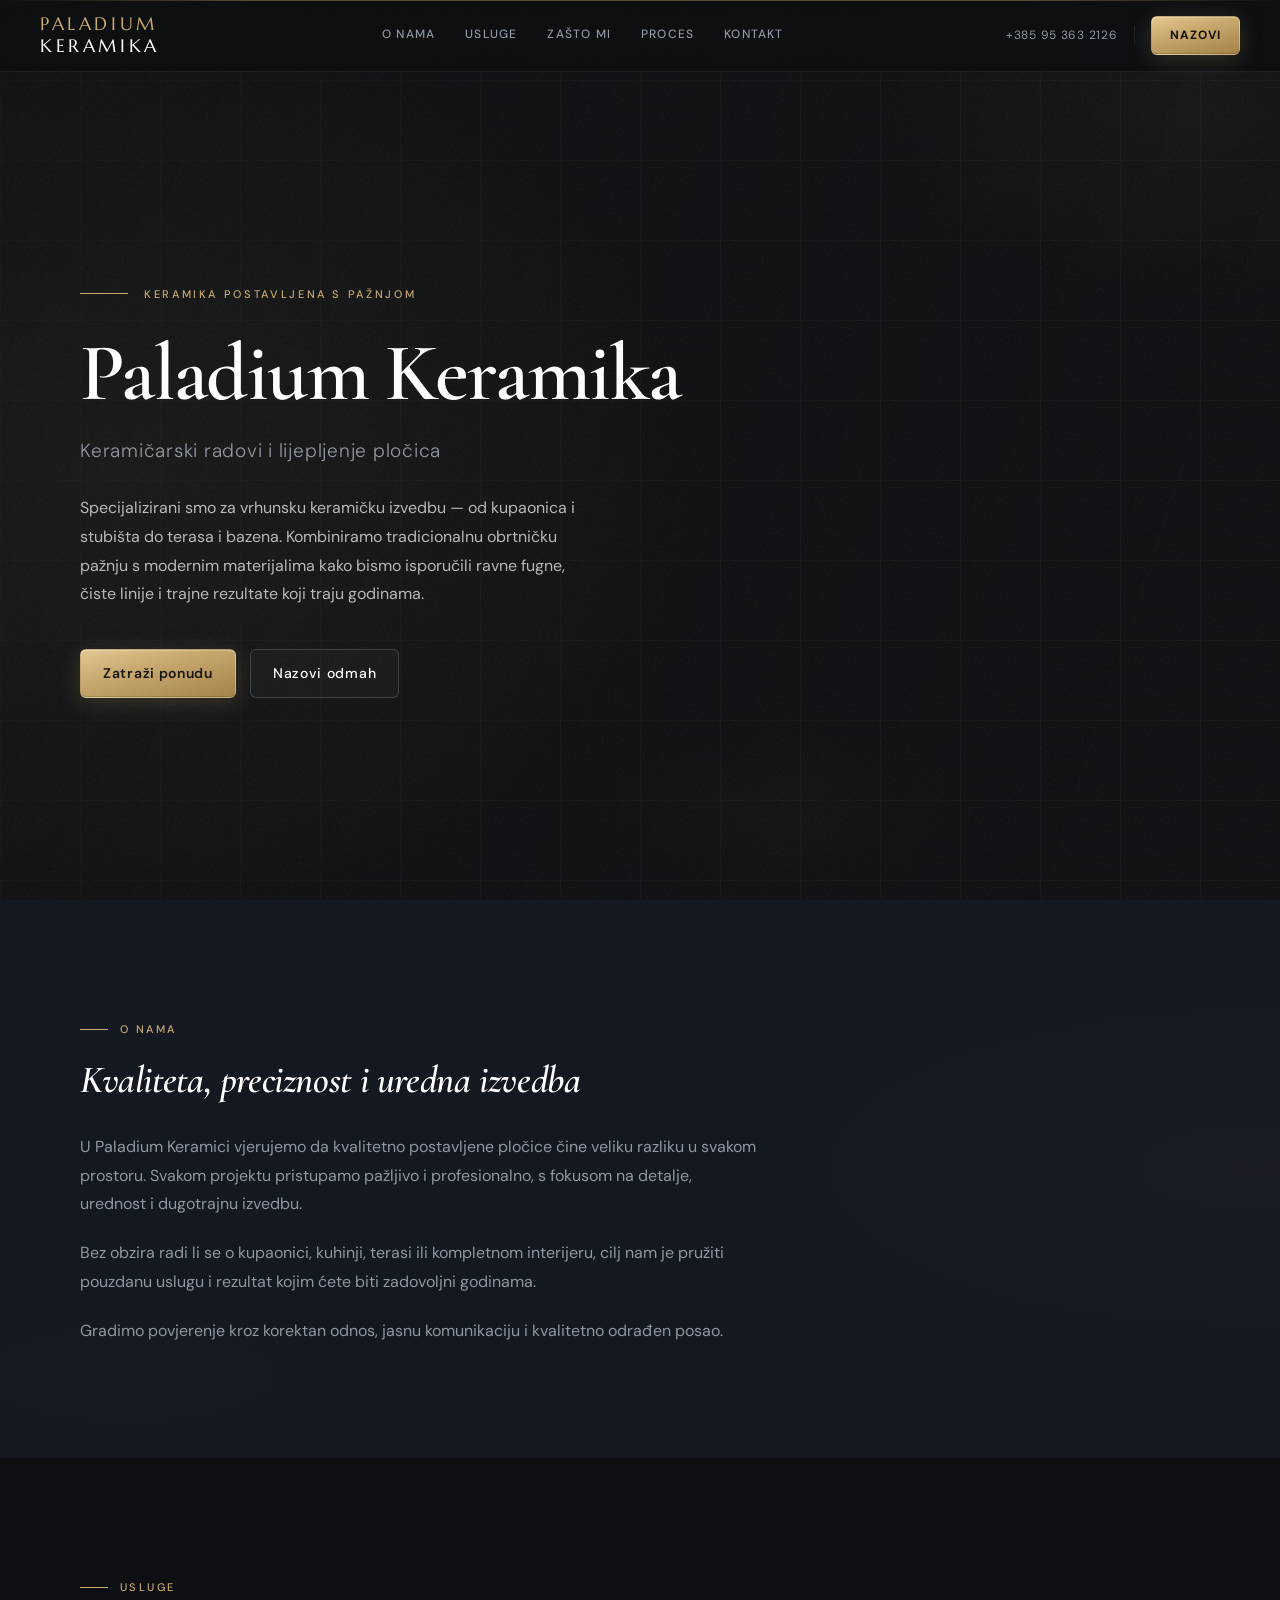
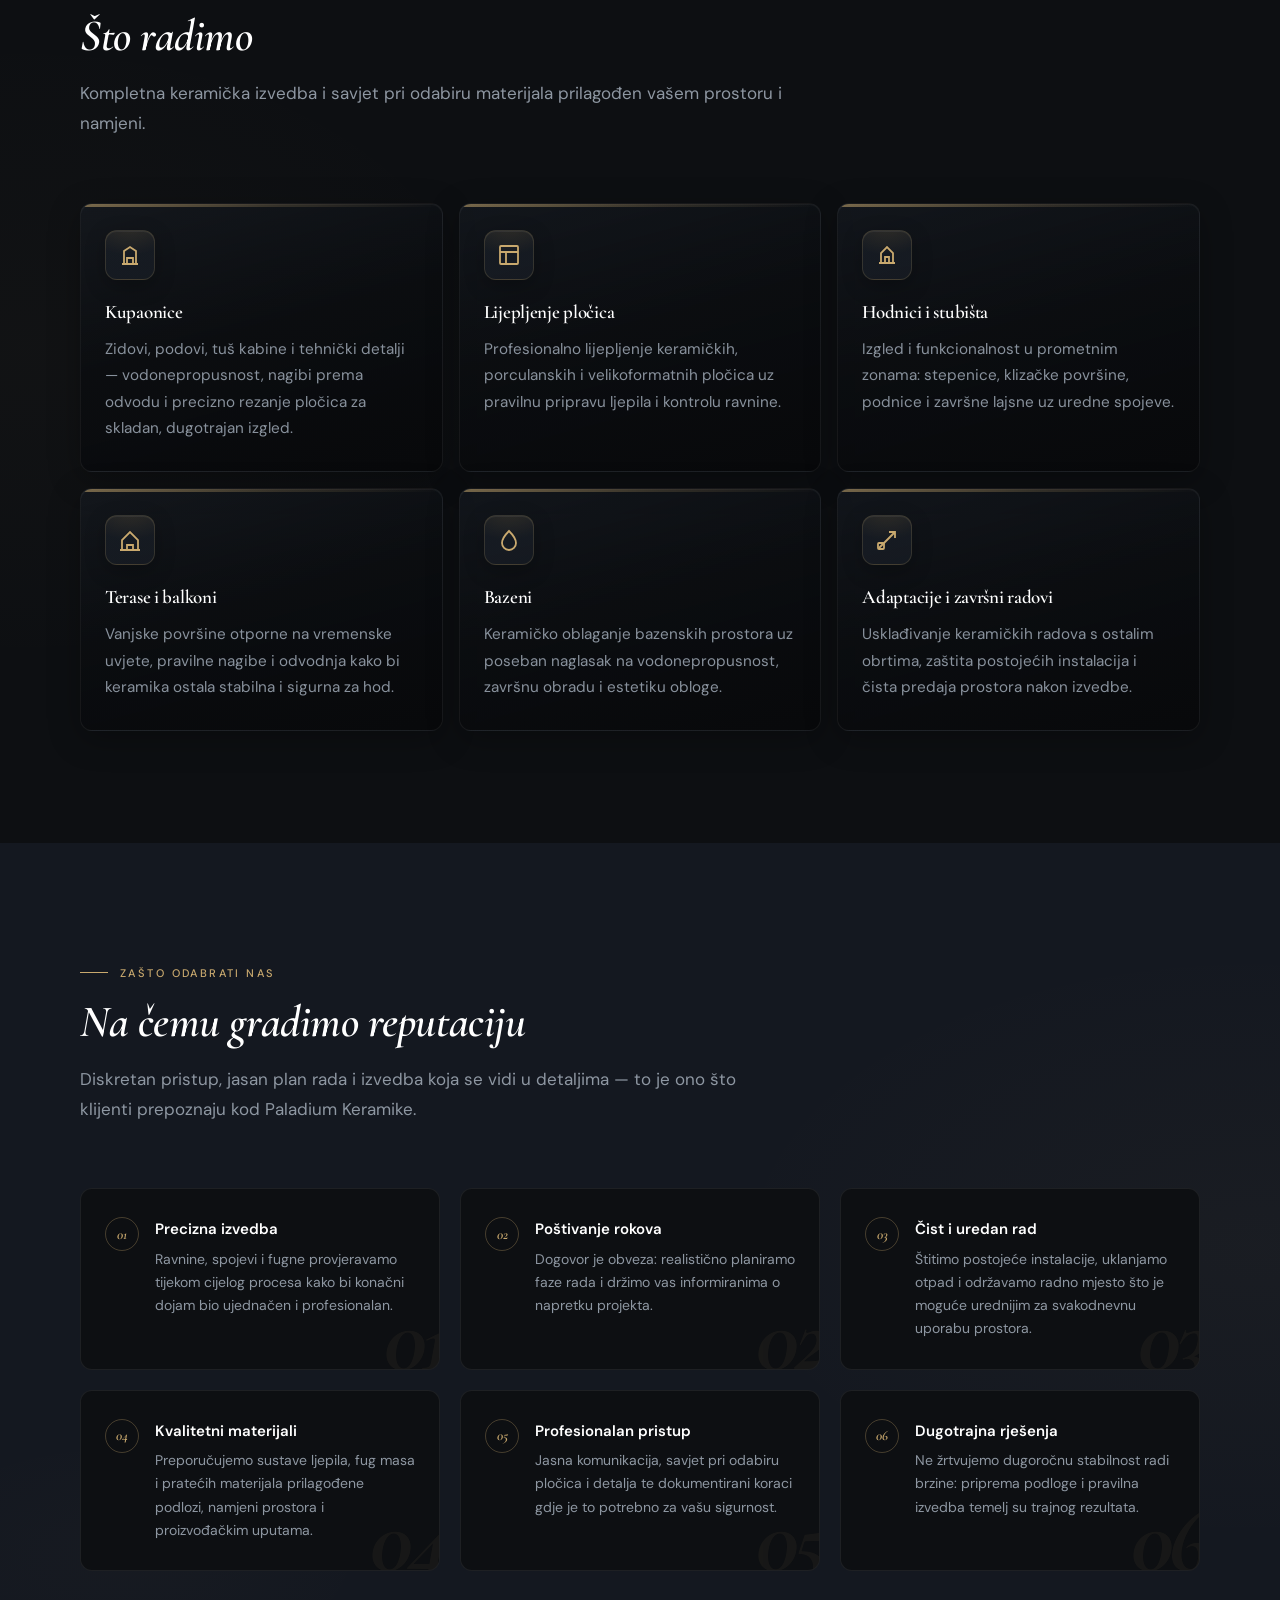
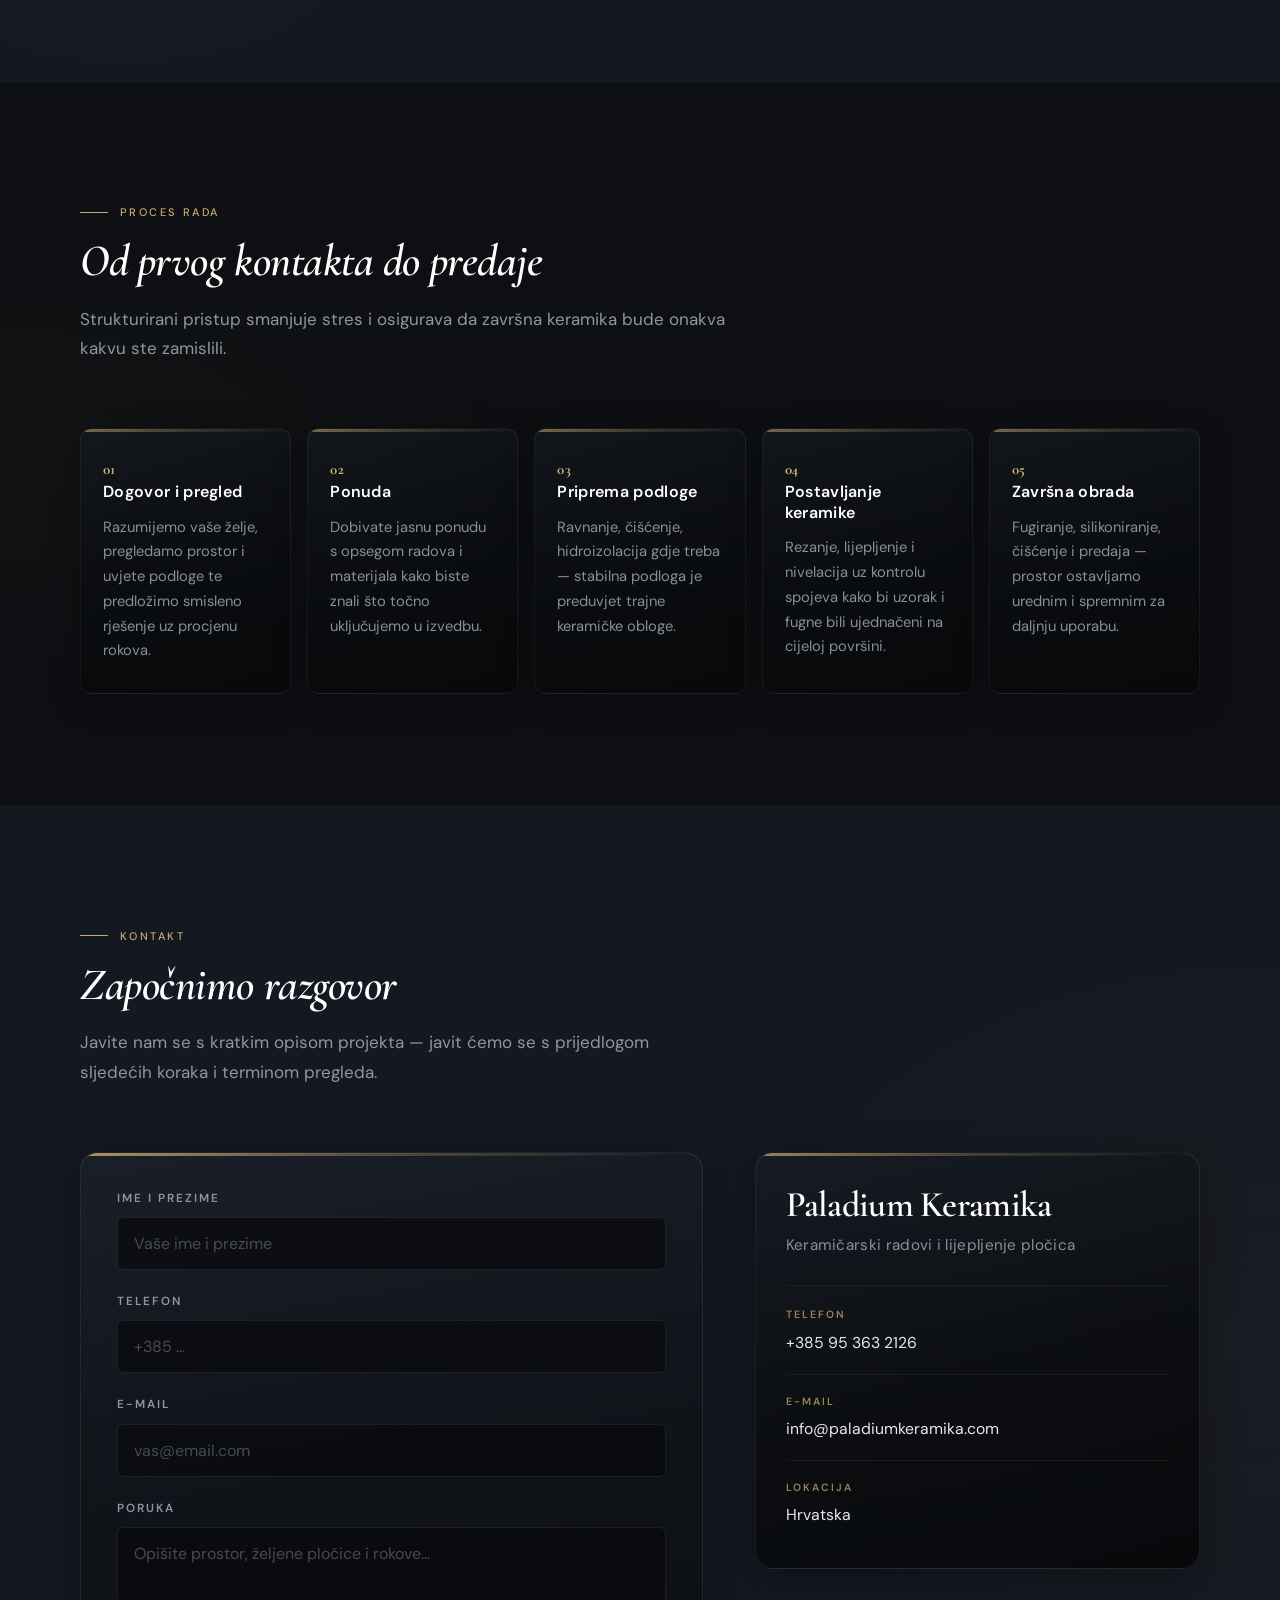
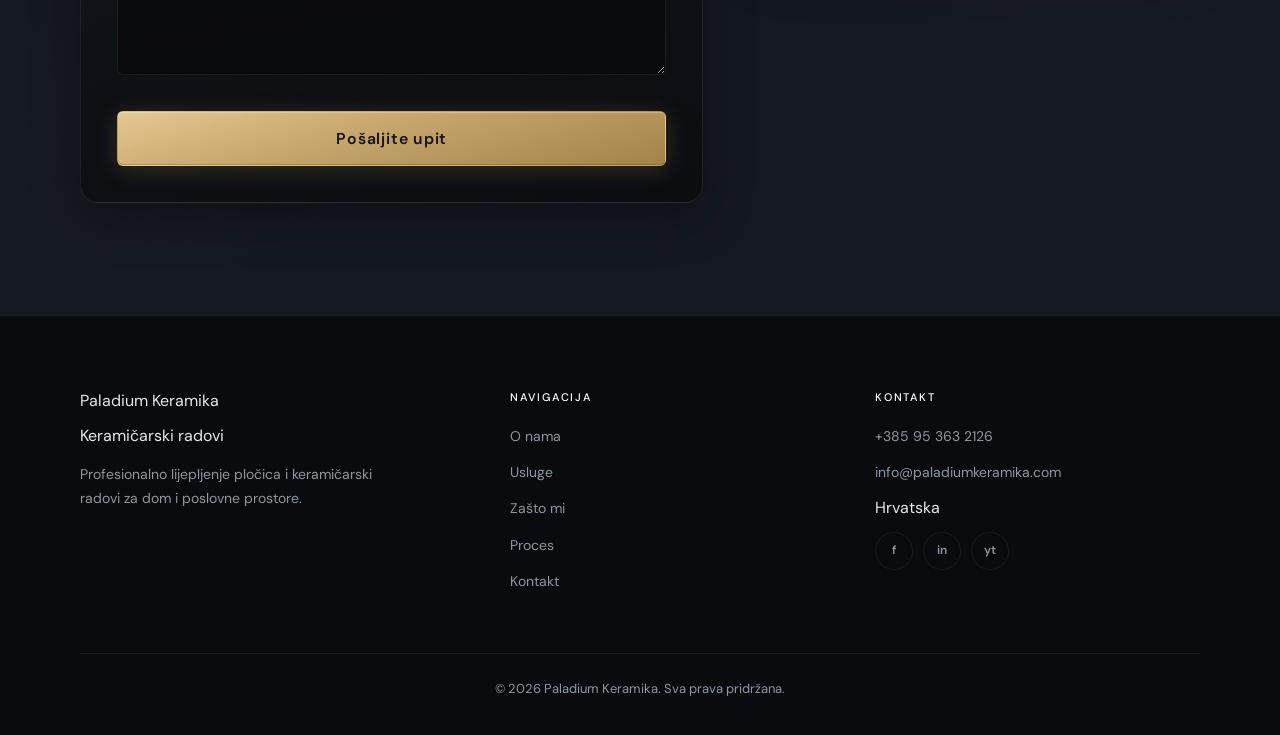
==== index.html @ 377a4441 "Refactor O nama, navbar, galerija i pozadine Maknut lazni stats blok, logo ikona iz navbara i galeri" ====
<!DOCTYPE html>
<html lang="hr">
  <head>
    <meta charset="UTF-8" />
    <meta name="viewport" content="width=device-width, initial-scale=1" />
    <title>Paladium Keramika | Keramičarski radovi i lijepljenje pločica</title>
    <meta
      name="description"
      content="Paladium Keramika pruža profesionalne keramičarske radove, lijepljenje pločica, izradu kupaonica, bazena, hodnika i stubišta. Keramika postavljena s pažnjom."
    />
    <meta name="theme-color" content="#0f1114" />
    <link rel="preconnect" href="https://fonts.googleapis.com" />
    <link rel="preconnect" href="https://fonts.gstatic.com" crossorigin />
    <link
      href="https://fonts.googleapis.com/css2?family=Cormorant+Garamond:ital,wght@0,400;0,600;0,700;1,400;1,600;1,700&family=DM+Sans:wght@300;400;500;600;700&family=Marcellus&display=swap"
      rel="stylesheet"
    />
    <link rel="stylesheet" href="paladium/styles.css" />
  </head>
  <body>
    <a class="skip-link" href="#main">Preskoči na sadržaj</a>

    <header class="site-header" role="banner">
      <div class="header-inner">
        <a class="logo" href="#top" aria-label="Paladium Keramika — početna">
          <span class="logo-text">
            <span class="logo-primary">Paladium</span>
            <span class="logo-secondary">Keramika</span>
          </span>
        </a>
        <nav class="nav-desktop" aria-label="Glavna navigacija">
          <a href="#o-nama">O nama</a>
          <a href="#usluge">Usluge</a>
          <a href="#zasto-mi">Zašto mi</a>
          <a href="#proces">Proces</a>
          <a href="#kontakt">Kontakt</a>
        </nav>
        <div class="nav-cta">
          <a class="nav-phone" href="tel:+385953632126">+385 95 363 2126</a>
          <span class="nav-sep" aria-hidden="true"></span>
          <a class="btn btn-primary btn-nav" href="tel:+385953632126">Nazovi</a>
        </div>
        <button
          class="menu-toggle"
          type="button"
          aria-expanded="false"
          aria-controls="mobile-nav"
          aria-label="Otvori izbornik"
        >
          <span></span>
          <span></span>
          <span></span>
        </button>
      </div>
    </header>
    <div class="nav-backdrop" id="nav-backdrop" aria-hidden="true"></div>
    <nav id="mobile-nav" class="nav-mobile" aria-label="Mobilna navigacija" aria-hidden="true">
      <a href="#o-nama">O nama</a>
      <a href="#usluge">Usluge</a>
      <a href="#zasto-mi">Zašto mi</a>
      <a href="#proces">Proces</a>
      <a href="#kontakt">Kontakt</a>
      <a class="btn btn-primary" href="tel:+385953632126">Nazovi odmah</a>
      <div class="nav-mobile-footer">
        <a href="tel:+385953632126">+385 95 363 2126</a>
        <a href="mailto:info@paladiumkeramika.com">info@paladiumkeramika.com</a>
      </div>
    </nav>

    <main id="main">
      <!-- Hero -->
      <section id="top" class="hero" aria-labelledby="hero-title">
        <div class="hero-bg" aria-hidden="true"></div>
        <div class="hero-overlay" aria-hidden="true"></div>
        <div class="hero-content">
          <p class="hero-eyebrow">Keramika postavljena s pažnjom</p>
          <h1 id="hero-title">Paladium Keramika</h1>
          <p class="hero-subtitle">Keramičarski radovi i lijepljenje pločica</p>
          <p class="hero-lead">
            Specijalizirani smo za vrhunsku keramičku izvedbu — od kupaonica i stubišta do terasa i
            bazena. Kombiniramo tradicionalnu obrtničku pažnju s modernim materijalima kako bismo
            isporučili ravne fugne, čiste linije i trajne rezultate koji traju godinama.
          </p>
          <div class="hero-ctas">
            <a class="btn btn-primary" href="#kontakt">Zatraži ponudu</a>
            <a class="btn btn-ghost" href="tel:+385953632126">Nazovi odmah</a>
          </div>
        </div>
      </section>

      <!-- O nama -->
      <section id="o-nama" class="section section--alt" aria-labelledby="o-nama-title">
        <div class="section-inner">
          <div class="about-text reveal">
            <span class="section-label">O nama</span>
            <h2 id="o-nama-title">Kvaliteta, preciznost i uredna izvedba</h2>
            <p>
              U Paladium Keramici vjerujemo da kvalitetno postavljene pločice čine veliku razliku
              u svakom prostoru. Svakom projektu pristupamo pažljivo i profesionalno, s fokusom
              na detalje, urednost i dugotrajnu izvedbu.
            </p>
            <p>
              Bez obzira radi li se o kupaonici, kuhinji, terasi ili kompletnom interijeru, cilj
              nam je pružiti pouzdanu uslugu i rezultat kojim ćete biti zadovoljni godinama.
            </p>
            <p>
              Gradimo povjerenje kroz korektan odnos, jasnu komunikaciju i kvalitetno odrađen
              posao.
            </p>
          </div>
        </div>
      </section>

      <!-- Usluge -->
      <section id="usluge" class="section" aria-labelledby="usluge-title">
        <div class="section-inner">
          <header class="section-header reveal">
            <span class="section-label">Usluge</span>
            <h2 id="usluge-title">Što radimo</h2>
            <p>
              Kompletna keramička izvedba i savjet pri odabiru materijala prilagođen vašem prostoru
              i namjeni.
            </p>
          </header>
          <div class="services-grid">
            <article class="service-card reveal">
              <div class="service-icon" aria-hidden="true">
                <svg width="22" height="22" viewBox="0 0 24 24" fill="none" stroke="currentColor" stroke-width="1.8">
                  <path d="M4 21h16M6 21V8l6-4 6 4v13M9 21v-6h6v6" />
                </svg>
              </div>
              <h3>Kupaonice</h3>
              <p>
                Zidovi, podovi, tuš kabine i tehnički detalji — vodonepropusnost, nagibi prema
                odvodu i precizno rezanje pločica za skladan, dugotrajan izgled.
              </p>
            </article>
            <article class="service-card reveal">
              <div class="service-icon" aria-hidden="true">
                <svg width="22" height="22" viewBox="0 0 24 24" fill="none" stroke="currentColor" stroke-width="1.8">
                  <rect x="3" y="3" width="18" height="18" rx="1" />
                  <path d="M3 9h18M9 21V9" />
                </svg>
              </div>
              <h3>Lijepljenje pločica</h3>
              <p>
                Profesionalno lijepljenje keramičkih, porculanskih i velikoformatnih pločica uz
                pravilnu pripravu ljepila i kontrolu ravnine.
              </p>
            </article>
            <article class="service-card reveal">
              <div class="service-icon" aria-hidden="true">
                <svg width="22" height="22" viewBox="0 0 24 24" fill="none" stroke="currentColor" stroke-width="1.8">
                  <path d="M4 20h16M6 20V10l6-6 6 6v10" />
                  <path d="M10 20v-6h4v6" />
                </svg>
              </div>
              <h3>Hodnici i stubišta</h3>
              <p>
                Izgled i funkcionalnost u prometnim zonama: stepenice, klizačke površine, podnice i
                završne lajsne uz uredne spojeve.
              </p>
            </article>
            <article class="service-card reveal">
              <div class="service-icon" aria-hidden="true">
                <svg width="22" height="22" viewBox="0 0 24 24" fill="none" stroke="currentColor" stroke-width="1.8">
                  <path d="M2 22h20M4 22V12l8-8 8 8v10" />
                  <path d="M9 22v-5h6v5" />
                </svg>
              </div>
              <h3>Terase i balkoni</h3>
              <p>
                Vanjske površine otporne na vremenske uvjete, pravilne nagibe i odvodnja kako bi
                keramika ostala stabilna i sigurna za hod.
              </p>
            </article>
            <article class="service-card reveal">
              <div class="service-icon" aria-hidden="true">
                <svg width="22" height="22" viewBox="0 0 24 24" fill="none" stroke="currentColor" stroke-width="1.8">
                  <path d="M12 3c-4 4-7 8-7 12a7 7 0 1014 0c0-4-3-8-7-12z" />
                </svg>
              </div>
              <h3>Bazeni</h3>
              <p>
                Keramičko oblaganje bazenskih prostora uz poseban naglasak na vodonepropusnost,
                završnu obradu i estetiku obloge.
              </p>
            </article>
            <article class="service-card reveal">
              <div class="service-icon" aria-hidden="true">
                <svg width="22" height="22" viewBox="0 0 24 24" fill="none" stroke="currentColor" stroke-width="1.8">
                  <path d="M14 4h6v6M10 14L20 4M4 20l6-6" />
                  <rect x="3" y="15" width="6" height="6" rx="1" />
                </svg>
              </div>
              <h3>Adaptacije i završni radovi</h3>
              <p>
                Usklađivanje keramičkih radova s ostalim obrtima, zaštita postojećih instalacija i
                čista predaja prostora nakon izvedbe.
              </p>
            </article>
          </div>
        </div>
      </section>

      <!-- Zašto mi -->
      <section id="zasto-mi" class="section section--alt" aria-labelledby="zasto-title">
        <div class="section-inner">
          <header class="section-header reveal">
            <span class="section-label">Zašto odabrati nas</span>
            <h2 id="zasto-title">Na čemu gradimo reputaciju</h2>
            <p>
              Diskretan pristup, jasan plan rada i izvedba koja se vidi u detaljima — to je ono što
              klijenti prepoznaju kod Paladium Keramike.
            </p>
          </header>
          <div class="why-grid">
            <div class="why-item reveal" data-num="01">
              <span class="why-num">01</span>
              <div>
                <strong>Precizna izvedba</strong>
                <p>
                  Ravnine, spojevi i fugne provjeravamo tijekom cijelog procesa kako bi konačni
                  dojam bio ujednačen i profesionalan.
                </p>
              </div>
            </div>
            <div class="why-item reveal" data-num="02">
              <span class="why-num">02</span>
              <div>
                <strong>Poštivanje rokova</strong>
                <p>
                  Dogovor je obveza: realistično planiramo faze rada i držimo vas informiranima o
                  napretku projekta.
                </p>
              </div>
            </div>
            <div class="why-item reveal" data-num="03">
              <span class="why-num">03</span>
              <div>
                <strong>Čist i uredan rad</strong>
                <p>
                  Štitimo postojeće instalacije, uklanjamo otpad i održavamo radno mjesto što je
                  moguće urednijim za svakodnevnu uporabu prostora.
                </p>
              </div>
            </div>
            <div class="why-item reveal" data-num="04">
              <span class="why-num">04</span>
              <div>
                <strong>Kvalitetni materijali</strong>
                <p>
                  Preporučujemo sustave ljepila, fug masa i pratećih materijala prilagođene
                  podlozi, namjeni prostora i proizvođačkim uputama.
                </p>
              </div>
            </div>
            <div class="why-item reveal" data-num="05">
              <span class="why-num">05</span>
              <div>
                <strong>Profesionalan pristup</strong>
                <p>
                  Jasna komunikacija, savjet pri odabiru pločica i detalja te dokumentirani koraci
                  gdje je to potrebno za vašu sigurnost.
                </p>
              </div>
            </div>
            <div class="why-item reveal" data-num="06">
              <span class="why-num">06</span>
              <div>
                <strong>Dugotrajna rješenja</strong>
                <p>
                  Ne žrtvujemo dugoročnu stabilnost radi brzine: priprema podloge i pravilna
                  izvedba temelj su trajnog rezultata.
                </p>
              </div>
            </div>
          </div>
        </div>
      </section>


      <!-- Proces -->
      <section id="proces" class="section" aria-labelledby="proces-title">
        <div class="section-inner">
          <header class="section-header reveal">
            <span class="section-label">Proces rada</span>
            <h2 id="proces-title">Od prvog kontakta do predaje</h2>
            <p>
              Strukturirani pristup smanjuje stres i osigurava da završna keramika bude onakva kakvu
              ste zamislili.
            </p>
          </header>
          <div class="process-steps">
            <article class="process-step reveal">
              <p class="process-step-num">01</p>
              <h3>Dogovor i pregled</h3>
              <p>
                Razumijemo vaše želje, pregledamo prostor i uvjete podloge te predložimo smisleno
                rješenje uz procjenu rokova.
              </p>
            </article>
            <article class="process-step reveal">
              <p class="process-step-num">02</p>
              <h3>Ponuda</h3>
              <p>
                Dobivate jasnu ponudu s opsegom radova i materijala kako biste znali što točno
                uključujemo u izvedbu.
              </p>
            </article>
            <article class="process-step reveal">
              <p class="process-step-num">03</p>
              <h3>Priprema podloge</h3>
              <p>
                Ravnanje, čišćenje, hidroizolacija gdje treba — stabilna podloga je preduvjet trajne
                keramičke obloge.
              </p>
            </article>
            <article class="process-step reveal">
              <p class="process-step-num">04</p>
              <h3>Postavljanje keramike</h3>
              <p>
                Rezanje, lijepljenje i nivelacija uz kontrolu spojeva kako bi uzorak i fugne bili
                ujednačeni na cijeloj površini.
              </p>
            </article>
            <article class="process-step reveal">
              <p class="process-step-num">05</p>
              <h3>Završna obrada</h3>
              <p>
                Fugiranje, silikoniranje, čišćenje i predaja — prostor ostavljamo urednim i spremnim
                za daljnju uporabu.
              </p>
            </article>
          </div>
        </div>
      </section>

      <!-- Kontakt -->
      <section id="kontakt" class="section section--alt" aria-labelledby="kontakt-title">
        <div class="section-inner">
          <header class="section-header reveal">
            <span class="section-label">Kontakt</span>
            <h2 id="kontakt-title">Započnimo razgovor</h2>
            <p>
              Javite nam se s kratkim opisom projekta — javit ćemo se s prijedlogom sljedećih koraka
              i terminom pregleda.
            </p>
          </header>
          <div class="contact-layout">
            <div class="contact-info reveal">
              <h3>Paladium Keramika</h3>
              <p class="tagline">Keramičarski radovi i lijepljenje pločica</p>
              <ul class="contact-list">
                <li>
                  <strong>Telefon</strong>
                  <a href="tel:+385953632126">+385 95 363 2126</a>
                </li>
                <li>
                  <strong>E-mail</strong>
                  <a href="mailto:info@paladiumkeramika.com">info@paladiumkeramika.com</a>
                </li>
                <li>
                  <strong>Lokacija</strong>
                  <span>Hrvatska</span>
                </li>
              </ul>
            </div>
            <div class="contact-form reveal">
              <div class="form-success" role="status" aria-live="polite">
                Hvala na upitu. Poruka je zaprimljena — javljamo se u najkraćem mogućem roku.
              </div>
              <form id="contact-form" action="#" method="post" novalidate>
                <div class="form-row">
                  <label for="ime">Ime i prezime</label>
                  <input id="ime" name="ime" type="text" autocomplete="name" required placeholder="Vaše ime i prezime" />
                </div>
                <div class="form-row">
                  <label for="telefon">Telefon</label>
                  <input id="telefon" name="telefon" type="tel" autocomplete="tel" required placeholder="+385 ..." />
                </div>
                <div class="form-row">
                  <label for="email">E-mail</label>
                  <input id="email" name="email" type="email" autocomplete="email" required placeholder="vas@email.com" />
                </div>
                <div class="form-row">
                  <label for="poruka">Poruka</label>
                  <textarea id="poruka" name="poruka" required placeholder="Opišite prostor, željene pločice i rokove..."></textarea>
                </div>
                <div class="form-actions">
                  <button class="btn btn-primary" type="submit">Pošaljite upit</button>
                </div>
              </form>
            </div>
          </div>
        </div>
      </section>
    </main>

    <footer class="site-footer" role="contentinfo">
      <div class="footer-inner">
        <div class="footer-brand">
          <div class="logo">Paladium Keramika<span>Keramičarski radovi</span></div>
          <p>
            Profesionalno lijepljenje pločica i keramičarski radovi za dom i poslovne prostore.
          </p>
        </div>
        <div class="footer-col">
          <h4>Navigacija</h4>
          <ul class="footer-links">
            <li><a href="#o-nama">O nama</a></li>
            <li><a href="#usluge">Usluge</a></li>
            <li><a href="#zasto-mi">Zašto mi</a></li>
            <li><a href="#proces">Proces</a></li>
            <li><a href="#kontakt">Kontakt</a></li>
          </ul>
        </div>
        <div class="footer-col">
          <h4>Kontakt</h4>
          <ul class="footer-links">
            <li><a href="tel:+385953632126">+385 95 363 2126</a></li>
            <li><a href="mailto:info@paladiumkeramika.com">info@paladiumkeramika.com</a></li>
            <li>Hrvatska</li>
          </ul>
          <div class="social-links" aria-label="Društvene mreže (placeholder)">
            <a href="#" aria-label="Facebook (placeholder)">f</a>
            <a href="#" aria-label="Instagram (placeholder)">in</a>
            <a href="#" aria-label="YouTube (placeholder)">yt</a>
          </div>
        </div>
      </div>
      <p class="footer-bottom">
        © <span id="year"></span> Paladium Keramika. Sva prava pridržana.
      </p>
    </footer>

    <div
      id="lightbox"
      class="lightbox"
      role="dialog"
      aria-modal="true"
      aria-label="Pregled slike"
      aria-hidden="true"
    >
      <button type="button" class="lightbox-close" aria-label="Zatvori">&times;</button>
      <img class="lightbox-image" src="" alt="" />
    </div>

    <script src="paladium/main.js" defer></script>
    <script>
      document.getElementById("year").textContent = new Date().getFullYear();
    </script>
  </body>
</html>
---- paladium/styles.css ----
/* Paladium Keramika — ceramic craftsmanship landing */

:root {
  --color-bg: #0d0f12;
  --color-surface: #141820;
  --color-surface-elevated: #1a2029;
  --color-border: rgba(255, 255, 255, 0.07);
  --color-text: #e6e8eb;
  --color-text-muted: #8e97a2;
  --color-white: #ffffff;
  --color-accent: #c9a96e;
  --color-accent-soft: rgba(201, 169, 110, 0.1);
  --color-accent-hover: #dbbf89;
  --font-display: "Cormorant Garamond", Georgia, serif;
  --font-sans: "DM Sans", system-ui, -apple-system, sans-serif;
  --font-logo: "Marcellus", Georgia, serif;
  --radius-sm: 6px;
  --radius-md: 12px;
  --radius-lg: 18px;
  --shadow-soft: 0 24px 80px rgba(0, 0, 0, 0.5);
  --header-h: 72px;
  --transition: 0.35s cubic-bezier(0.4, 0, 0.2, 1);
  --btn-ease: cubic-bezier(0.33, 1, 0.68, 1);
  --btn-ring: 0 0 0 2px var(--color-bg), 0 0 0 4px rgba(201, 169, 110, 0.55);
}

*,
*::before,
*::after {
  box-sizing: border-box;
}

html {
  scroll-behavior: smooth;
}

@media (prefers-reduced-motion: reduce) {
  html {
    scroll-behavior: auto;
  }
  *,
  *::before,
  *::after {
    animation-duration: 0.01ms !important;
    animation-iteration-count: 1 !important;
    transition-duration: 0.01ms !important;
  }
}

body {
  margin: 0;
  font-family: var(--font-sans);
  font-size: 1rem;
  line-height: 1.65;
  color: var(--color-text);
  background: var(--color-bg);
  -webkit-font-smoothing: antialiased;
}

img {
  max-width: 100%;
  height: auto;
  display: block;
}

a {
  color: var(--color-accent);
  text-decoration: none;
  transition: color var(--transition);
}

a:hover {
  color: var(--color-accent-hover);
}

:focus-visible {
  outline: 2px solid var(--color-accent);
  outline-offset: 3px;
}

.skip-link {
  position: absolute;
  top: -100px;
  left: 16px;
  z-index: 10000;
  padding: 12px 20px;
  background: var(--color-white);
  color: var(--color-bg);
  font-weight: 600;
  border-radius: var(--radius-sm);
}

.skip-link:focus {
  top: 16px;
}

/* ─── Header ───────────────────────────────────── */

.site-header {
  position: fixed;
  top: 0;
  left: 0;
  right: 0;
  z-index: 1000;
  height: var(--header-h);
  display: flex;
  align-items: center;
  background: rgba(13, 15, 18, 0.88);
  backdrop-filter: blur(20px);
  -webkit-backdrop-filter: blur(20px);
  border-bottom: 1px solid var(--color-border);
  transition: box-shadow var(--transition), background var(--transition);
}

/* Gold accent line at very top */
.site-header::before {
  content: "";
  position: absolute;
  top: 0;
  left: 0;
  right: 0;
  height: 1px;
  background: linear-gradient(
    90deg,
    transparent 0%,
    var(--color-accent) 20%,
    var(--color-accent) 80%,
    transparent 100%
  );
  opacity: 0.4;
}

.site-header.is-scrolled {
  background: rgba(13, 15, 18, 0.96);
  box-shadow: 0 8px 40px rgba(0, 0, 0, 0.45);
}

.site-header.is-scrolled::before {
  opacity: 0.6;
}

.header-inner {
  width: min(1200px, 100% - 40px);
  margin: 0 auto;
  display: flex;
  align-items: center;
  justify-content: space-between;
  gap: 24px;
}


/* ── Logo ── */
.logo {
  display: flex;
  flex-direction: row;
  align-items: center;
  gap: 14px;
  text-decoration: none;
  flex-shrink: 0;
}

.logo-mark {
  display: block;
  width: 40px;
  height: 40px;
  flex-shrink: 0;
  transform-origin: center;
  transition: transform 0.4s cubic-bezier(0.4, 0, 0.2, 1), filter var(--transition);
}

.logo:hover .logo-mark {
  transform: scale(1.04);
}

@media (prefers-reduced-motion: reduce) {
  .logo:hover .logo-mark {
    transform: none;
  }
}

.logo:focus-visible .logo-mark {
  transform: scale(1.04);
}

.logo-text {
  display: flex;
  flex-direction: column;
  gap: 3px;
  min-width: 0;
}

.logo-primary,
.logo-secondary {
  font-family: var(--font-logo);
  font-size: 1.125rem;
  font-weight: 400;
  letter-spacing: 0.2em;
  text-transform: uppercase;
  line-height: 1.05;
}

.logo-primary {
  color: var(--color-accent);
}

.logo-secondary {
  color: var(--color-white);
}

/* ── Desktop nav ── */
.nav-desktop {
  display: flex;
  align-items: center;
  gap: 30px;
}

.nav-desktop a {
  position: relative;
  color: var(--color-text-muted);
  font-size: 0.75rem;
  font-weight: 500;
  letter-spacing: 0.1em;
  text-transform: uppercase;
  padding-bottom: 2px;
  transition: color var(--transition);
}

.nav-desktop a::after {
  content: "";
  position: absolute;
  bottom: -1px;
  left: 0;
  width: 100%;
  height: 1px;
  background: var(--color-accent);
  transform: scaleX(0);
  transform-origin: right;
  transition: transform 0.32s cubic-bezier(0.4, 0, 0.2, 1);
}

.nav-desktop a:hover {
  color: var(--color-white);
}

.nav-desktop a:hover::after {
  transform: scaleX(1);
  transform-origin: left;
}

/* ── CTA area ── */
.nav-cta {
  display: flex;
  align-items: center;
  gap: 16px;
}

.nav-phone {
  display: none;
  font-size: 0.75rem;
  font-weight: 400;
  letter-spacing: 0.06em;
  color: var(--color-text-muted);
  white-space: nowrap;
  transition: color var(--transition);
}

.nav-phone:hover {
  color: var(--color-white);
}

@media (min-width: 1100px) {
  .nav-phone {
    display: block;
  }
}

.nav-sep {
  display: none;
  width: 1px;
  height: 18px;
  background: var(--color-border);
  flex-shrink: 0;
}

@media (min-width: 1100px) {
  .nav-sep {
    display: block;
  }
}

/* ── Buttons ── */
.btn {
  position: relative;
  display: inline-flex;
  align-items: center;
  justify-content: center;
  padding: 12px 22px;
  font-family: inherit;
  font-size: 0.875rem;
  font-weight: 600;
  letter-spacing: 0.05em;
  border-radius: var(--radius-sm);
  border: 1px solid transparent;
  cursor: pointer;
  text-align: center;
  -webkit-tap-highlight-color: transparent;
  transition:
    background 0.38s var(--btn-ease),
    color 0.38s var(--btn-ease),
    border-color 0.38s var(--btn-ease),
    transform 0.28s var(--btn-ease),
    box-shadow 0.38s var(--btn-ease);
}

.btn:focus-visible {
  outline: none;
}

.btn:active {
  transform: translateY(0) scale(0.98);
}

.btn-primary:focus-visible {
  box-shadow:
    var(--btn-ring),
    inset 0 1px 0 rgba(255, 255, 255, 0.28),
    inset 0 -1px 0 rgba(20, 16, 8, 0.18),
    0 4px 22px rgba(201, 169, 110, 0.22),
    0 1px 2px rgba(0, 0, 0, 0.22);
}

.btn-ghost:focus-visible {
  box-shadow: var(--btn-ring);
  border-color: rgba(201, 169, 110, 0.45);
}

.btn-primary {
  color: #141109;
  background: linear-gradient(
    165deg,
    #e4c992 0%,
    var(--color-accent) 38%,
    #9f7d43 108%
  );
  border-color: rgba(255, 255, 255, 0.12);
  box-shadow:
    inset 0 1px 0 rgba(255, 255, 255, 0.28),
    inset 0 -1px 0 rgba(20, 16, 8, 0.18),
    0 4px 22px rgba(201, 169, 110, 0.22),
    0 1px 2px rgba(0, 0, 0, 0.22);
}

.btn-primary:hover {
  background: linear-gradient(
    165deg,
    #f0dfb0 0%,
    var(--color-accent-hover) 42%,
    var(--color-accent) 100%
  );
  color: #141109;
  transform: translateY(-2px);
  box-shadow:
    inset 0 1px 0 rgba(255, 255, 255, 0.35),
    inset 0 -1px 0 rgba(20, 16, 8, 0.12),
    0 8px 32px rgba(201, 169, 110, 0.36),
    0 4px 8px rgba(0, 0, 0, 0.2);
}

.btn-primary:focus-visible:hover {
  box-shadow:
    var(--btn-ring),
    inset 0 1px 0 rgba(255, 255, 255, 0.35),
    inset 0 -1px 0 rgba(20, 16, 8, 0.12),
    0 8px 32px rgba(201, 169, 110, 0.36),
    0 4px 8px rgba(0, 0, 0, 0.2);
}

.btn-ghost:focus-visible:hover {
  box-shadow:
    var(--btn-ring),
    inset 0 1px 0 rgba(255, 255, 255, 0.06),
    0 6px 24px rgba(0, 0, 0, 0.2);
}

.btn-ghost {
  font-weight: 500;
  color: var(--color-white);
  background: rgba(255, 255, 255, 0.028);
  border-color: rgba(255, 255, 255, 0.16);
}

.btn-ghost:hover {
  border-color: rgba(201, 169, 110, 0.45);
  background: radial-gradient(
    120% 180% at 50% -20%,
    rgba(201, 169, 110, 0.14),
    transparent 55%
  ),
    rgba(255, 255, 255, 0.04);
  box-shadow:
    inset 0 1px 0 rgba(255, 255, 255, 0.06),
    0 6px 24px rgba(0, 0, 0, 0.2);
  transform: translateY(-2px);
  color: var(--color-white);
}

.btn-ghost:active {
  transform: translateY(0);
  box-shadow:
    inset 0 2px 8px rgba(0, 0, 0, 0.25),
    inset 0 1px 0 rgba(255, 255, 255, 0.04);
}

@media (prefers-reduced-motion: reduce) {
  .btn-primary:hover,
  .btn-primary:active,
  .btn-ghost:hover,
  .btn-ghost:active,
  .btn:active {
    transform: none;
  }
}

.btn:not(.btn-nav) {
  min-height: 46px;
}

.btn-nav {
  padding: 9px 18px;
  min-height: revert;
  font-size: 0.75rem;
  letter-spacing: 0.09em;
  text-transform: uppercase;
  font-weight: 700;
}

/* ── Hamburger ── */
.menu-toggle {
  display: none;
  flex-direction: column;
  gap: 5px;
  padding: 8px;
  background: none;
  border: none;
  cursor: pointer;
  color: var(--color-white);
}

.menu-toggle span {
  display: block;
  width: 22px;
  height: 1.5px;
  background: currentColor;
  transition: transform var(--transition), opacity var(--transition), width var(--transition);
}

.menu-toggle span:nth-child(3) {
  width: 14px;
}

.menu-toggle[aria-expanded="true"] span:nth-child(1) {
  transform: translateY(6.5px) rotate(45deg);
  width: 22px;
}

.menu-toggle[aria-expanded="true"] span:nth-child(2) {
  opacity: 0;
}

.menu-toggle[aria-expanded="true"] span:nth-child(3) {
  transform: translateY(-6.5px) rotate(-45deg);
  width: 22px;
}

/* ── Mobile nav (drawer + scrim) ── */
@media (max-width: 900px) {
  .menu-toggle {
    display: flex;
  }

  .nav-desktop,
  .nav-cta .btn-nav,
  .nav-phone,
  .nav-sep {
    display: none;
  }

  .nav-backdrop {
    position: fixed;
    inset: var(--header-h) 0 0 0;
    z-index: 9000;
    background: rgba(2, 4, 8, 0.78);
    backdrop-filter: blur(4px);
    -webkit-backdrop-filter: blur(4px);
    opacity: 0;
    visibility: hidden;
    pointer-events: none;
    transition:
      opacity 0.38s cubic-bezier(0.4, 0, 0.2, 1),
      visibility 0.38s cubic-bezier(0.4, 0, 0.2, 1);
  }

  body.mobile-nav-open .nav-backdrop {
    opacity: 1;
    visibility: visible;
    pointer-events: auto;
    cursor: pointer;
  }

  .nav-mobile {
    position: fixed;
    top: var(--header-h);
    bottom: 0;
    left: auto;
    right: 0;
    width: min(380px, calc(100vw - 24px));
    margin: 0;
    padding: 32px 26px 36px 28px;
    display: flex;
    flex-direction: column;
    gap: 0;
    transform: translateX(100%);
    transition: transform 0.42s cubic-bezier(0.4, 0, 0.2, 1);
    z-index: 9010;
    background: #0b0d11;
    box-shadow:
      -16px 0 48px rgba(0, 0, 0, 0.55),
      -1px 0 0 rgba(255, 255, 255, 0.06);
    border-left: 1px solid rgba(255, 255, 255, 0.06);
  }

  .nav-mobile.is-open {
    transform: translateX(0);
  }

  .nav-mobile > a:not(.btn) {
    font-family: var(--font-display);
    font-style: italic;
    font-size: 1.65rem;
    font-weight: 400;
    color: var(--color-text);
    padding: 14px 4px 14px 0;
    border-bottom: 1px solid var(--color-border);
    letter-spacing: 0.01em;
    transition: color var(--transition), padding-left var(--transition);
  }

  .nav-mobile > a:not(.btn):hover {
    color: var(--color-accent);
    padding-left: 8px;
  }

  .nav-mobile .btn {
    margin-top: 24px;
    width: 100%;
    padding: 16px;
    font-size: 0.875rem;
  }

  .nav-mobile-footer {
    margin-top: auto;
    padding-top: 28px;
    border-top: 1px solid var(--color-border);
    display: flex;
    flex-direction: column;
    gap: 8px;
  }

  .nav-mobile .nav-mobile-footer a {
    font-family: var(--font-sans);
    font-style: normal;
    font-size: 0.8125rem;
    color: var(--color-text-muted);
    padding: 4px 0;
    border-bottom: none;
    letter-spacing: 0.04em;
  }

  .nav-mobile .nav-mobile-footer a:hover {
    color: var(--color-accent);
    padding-left: 0;
  }
}

@media (min-width: 901px) {
  .nav-mobile {
    display: none !important;
  }

  .nav-backdrop {
    display: none !important;
  }
}

@media (prefers-reduced-motion: reduce) {
  @media (max-width: 900px) {
    .nav-mobile {
      transition-duration: 0.01ms;
    }

    .nav-backdrop {
      transition-duration: 0.01ms;
    }
  }
}

/* ─── Hero ──────────────────────────────────────── */

.hero {
  position: relative;
  min-height: 100vh;
  min-height: 100dvh;
  display: flex;
  align-items: center;
  padding-top: calc(var(--header-h) + 80px);
  padding-bottom: 80px;
  padding-left: max(24px, calc((100vw - 1120px) / 2));
  padding-right: max(24px, calc((100vw - 1120px) / 2));
  overflow: hidden;
}

/* Film grain texture overlay */
.hero::after {
  content: "";
  position: absolute;
  inset: 0;
  z-index: 4;
  pointer-events: none;
  opacity: 0.06;
  background-image: url("data:image/svg+xml,%3Csvg xmlns='http://www.w3.org/2000/svg' width='300' height='300'%3E%3Cfilter id='n'%3E%3CfeTurbulence type='fractalNoise' baseFrequency='0.68' numOctaves='4' stitchTiles='stitch'/%3E%3C/filter%3E%3Crect width='300' height='300' filter='url(%23n)'/%3E%3C/svg%3E");
  background-size: 160px;
}

.hero-bg {
  position: absolute;
  inset: 0;
  z-index: 0;
  background-color: var(--color-bg);
  background-image:
    radial-gradient(ellipse 75% 85% at 8% 52%, rgba(201, 169, 110, 0.1) 0%, transparent 65%),
    radial-gradient(ellipse 50% 40% at 92% 12%, rgba(201, 169, 110, 0.045) 0%, transparent 55%),
    radial-gradient(ellipse 35% 25% at 60% 90%, rgba(201, 169, 110, 0.025) 0%, transparent 50%),
    linear-gradient(rgba(201, 169, 110, 0.038) 1px, transparent 1px),
    linear-gradient(90deg, rgba(201, 169, 110, 0.038) 1px, transparent 1px);
  background-size: auto, auto, auto, 80px 80px, 80px 80px;
}

.hero-overlay {
  position: absolute;
  inset: 0;
  background: linear-gradient(
    108deg,
    rgba(13, 15, 18, 0.52) 0%,
    rgba(13, 15, 18, 0.18) 55%,
    transparent 85%
  );
  z-index: 1;
}

.hero-content {
  position: relative;
  z-index: 3;
  width: min(780px, 100%);
}

.hero-eyebrow {
  display: flex;
  align-items: center;
  gap: 16px;
  font-size: 0.6875rem;
  font-weight: 500;
  letter-spacing: 0.24em;
  text-transform: uppercase;
  color: var(--color-accent);
  margin-bottom: 28px;
  opacity: 0;
  animation: fadeUp 0.8s ease forwards 0.1s;
}

.hero-eyebrow::before {
  content: "";
  display: block;
  width: 48px;
  height: 1px;
  background: var(--color-accent);
  flex-shrink: 0;
}

.hero h1 {
  margin: 0 0 18px;
  font-family: var(--font-display);
  font-size: clamp(2.5rem, 4.5vw + 1.5rem, 5.25rem);
  font-weight: 600;
  font-style: normal;
  letter-spacing: -0.02em;
  line-height: 1.05;
  color: var(--color-white);
  opacity: 0;
  animation: fadeUp 0.9s cubic-bezier(0.16, 1, 0.3, 1) forwards 0.28s;
}

@media (max-width: 640px) {
  .hero h1 {
    white-space: nowrap;
    font-size: clamp(1.875rem, calc(5.75vw + 1.25rem), 3.25rem);
    letter-spacing: -0.028em;
    line-height: 1.04;
  }
}

.hero-subtitle {
  margin: 0 0 28px;
  font-size: 1.1875rem;
  font-weight: 300;
  letter-spacing: 0.04em;
  color: var(--color-text-muted);
  opacity: 0;
  animation: fadeUp 0.8s ease forwards 0.44s;
}

.hero-lead {
  margin: 0 0 40px;
  font-size: 1rem;
  line-height: 1.8;
  color: rgba(230, 232, 235, 0.78);
  max-width: 520px;
  opacity: 0;
  animation: fadeUp 0.8s ease forwards 0.58s;
}

.hero-ctas {
  display: flex;
  flex-wrap: wrap;
  gap: 14px;
  opacity: 0;
  animation: fadeUp 0.8s ease forwards 0.72s;
}

@keyframes fadeUp {
  from {
    opacity: 0;
    transform: translateY(22px);
  }
  to {
    opacity: 1;
    transform: translateY(0);
  }
}

/* ─── Sections ──────────────────────────────────── */

.section {
  padding-top: 112px;
  padding-bottom: 112px;
  padding-left: max(24px, calc((100vw - 1120px) / 2));
  padding-right: max(24px, calc((100vw - 1120px) / 2));
  background-image:
    radial-gradient(ellipse 65% 55% at 2% 50%, rgba(201, 169, 110, 0.022) 0%, transparent 60%);
}

.section--alt {
  background:
    radial-gradient(ellipse 70% 60% at 98% 48%, rgba(201, 169, 110, 0.03) 0%, transparent 60%),
    radial-gradient(ellipse 40% 30% at 10% 85%, rgba(201, 169, 110, 0.015) 0%, transparent 50%),
    var(--color-surface);
}

.section-inner {
  width: min(1120px, 100%);
  margin: 0 auto;
}

.section-header {
  margin-bottom: 64px;
  max-width: 680px;
}

.section-label {
  display: inline-flex;
  align-items: center;
  gap: 12px;
  font-size: 0.6875rem;
  font-weight: 500;
  letter-spacing: 0.22em;
  text-transform: uppercase;
  color: var(--color-accent);
  margin-bottom: 16px;
}

.section-label::before {
  content: "";
  display: block;
  width: 28px;
  height: 1px;
  background: var(--color-accent);
  flex-shrink: 0;
}

.section-header h2 {
  margin: 0 0 18px;
  font-family: var(--font-display);
  font-size: clamp(2.25rem, 3.5vw, 3rem);
  font-weight: 600;
  font-style: italic;
  letter-spacing: -0.01em;
  line-height: 1.1;
  color: var(--color-white);
}

.section-header p {
  margin: 0;
  color: var(--color-text-muted);
  font-size: 1.0625rem;
  line-height: 1.75;
}

/* ─── Reveal on scroll ──────────────────────────── */

.reveal {
  opacity: 0;
  transform: translateY(28px);
  transition: opacity 0.75s ease var(--stagger, 0s), transform 0.75s ease var(--stagger, 0s);
}

.reveal.is-visible {
  opacity: 1;
  transform: translateY(0);
}

/* Staggered grid children */
.services-grid > :nth-child(2) { --stagger: 0.09s; }
.services-grid > :nth-child(3) { --stagger: 0.18s; }
.services-grid > :nth-child(4) { --stagger: 0.06s; }
.services-grid > :nth-child(5) { --stagger: 0.15s; }
.services-grid > :nth-child(6) { --stagger: 0.24s; }

.why-grid > :nth-child(2) { --stagger: 0.09s; }
.why-grid > :nth-child(3) { --stagger: 0.18s; }
.why-grid > :nth-child(4) { --stagger: 0.06s; }
.why-grid > :nth-child(5) { --stagger: 0.15s; }
.why-grid > :nth-child(6) { --stagger: 0.24s; }

.process-steps > :nth-child(2) { --stagger: 0.1s; }
.process-steps > :nth-child(3) { --stagger: 0.2s; }
.process-steps > :nth-child(4) { --stagger: 0.3s; }
.process-steps > :nth-child(5) { --stagger: 0.4s; }

/* ─── About ─────────────────────────────────────── */

.about-text .section-label {
  margin-bottom: 20px;
}

.about-text {
  max-width: 680px;
}

.about-text h2 {
  margin: 0 0 32px;
  font-family: var(--font-display);
  font-size: clamp(2rem, 3vw, 2.75rem);
  font-weight: 600;
  font-style: italic;
  letter-spacing: -0.01em;
  line-height: 1.1;
  color: var(--color-white);
}

.about-text p {
  margin: 0 0 1.25em;
  color: var(--color-text-muted);
  line-height: 1.8;
}

.about-text p:last-child {
  margin-bottom: 0;
}

.about-pledges {
  display: grid;
  grid-template-columns: repeat(3, 1fr);
  gap: 0;
  margin-top: 40px;
  padding-top: 32px;
  border-top: 1px solid var(--color-border);
}

.about-pledge {
  display: flex;
  flex-direction: column;
  gap: 8px;
  padding: 0 24px 0 0;
  position: relative;
}

.about-pledge:not(:last-child)::after {
  content: '';
  position: absolute;
  right: 12px;
  top: 4px;
  bottom: 0;
  width: 1px;
  background: var(--color-border);
}

.about-pledge:first-child {
  padding-left: 0;
}

.pledge-icon {
  color: var(--color-accent);
  margin-bottom: 4px;
  flex-shrink: 0;
}

.about-pledge strong {
  font-family: var(--font-display);
  font-style: italic;
  font-size: 1.15rem;
  font-weight: 600;
  color: var(--color-text);
  line-height: 1.2;
}

.about-pledge span {
  font-size: 0.8rem;
  line-height: 1.65;
  color: var(--color-text-muted);
}

@media (max-width: 600px) {
  .about-pledges {
    grid-template-columns: 1fr;
    gap: 24px;
  }
  .about-pledge {
    padding: 0 0 24px 0;
    border-bottom: 1px solid var(--color-border);
  }
  .about-pledge:last-child {
    border-bottom: none;
    padding-bottom: 0;
  }
  .about-pledge:not(:last-child)::after {
    display: none;
  }
}

.about-visual {
  position: relative;
  border-radius: var(--radius-lg);
  overflow: visible;
  box-shadow: var(--shadow-soft);
  margin: 0;
}

.about-visual img {
  width: 100%;
  height: 100%;
  object-fit: cover;
  border-radius: var(--radius-lg);
  border: 1px solid var(--color-border);
}

.about-tile-art {
  display: block;
  width: 100%;
  height: auto;
  border-radius: var(--radius-md);
  border: 1px solid var(--color-border);
}

/* Corner bracket decoration */
.about-visual::before {
  content: "";
  position: absolute;
  top: -12px;
  right: -12px;
  width: 56px;
  height: 56px;
  border-top: 2px solid var(--color-accent);
  border-right: 2px solid var(--color-accent);
  opacity: 0.4;
  z-index: 2;
  pointer-events: none;
}

.about-visual::after {
  content: "";
  position: absolute;
  bottom: -12px;
  left: -12px;
  width: 36px;
  height: 36px;
  border-bottom: 1px solid var(--color-accent);
  border-left: 1px solid var(--color-accent);
  opacity: 0.25;
  z-index: 2;
  pointer-events: none;
}

/* ─── Services ──────────────────────────────────── */

.services-grid {
  display: grid;
  grid-template-columns: repeat(3, minmax(0, 1fr));
  gap: 16px;
}

@media (max-width: 960px) {
  .services-grid {
    grid-template-columns: repeat(2, minmax(0, 1fr));
  }
}

@media (max-width: 540px) {
  .services-grid {
    grid-template-columns: 1fr;
    gap: 14px;
  }
}

.service-card {
  position: relative;
  display: flex;
  flex-direction: column;
  height: 100%;
  overflow: hidden;
  padding: 26px 24px 30px;
  background: linear-gradient(
    165deg,
    rgba(26, 32, 41, 0.45) 0%,
    rgba(11, 13, 16, 0.92) 48%,
    rgba(8, 9, 11, 0.98) 100%
  );
  border: 1px solid rgba(255, 255, 255, 0.06);
  border-radius: var(--radius-md);
  box-shadow:
    inset 0 1px 0 rgba(255, 255, 255, 0.04),
    0 8px 32px rgba(0, 0, 0, 0.28);
  transition:
    transform 0.4s var(--btn-ease),
    border-color 0.35s var(--transition),
    box-shadow 0.4s var(--btn-ease),
    background 0.35s var(--transition);
}

.service-card::before {
  content: "";
  position: absolute;
  top: 0;
  left: 0;
  right: 0;
  height: 3px;
  background: linear-gradient(
    90deg,
    var(--color-accent) 0%,
    rgba(201, 169, 110, 0.35) 55%,
    transparent 100%
  );
  opacity: 0.55;
  transition: opacity 0.35s var(--transition);
}

.service-card:hover {
  transform: translateY(-5px);
  border-color: rgba(201, 169, 110, 0.22);
  box-shadow:
    inset 0 1px 0 rgba(255, 255, 255, 0.06),
    0 16px 48px rgba(0, 0, 0, 0.38),
    0 0 0 1px rgba(201, 169, 110, 0.08);
}

.service-card:hover::before {
  opacity: 1;
}

@media (prefers-reduced-motion: reduce) {
  .service-card:hover {
    transform: none;
  }
}

.service-icon {
  width: 50px;
  height: 50px;
  flex-shrink: 0;
  display: flex;
  align-items: center;
  justify-content: center;
  border-radius: 12px;
  margin-bottom: 20px;
  background: radial-gradient(
    ellipse 140% 100% at 50% -20%,
    rgba(201, 169, 110, 0.18),
    rgba(26, 32, 41, 0.6) 70%
  );
  border: 1px solid rgba(201, 169, 110, 0.18);
  color: var(--color-accent);
  box-shadow:
    inset 0 1px 0 rgba(255, 255, 255, 0.06),
    0 6px 20px rgba(0, 0, 0, 0.25);
  transition: border-color 0.35s var(--transition), box-shadow 0.35s var(--transition), color 0.35s;
}

.service-icon svg {
  width: 24px;
  height: 24px;
}

.service-card:hover .service-icon {
  border-color: rgba(201, 169, 110, 0.4);
  color: var(--color-accent-hover);
  box-shadow:
    inset 0 1px 0 rgba(255, 255, 255, 0.09),
    0 8px 26px rgba(201, 169, 110, 0.12);
}

.service-card h3 {
  margin: 0 0 12px;
  font-family: var(--font-display);
  font-size: 1.1875rem;
  font-weight: 600;
  font-style: normal;
  letter-spacing: -0.015em;
  line-height: 1.28;
  color: var(--color-white);
}

.service-card p {
  margin: 0;
  font-size: 0.953125rem;
  color: rgba(142, 151, 162, 0.96);
  line-height: 1.72;
}

#usluge .section-header {
  max-width: 720px;
}

/* ─── Why us ─────────────────────────────────────── */

.why-grid {
  display: grid;
  grid-template-columns: repeat(3, 1fr);
  gap: 20px;
}

@media (max-width: 768px) {
  .why-grid {
    grid-template-columns: repeat(2, 1fr);
  }
}

@media (max-width: 480px) {
  .why-grid {
    grid-template-columns: 1fr;
  }
}

.why-item {
  position: relative;
  overflow: hidden;
  display: flex;
  gap: 16px;
  padding: 28px 24px;
  background: var(--color-bg);
  border: 1px solid var(--color-border);
  border-radius: var(--radius-md);
  transition: border-color var(--transition), transform var(--transition);
}

.why-item:hover {
  border-color: rgba(201, 169, 110, 0.22);
  transform: translateY(-2px);
}

/* Ghost number background */
.why-item::before {
  content: attr(data-num);
  position: absolute;
  right: -6px;
  bottom: -18px;
  font-family: var(--font-display);
  font-style: italic;
  font-size: 6rem;
  font-weight: 700;
  line-height: 1;
  color: var(--color-accent);
  opacity: 0.055;
  pointer-events: none;
  letter-spacing: -0.05em;
  transition: opacity var(--transition);
}

.why-item:hover::before {
  opacity: 0.1;
}

.why-item strong {
  display: block;
  font-size: 0.9375rem;
  font-weight: 600;
  color: var(--color-white);
  margin-bottom: 6px;
}

.why-item p {
  margin: 0;
  font-size: 0.875rem;
  color: var(--color-text-muted);
  line-height: 1.65;
}

.why-num {
  flex-shrink: 0;
  width: 34px;
  height: 34px;
  display: flex;
  align-items: center;
  justify-content: center;
  font-family: var(--font-display);
  font-style: italic;
  font-size: 0.875rem;
  font-weight: 600;
  color: var(--color-accent);
  border: 1px solid rgba(201, 169, 110, 0.3);
  border-radius: 50%;
}

/* ─── Gallery ───────────────────────────────────── */

.gallery-grid {
  display: grid;
  grid-template-columns: repeat(4, 1fr);
  grid-auto-rows: 200px;
  gap: 10px;
}

@media (max-width: 900px) {
  .gallery-grid {
    grid-template-columns: repeat(2, 1fr);
    grid-auto-rows: 180px;
  }
}

.gallery-item {
  position: relative;
  border-radius: var(--radius-md);
  overflow: hidden;
  border: 1px solid var(--color-border);
  cursor: pointer;
  padding: 0;
  background: var(--color-surface-elevated);
}

.gallery-item:nth-child(1) {
  grid-column: span 2;
  grid-row: span 2;
}

.gallery-item img {
  width: 100%;
  height: 100%;
  object-fit: cover;
  transition: transform 0.65s ease;
}

.gallery-item:hover img {
  transform: scale(1.06);
}

/* Gradient overlay */
.gallery-item::after {
  content: "";
  position: absolute;
  inset: 0;
  background: linear-gradient(to top, rgba(13, 15, 18, 0.8) 0%, transparent 55%);
  opacity: 0;
  transition: opacity var(--transition);
  z-index: 1;
}

.gallery-item:hover::after {
  opacity: 1;
}

/* Zoom icon */
.gallery-item .gallery-zoom {
  position: absolute;
  top: 50%;
  left: 50%;
  transform: translate(-50%, -50%) scale(0.75);
  z-index: 3;
  width: 44px;
  height: 44px;
  border-radius: 50%;
  border: 1px solid rgba(255, 255, 255, 0.4);
  display: flex;
  align-items: center;
  justify-content: center;
  color: var(--color-white);
  opacity: 0;
  transition: opacity var(--transition), transform var(--transition);
  pointer-events: none;
}

.gallery-item:hover .gallery-zoom {
  opacity: 1;
  transform: translate(-50%, -50%) scale(1);
}

.gallery-caption {
  position: absolute;
  bottom: 0;
  left: 0;
  right: 0;
  padding: 14px 16px;
  z-index: 2;
  font-size: 0.8125rem;
  font-weight: 400;
  color: rgba(255, 255, 255, 0.85);
  opacity: 0;
  transform: translateY(8px);
  transition: opacity var(--transition), transform var(--transition);
}

.gallery-item:hover .gallery-caption {
  opacity: 1;
  transform: translateY(0);
}

/* ─── Lightbox ──────────────────────────────────── */

.lightbox {
  position: fixed;
  inset: 0;
  z-index: 10000;
  display: flex;
  align-items: center;
  justify-content: center;
  padding: 24px;
  background: rgba(8, 9, 12, 0.94);
  backdrop-filter: blur(10px);
  opacity: 0;
  visibility: hidden;
  transition: opacity 0.35s ease, visibility 0.35s ease;
}

.lightbox.is-open {
  opacity: 1;
  visibility: visible;
}

.lightbox img {
  max-width: min(1100px, 100%);
  max-height: 85vh;
  border-radius: var(--radius-md);
  box-shadow: var(--shadow-soft);
}

.lightbox-close {
  position: absolute;
  top: 24px;
  right: 24px;
  width: 48px;
  height: 48px;
  border: 1px solid var(--color-border);
  border-radius: 50%;
  background: var(--color-surface);
  color: var(--color-white);
  font-size: 1.5rem;
  line-height: 1;
  cursor: pointer;
  transition: border-color var(--transition), background var(--transition);
}

.lightbox-close:hover {
  border-color: var(--color-accent);
  background: var(--color-accent-soft);
}

/* ─── Process ───────────────────────────────────── */

.process-steps {
  position: relative;
  display: grid;
  grid-template-columns: repeat(5, minmax(0, 1fr));
  gap: 16px;
  padding-top: 0;
}

@media (max-width: 1200px) {
  .process-steps {
    grid-template-columns: repeat(2, minmax(0, 1fr));
  }
}

@media (max-width: 1000px) {
  .process-steps {
    grid-template-columns: 1fr;
    gap: 14px;
  }
}

.process-step {
  position: relative;
  display: flex;
  flex-direction: column;
  padding: 28px 22px 30px;
  background: linear-gradient(
    165deg,
    rgba(26, 32, 41, 0.45) 0%,
    rgba(11, 13, 16, 0.92) 48%,
    rgba(8, 9, 11, 0.98) 100%
  );
  border: 1px solid rgba(255, 255, 255, 0.06);
  border-radius: var(--radius-md);
  box-shadow:
    inset 0 1px 0 rgba(255, 255, 255, 0.04),
    0 8px 32px rgba(0, 0, 0, 0.28);
  overflow: hidden;
  transition:
    transform 0.4s var(--btn-ease),
    border-color 0.35s var(--transition),
    box-shadow 0.4s var(--btn-ease),
    background 0.35s var(--transition);
}

.process-step::before {
  content: "";
  position: absolute;
  top: 0;
  left: 0;
  right: 0;
  height: 3px;
  background: linear-gradient(
    90deg,
    var(--color-accent) 0%,
    rgba(201, 169, 110, 0.35) 55%,
    transparent 100%
  );
  opacity: 0.55;
  transition: opacity 0.35s var(--transition);
}

.process-step:hover {
  transform: translateY(-5px);
  border-color: rgba(201, 169, 110, 0.22);
  box-shadow:
    inset 0 1px 0 rgba(255, 255, 255, 0.06),
    0 16px 48px rgba(0, 0, 0, 0.38),
    0 0 0 1px rgba(201, 169, 110, 0.08);
}

.process-step:hover::before {
  opacity: 1;
}

@media (prefers-reduced-motion: reduce) {
  .process-step:hover {
    transform: none;
  }
}

.process-step-num {
  font-family: var(--font-display);
  font-style: normal;
  font-size: clamp(3.25rem, 2.5vw + 2.5rem, 5rem);
  font-weight: 700;
  letter-spacing: -0.04em;
  line-height: 0.88;
  margin: 0 0 16px;
  padding: 0;
  font-variant-numeric: tabular-nums;
  background: linear-gradient(
    175deg,
    #f0dfb0 0%,
    var(--color-accent) 48%,
    #7d6238 118%
  );
  -webkit-background-clip: text;
  background-clip: text;
  -webkit-text-fill-color: transparent;
  color: transparent;
  filter: drop-shadow(0 2px 12px rgba(201, 169, 110, 0.12));
}

@supports not ((-webkit-background-clip: text) or (background-clip: text)) {
  .process-step-num {
    background: none;
    -webkit-text-fill-color: unset;
    color: var(--color-accent);
    filter: none;
  }
}

.process-step:hover .process-step-num {
  filter: drop-shadow(0 4px 16px rgba(201, 169, 110, 0.22));
}

.process-step h3 {
  margin: 0 0 12px;
  font-family: var(--font-sans);
  font-size: 1rem;
  font-weight: 600;
  letter-spacing: 0.02em;
  text-transform: none;
  color: var(--color-white);
  line-height: 1.3;
}

.process-step p {
  margin: 0;
  font-size: 0.921875rem;
  color: rgba(142, 151, 162, 0.95);
  line-height: 1.68;
}

/* ─── Contact ───────────────────────────────────── */

.contact-layout {
  display: grid;
  grid-template-columns: 1.4fr 1fr;
  gap: clamp(28px, 4vw, 56px);
  align-items: start;
}

.contact-form {
  order: -1;
}

@media (max-width: 900px) {
  .contact-layout {
    grid-template-columns: 1fr;
    gap: 36px;
  }
}

.contact-info {
  position: sticky;
  top: calc(var(--header-h) + 28px);
  padding: 32px 30px 36px;
  border-radius: var(--radius-lg);
  background: linear-gradient(
    165deg,
    rgba(26, 32, 41, 0.42) 0%,
    rgba(11, 13, 16, 0.94) 55%,
    rgba(8, 9, 11, 0.98) 100%
  );
  border: 1px solid rgba(255, 255, 255, 0.07);
  box-shadow:
    inset 0 1px 0 rgba(255, 255, 255, 0.04),
    0 10px 40px rgba(0, 0, 0, 0.32);
  overflow: hidden;
}

.contact-info::before {
  content: "";
  display: block;
  position: absolute;
  top: 0;
  left: 0;
  right: 0;
  height: 3px;
  background: linear-gradient(
    90deg,
    var(--color-accent) 0%,
    rgba(201, 169, 110, 0.35) 50%,
    transparent 92%
  );
  opacity: 0.72;
}

.contact-info > * {
  position: relative;
  z-index: 1;
}

.contact-info h3 {
  margin: 0 0 8px;
  font-family: var(--font-display);
  font-style: normal;
  font-size: clamp(1.75rem, 3vw + 1rem, 2.25rem);
  font-weight: 600;
  letter-spacing: -0.02em;
  line-height: 1.12;
  color: var(--color-white);
}

.contact-info .tagline {
  margin: 0 0 28px;
  max-width: 34ch;
  color: rgba(142, 151, 162, 0.95);
  font-size: 0.953125rem;
  line-height: 1.6;
  letter-spacing: 0.02em;
}

.contact-list {
  list-style: none;
  margin: 0;
  padding: 0;
}

.contact-list li {
  display: flex;
  flex-direction: column;
  gap: 6px;
  padding: 18px 0;
  margin: 0;
  border-bottom: 1px solid rgba(255, 255, 255, 0.06);
  font-size: 0.984375rem;
  color: var(--color-text-muted);
}

.contact-list li:last-child {
  border-bottom: none;
  padding-bottom: 4px;
}

.contact-list li:first-child {
  border-top: 1px solid rgba(255, 255, 255, 0.06);
  padding-top: 20px;
}

.contact-list strong {
  font-family: var(--font-sans);
  font-size: 0.65625rem;
  font-weight: 600;
  letter-spacing: 0.2em;
  text-transform: uppercase;
  color: rgba(201, 169, 110, 0.75);
}

.contact-list a {
  color: var(--color-text);
  transition: color 0.28s ease;
}

.contact-list a:hover {
  color: var(--color-accent-hover);
}

.contact-list span {
  color: var(--color-text);
}

.contact-form {
  position: relative;
  padding: 36px;
  overflow: hidden;
  border-radius: var(--radius-lg);
  border: 1px solid rgba(255, 255, 255, 0.08);
  background: linear-gradient(
    170deg,
    rgba(36, 44, 58, 0.35) 0%,
    rgba(17, 20, 26, 0.98) 45%,
    rgba(11, 13, 17, 1) 100%
  );
  box-shadow:
    inset 0 1px 0 rgba(255, 255, 255, 0.05),
    inset 0 -1px 0 rgba(0, 0, 0, 0.18),
    0 12px 48px rgba(0, 0, 0, 0.35);
}

.contact-form::before {
  content: "";
  position: absolute;
  top: 0;
  left: 0;
  right: 0;
  height: 3px;
  background: linear-gradient(
    90deg,
    var(--color-accent) 0%,
    rgba(201, 169, 110, 0.4) 48%,
    transparent 94%
  );
  opacity: 0.82;
}

.contact-form > * {
  position: relative;
  z-index: 1;
}

@media (max-width: 540px) {
  .contact-form {
    padding: 26px 20px 30px;
  }

  .contact-info {
    padding: 26px 22px 30px;
  }
}

.form-row {
  margin-bottom: 22px;
}

.form-row:last-of-type {
  margin-bottom: 0;
}

.form-row label {
  display: block;
  margin-bottom: 9px;
  font-size: 0.734375rem;
  font-weight: 600;
  letter-spacing: 0.17em;
  text-transform: uppercase;
  color: rgba(148, 158, 170, 0.95);
}

.form-row input,
.form-row textarea {
  width: 100%;
  padding: 15px 16px;
  font-family: inherit;
  font-size: 1rem;
  color: var(--color-text);
  background: rgba(8, 9, 12, 0.65);
  border: 1px solid rgba(255, 255, 255, 0.08);
  border-radius: var(--radius-sm);
  transition: border-color var(--transition), box-shadow var(--transition), background 0.3s ease;
}

.form-row input::placeholder,
.form-row textarea::placeholder {
  color: rgba(142, 151, 162, 0.45);
}

.form-row input:hover,
.form-row textarea:hover {
  border-color: rgba(255, 255, 255, 0.12);
  background: rgba(10, 12, 16, 0.75);
}

.form-row input:focus,
.form-row textarea:focus {
  outline: none;
  border-color: rgba(201, 169, 110, 0.45);
  box-shadow:
    0 0 0 3px var(--color-accent-soft),
    0 0 0 1px rgba(201, 169, 110, 0.15);
  background: rgba(12, 14, 18, 0.9);
}

.form-row textarea {
  min-height: 148px;
  resize: vertical;
}

.form-actions .btn {
  width: 100%;
  padding: 16px;
  margin-top: 6px;
  font-size: 0.984375rem;
}

.form-note {
  margin: 18px 0 0;
  padding-top: 18px;
  border-top: 1px solid rgba(255, 255, 255, 0.06);
  font-size: 0.78125rem;
  line-height: 1.6;
  color: rgba(142, 151, 162, 0.78);
  text-align: center;
}

.form-success {
  display: none;
  margin-bottom: 22px;
  padding: 18px 20px;
  border-radius: var(--radius-sm);
  border: 1px solid rgba(201, 169, 110, 0.35);
  background: rgba(201, 169, 110, 0.08);
  color: rgba(236, 238, 242, 0.95);
  font-size: 0.9375rem;
  line-height: 1.55;
}

.form-success.is-visible {
  display: block;
}

#kontakt .section-header {
  max-width: 640px;
}

/* ─── Footer ────────────────────────────────────── */

.site-footer {
  padding: 72px 24px 36px;
  background: #090b0d;
  border-top: 1px solid var(--color-border);
}

.footer-inner {
  width: min(1120px, 100%);
  margin: 0 auto;
  display: grid;
  grid-template-columns: 1.2fr 1fr 1fr;
  gap: 40px;
}

@media (max-width: 768px) {
  .footer-inner {
    grid-template-columns: 1fr;
    gap: 32px;
  }
}

.footer-brand .logo {
  margin-bottom: 14px;
  flex-direction: column;
  align-items: flex-start;
  gap: 8px;
}

.footer-brand p {
  margin: 0;
  font-size: 0.875rem;
  color: var(--color-text-muted);
  max-width: 300px;
  line-height: 1.7;
}

.footer-col h4 {
  margin: 0 0 16px;
  font-size: 0.6875rem;
  font-weight: 500;
  letter-spacing: 0.16em;
  text-transform: uppercase;
  color: var(--color-white);
}

.footer-links {
  list-style: none;
  margin: 0;
  padding: 0;
}

.footer-links li {
  margin-bottom: 10px;
}

.footer-links a {
  color: var(--color-text-muted);
  font-size: 0.875rem;
}

.footer-links a:hover {
  color: var(--color-white);
}

.social-links {
  display: flex;
  gap: 10px;
  flex-wrap: wrap;
  margin-top: 4px;
}

.social-links a {
  display: inline-flex;
  align-items: center;
  justify-content: center;
  width: 38px;
  height: 38px;
  border: 1px solid var(--color-border);
  border-radius: 50%;
  color: var(--color-text-muted);
  font-size: 0.75rem;
  font-weight: 600;
  transition: border-color var(--transition), color var(--transition), background var(--transition);
}

.social-links a:hover {
  border-color: var(--color-accent);
  color: var(--color-accent);
  background: var(--color-accent-soft);
}

.footer-bottom {
  width: min(1120px, 100%);
  margin: 48px auto 0;
  padding-top: 24px;
  border-top: 1px solid var(--color-border);
  font-size: 0.8125rem;
  color: var(--color-text-muted);
  text-align: center;
}
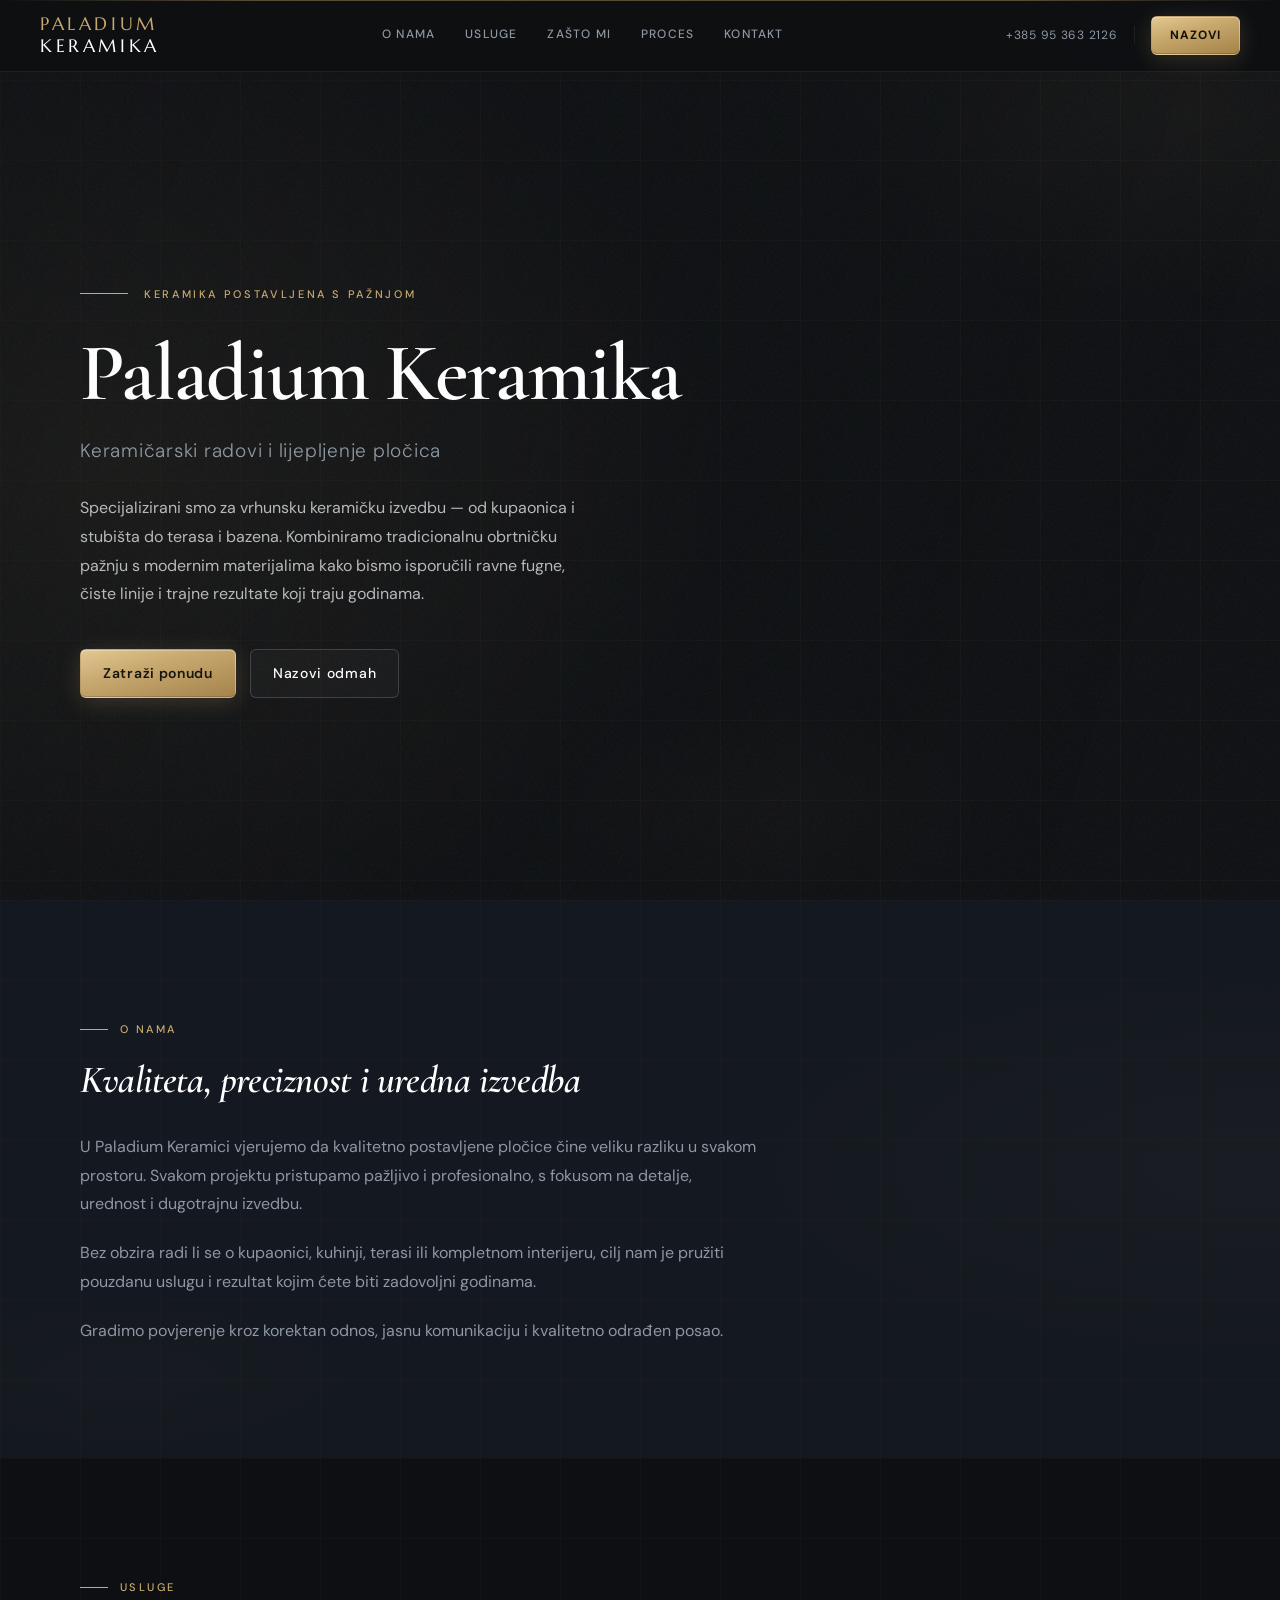
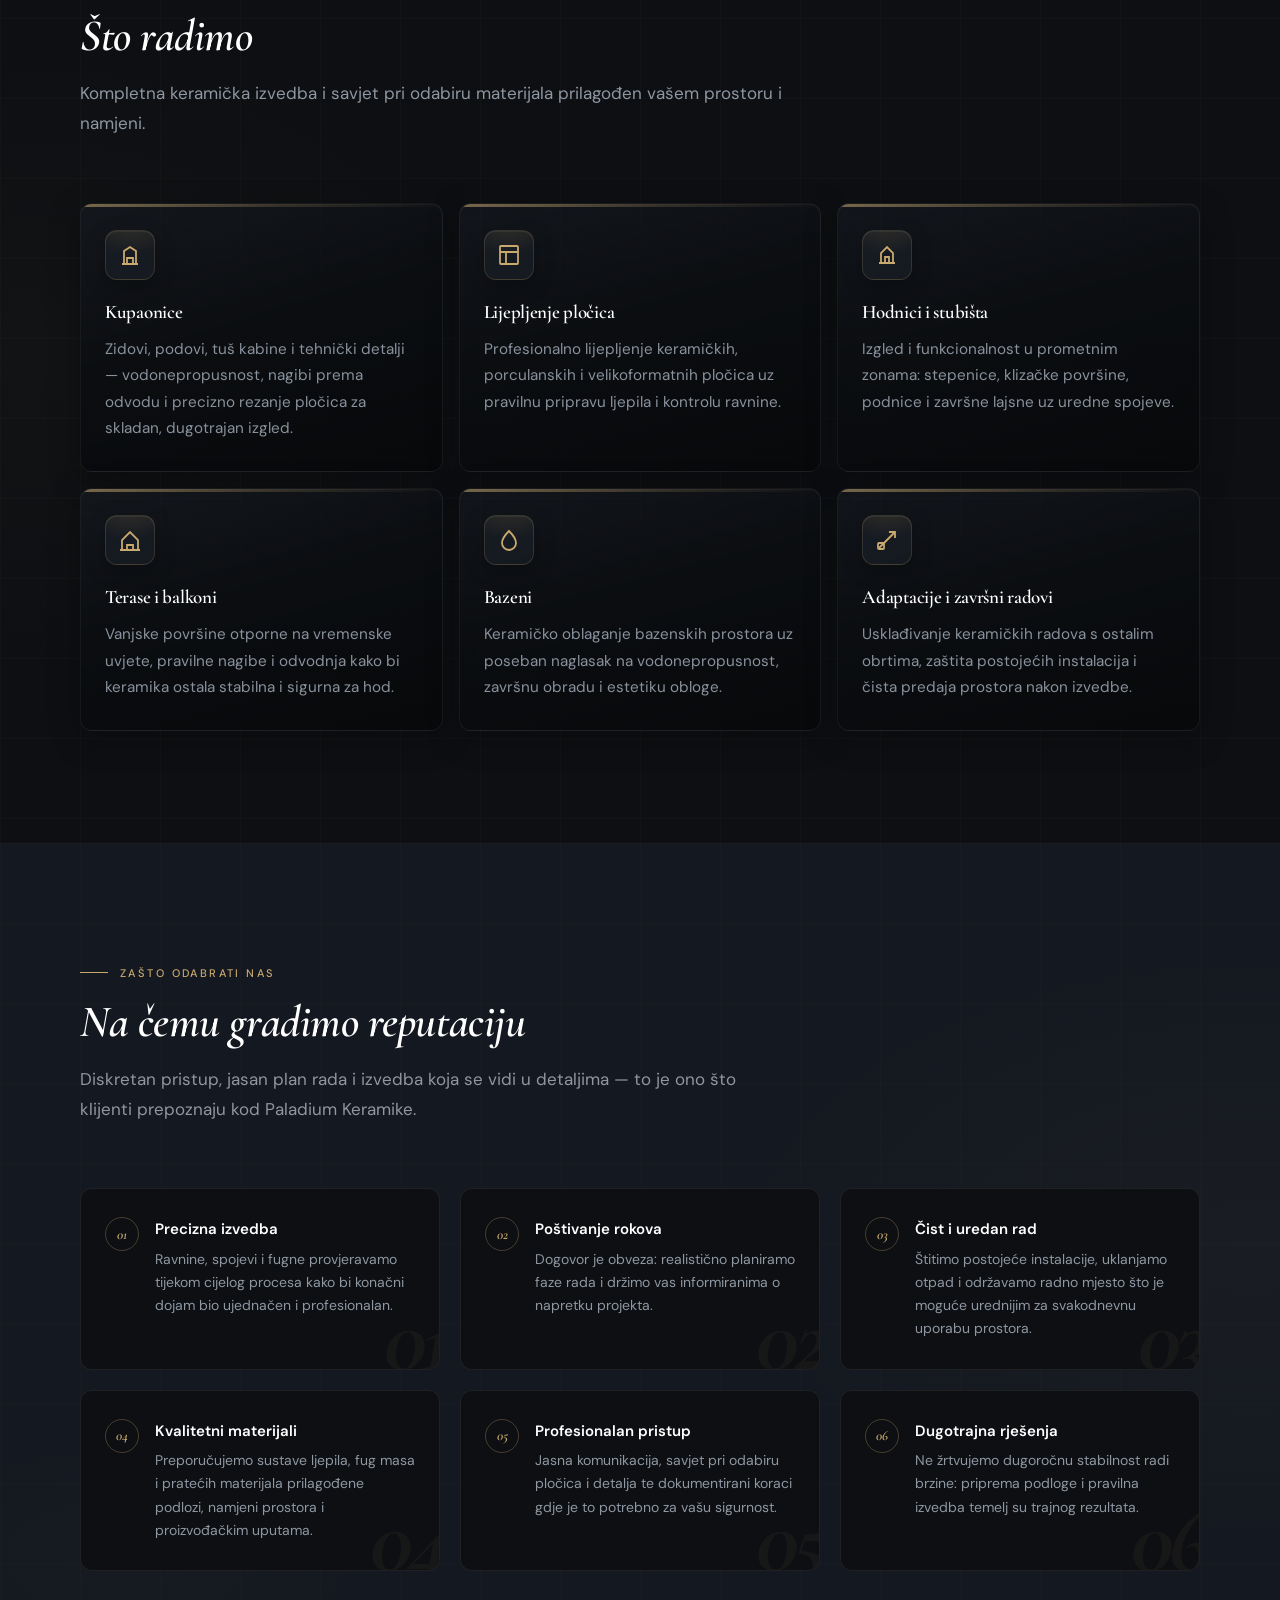
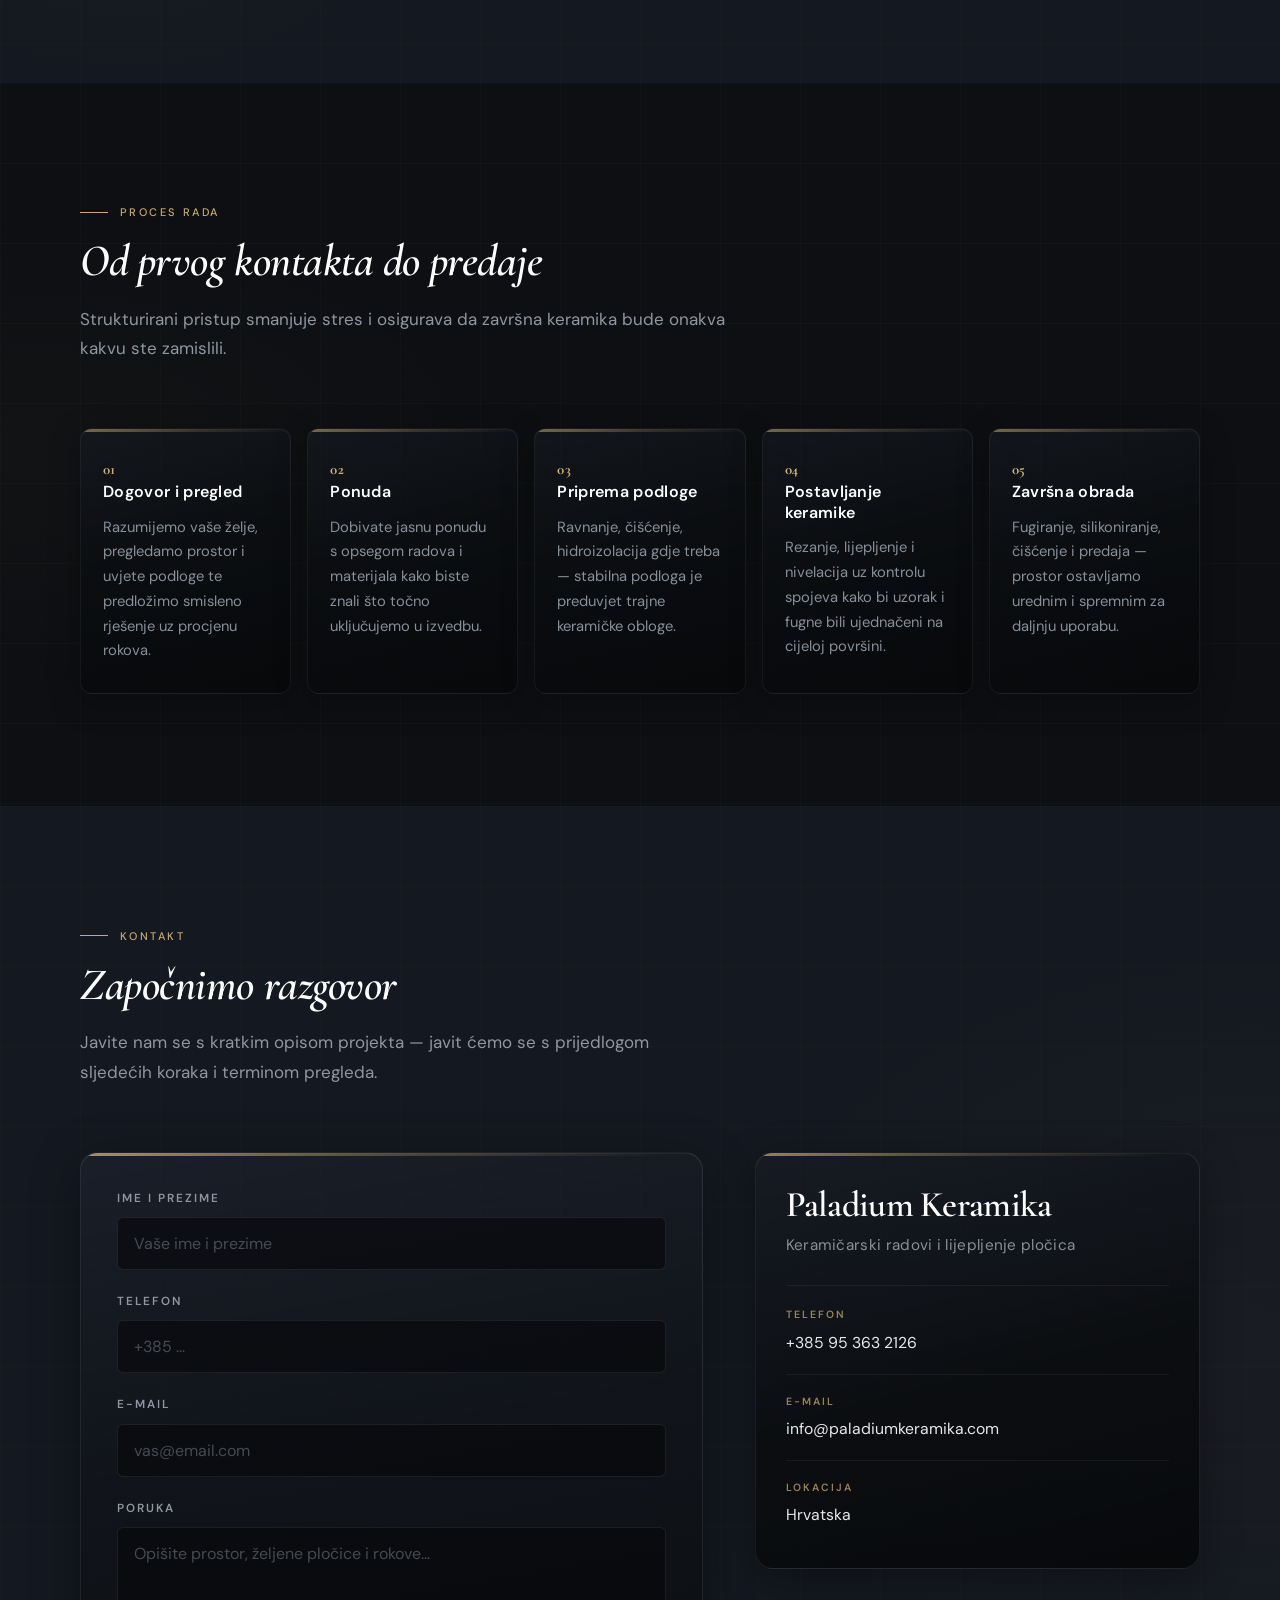
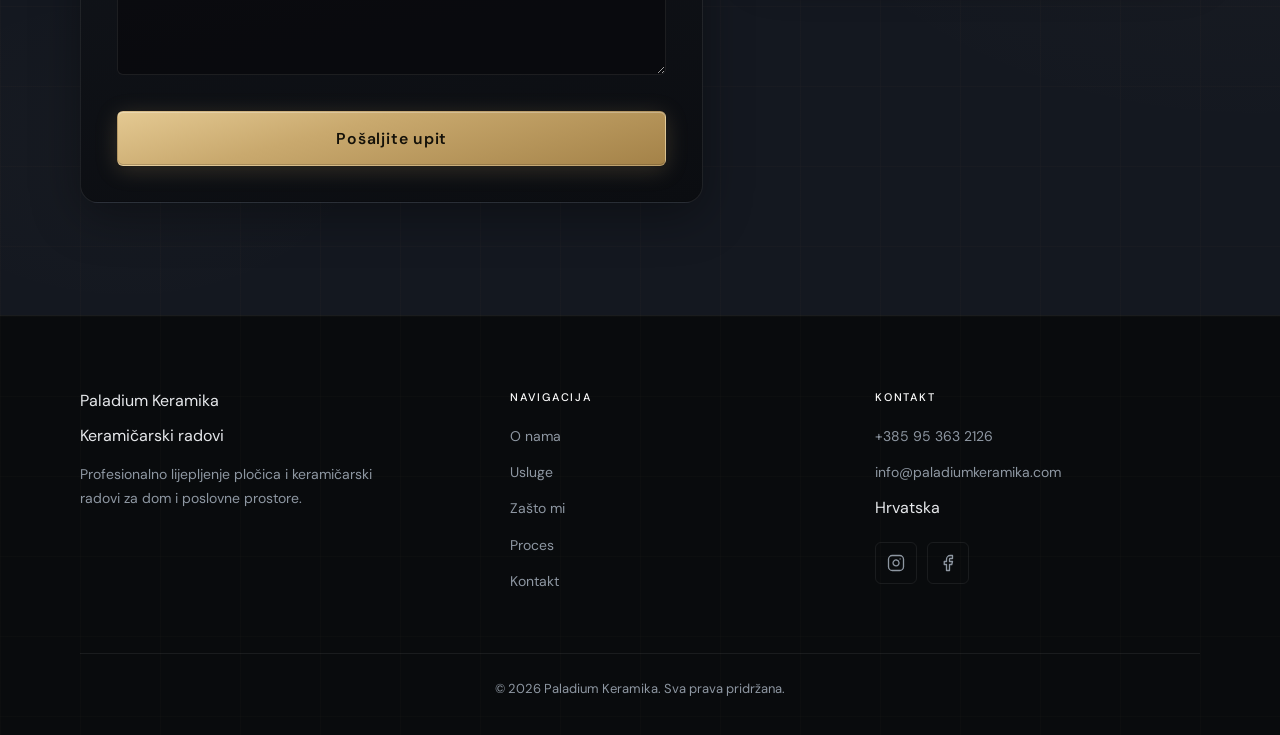
==== commit 67193b06: "Dodaj SVG ikonice za Instagram i Facebook u footer, poboljsaj hover efekt Co-authored-by: Cursor <cu" ====
--- a/index.html
+++ b/index.html
@@ -422,10 +422,19 @@
             <li><a href="mailto:info@paladiumkeramika.com">info@paladiumkeramika.com</a></li>
             <li>Hrvatska</li>
           </ul>
-          <div class="social-links" aria-label="Društvene mreže (placeholder)">
-            <a href="#" aria-label="Facebook (placeholder)">f</a>
-            <a href="#" aria-label="Instagram (placeholder)">in</a>
-            <a href="#" aria-label="YouTube (placeholder)">yt</a>
+          <div class="social-links" aria-label="Društvene mreže">
+            <a href="https://www.instagram.com/paladiumkeramika" target="_blank" rel="noopener noreferrer" aria-label="Instagram">
+              <svg width="18" height="18" viewBox="0 0 24 24" fill="none" stroke="currentColor" stroke-width="1.75" stroke-linecap="round" stroke-linejoin="round" aria-hidden="true">
+                <rect x="2" y="2" width="20" height="20" rx="5" ry="5"/>
+                <path d="M16 11.37A4 4 0 1 1 12.63 8 4 4 0 0 1 16 11.37z"/>
+                <line x1="17.5" y1="6.5" x2="17.51" y2="6.5"/>
+              </svg>
+            </a>
+            <a href="https://www.facebook.com/paladiumkeramika" target="_blank" rel="noopener noreferrer" aria-label="Facebook">
+              <svg width="18" height="18" viewBox="0 0 24 24" fill="none" stroke="currentColor" stroke-width="1.75" stroke-linecap="round" stroke-linejoin="round" aria-hidden="true">
+                <path d="M18 2h-3a5 5 0 0 0-5 5v3H7v4h3v8h4v-8h3l1-4h-4V7a1 1 0 0 1 1-1h3z"/>
+              </svg>
+            </a>
           </div>
         </div>
       </div>
--- a/paladium/styles.css
+++ b/paladium/styles.css
@@ -755,14 +755,20 @@
   padding-left: max(24px, calc((100vw - 1120px) / 2));
   padding-right: max(24px, calc((100vw - 1120px) / 2));
   background-image:
-    radial-gradient(ellipse 65% 55% at 2% 50%, rgba(201, 169, 110, 0.022) 0%, transparent 60%);
+    radial-gradient(ellipse 65% 55% at 2% 50%, rgba(201, 169, 110, 0.022) 0%, transparent 60%),
+    linear-gradient(rgba(201, 169, 110, 0.028) 1px, transparent 1px),
+    linear-gradient(90deg, rgba(201, 169, 110, 0.028) 1px, transparent 1px);
+  background-size: auto, 80px 80px, 80px 80px;
 }
 
 .section--alt {
   background:
     radial-gradient(ellipse 70% 60% at 98% 48%, rgba(201, 169, 110, 0.03) 0%, transparent 60%),
     radial-gradient(ellipse 40% 30% at 10% 85%, rgba(201, 169, 110, 0.015) 0%, transparent 50%),
+    linear-gradient(rgba(201, 169, 110, 0.022) 1px, transparent 1px),
+    linear-gradient(90deg, rgba(201, 169, 110, 0.022) 1px, transparent 1px),
     var(--color-surface);
+  background-size: auto, auto, 80px 80px, 80px 80px;
 }
 
 .section-inner {
@@ -1793,7 +1799,11 @@
 
 .site-footer {
   padding: 72px 24px 36px;
-  background: #090b0d;
+  background-color: #090b0d;
+  background-image:
+    linear-gradient(rgba(201, 169, 110, 0.018) 1px, transparent 1px),
+    linear-gradient(90deg, rgba(201, 169, 110, 0.018) 1px, transparent 1px);
+  background-size: 80px 80px;
   border-top: 1px solid var(--color-border);
 }
 
@@ -1859,27 +1869,38 @@
   display: flex;
   gap: 10px;
   flex-wrap: wrap;
-  margin-top: 4px;
+  margin-top: 20px;
 }
 
 .social-links a {
   display: inline-flex;
   align-items: center;
   justify-content: center;
-  width: 38px;
-  height: 38px;
+  width: 42px;
+  height: 42px;
   border: 1px solid var(--color-border);
-  border-radius: 50%;
+  border-radius: var(--radius-sm);
   color: var(--color-text-muted);
-  font-size: 0.75rem;
-  font-weight: 600;
-  transition: border-color var(--transition), color var(--transition), background var(--transition);
+  transition:
+    border-color 0.3s ease,
+    color 0.3s ease,
+    background 0.3s ease,
+    box-shadow 0.3s ease,
+    transform 0.35s cubic-bezier(0.34, 1.56, 0.64, 1);
 }
 
 .social-links a:hover {
   border-color: var(--color-accent);
   color: var(--color-accent);
-  background: var(--color-accent-soft);
+  background: rgba(201, 169, 110, 0.07);
+  box-shadow:
+    0 0 0 1px rgba(201, 169, 110, 0.18),
+    0 6px 24px rgba(201, 169, 110, 0.18);
+  transform: translateY(-3px) scale(1.06);
+}
+
+.social-links a:active {
+  transform: translateY(-1px) scale(1.02);
 }
 
 .footer-bottom {
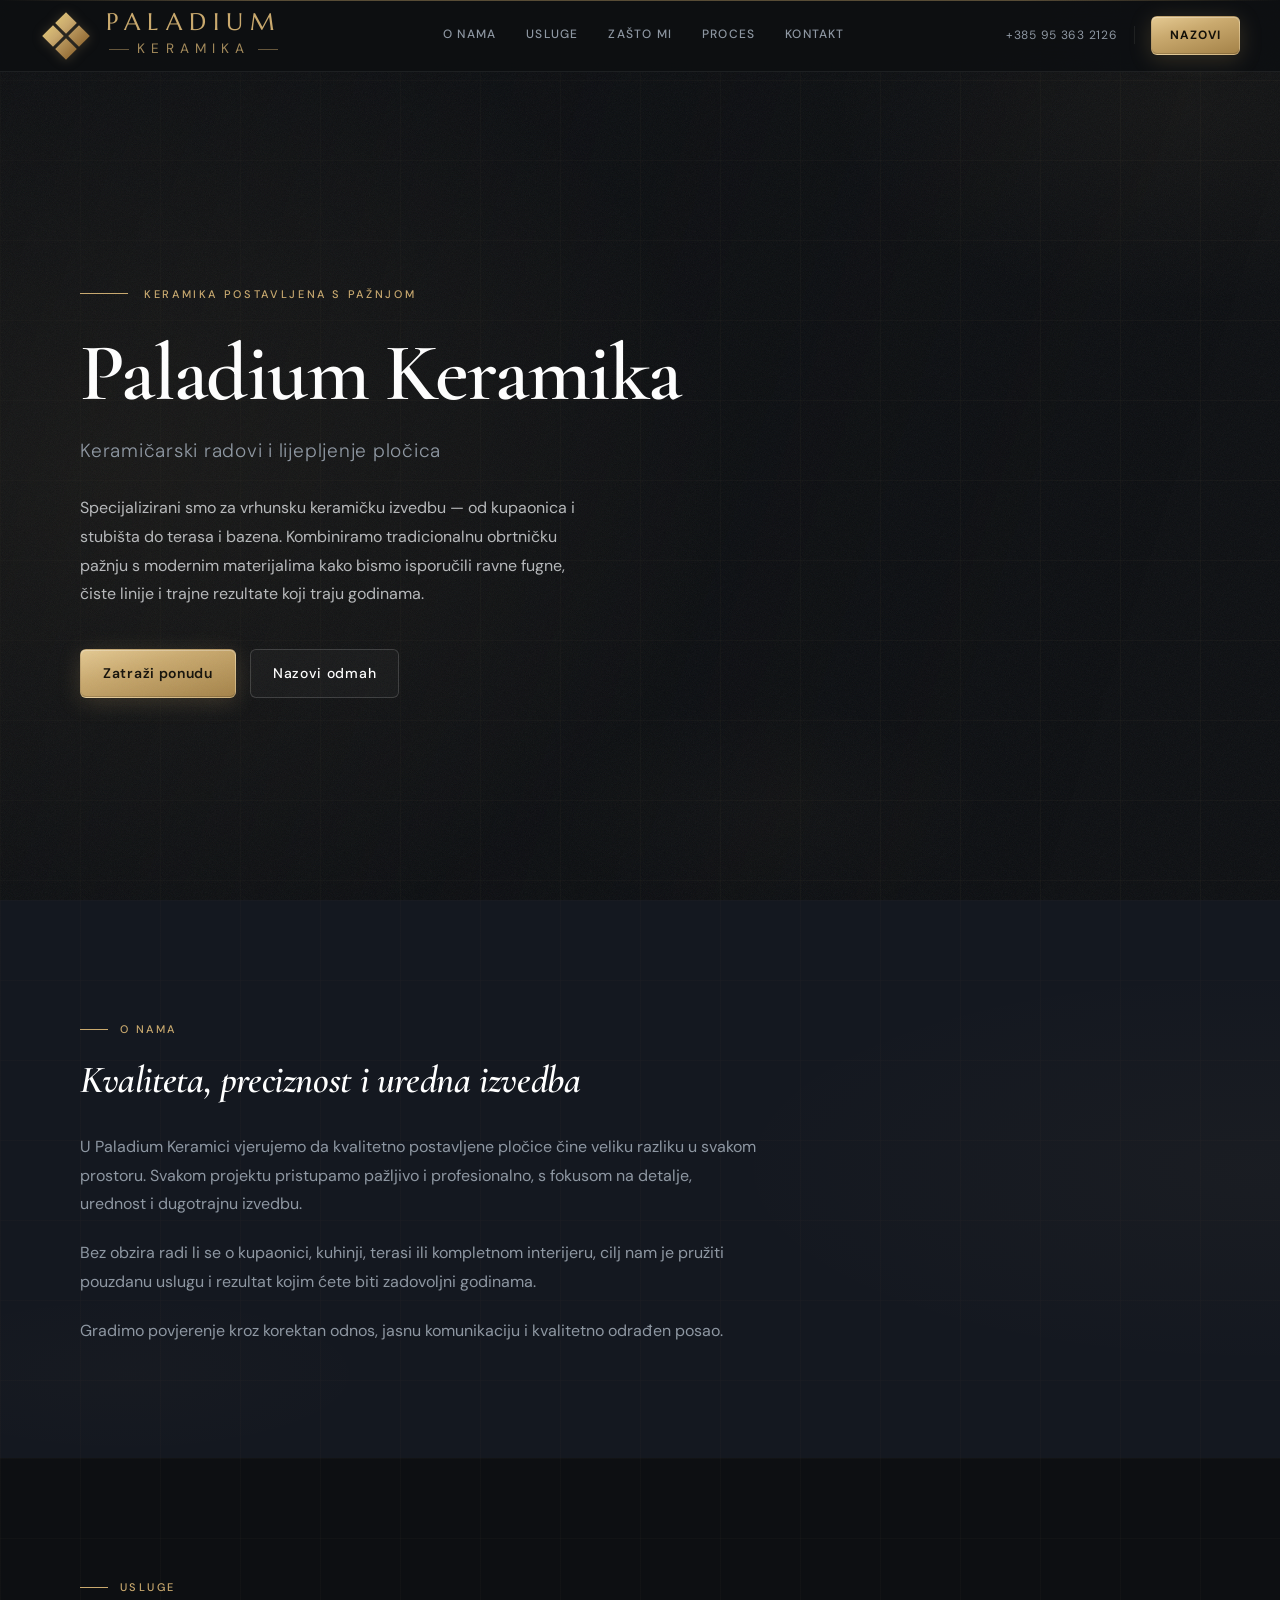
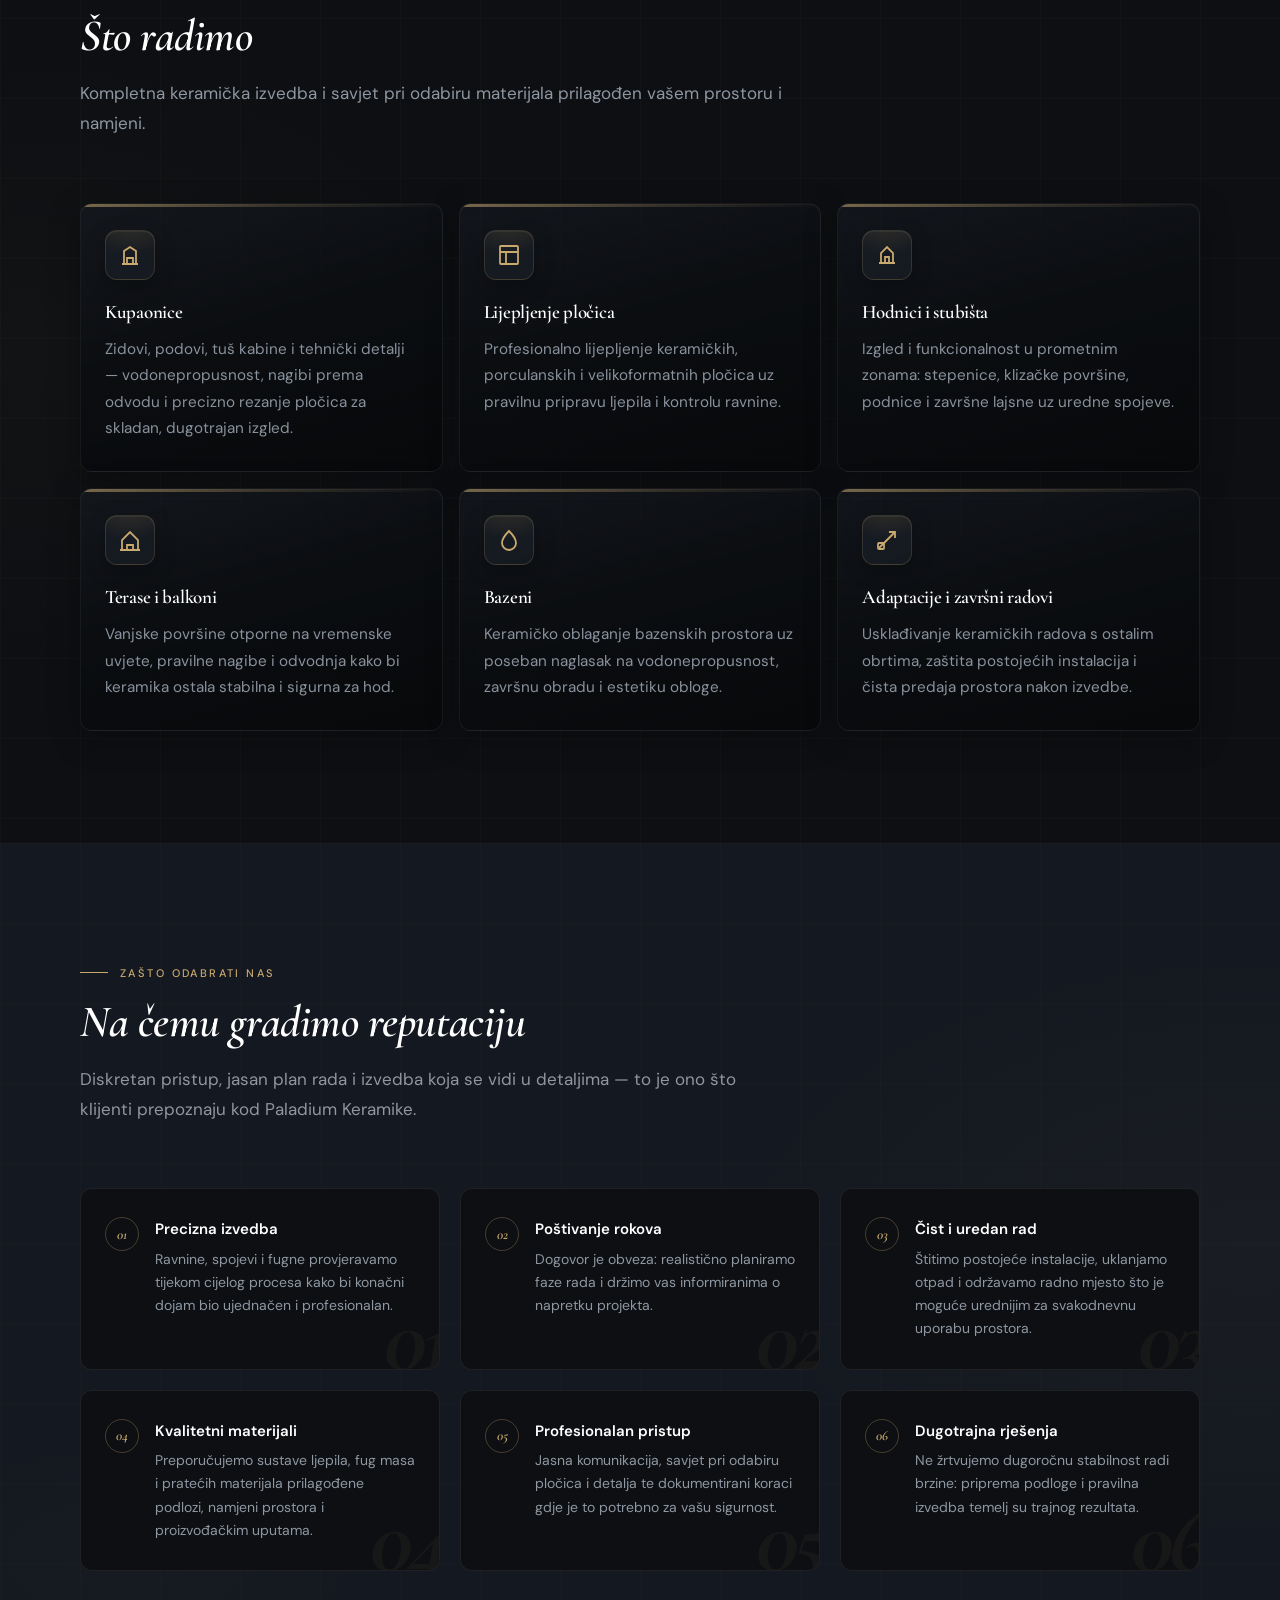
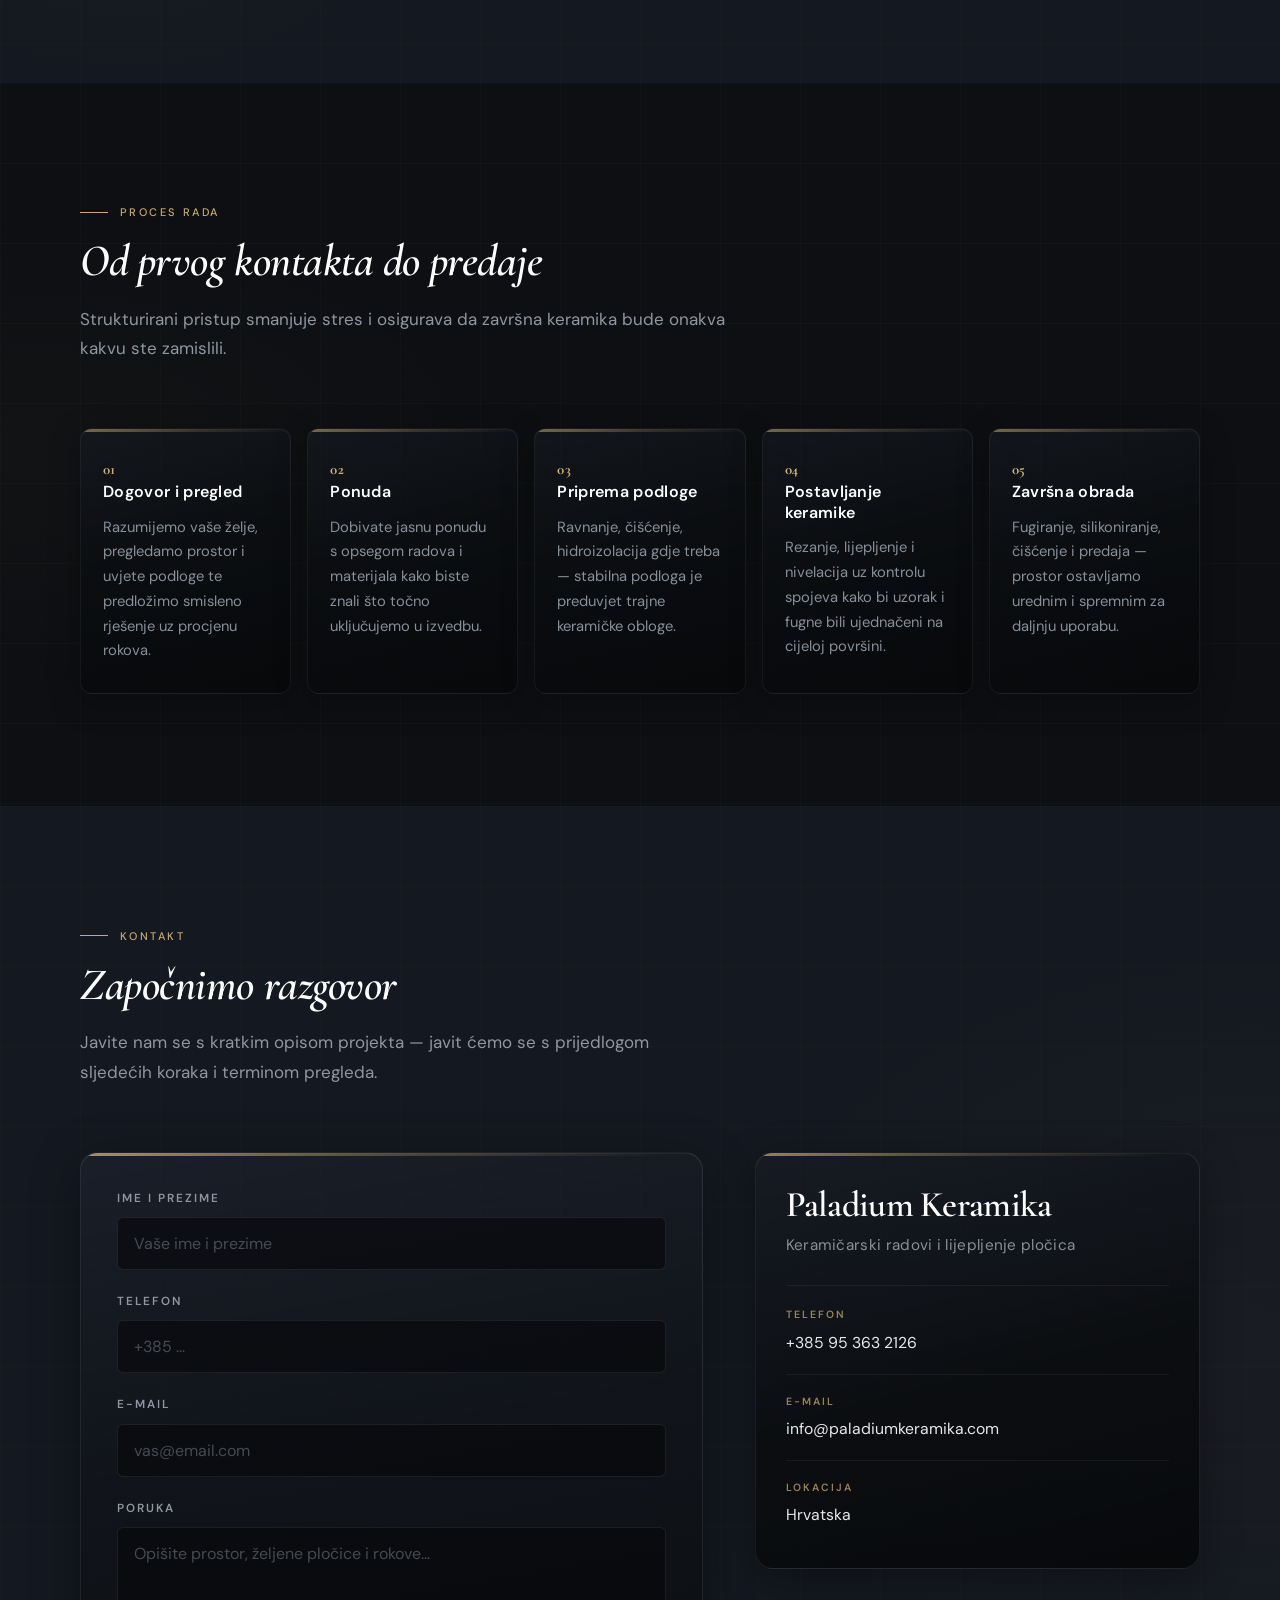
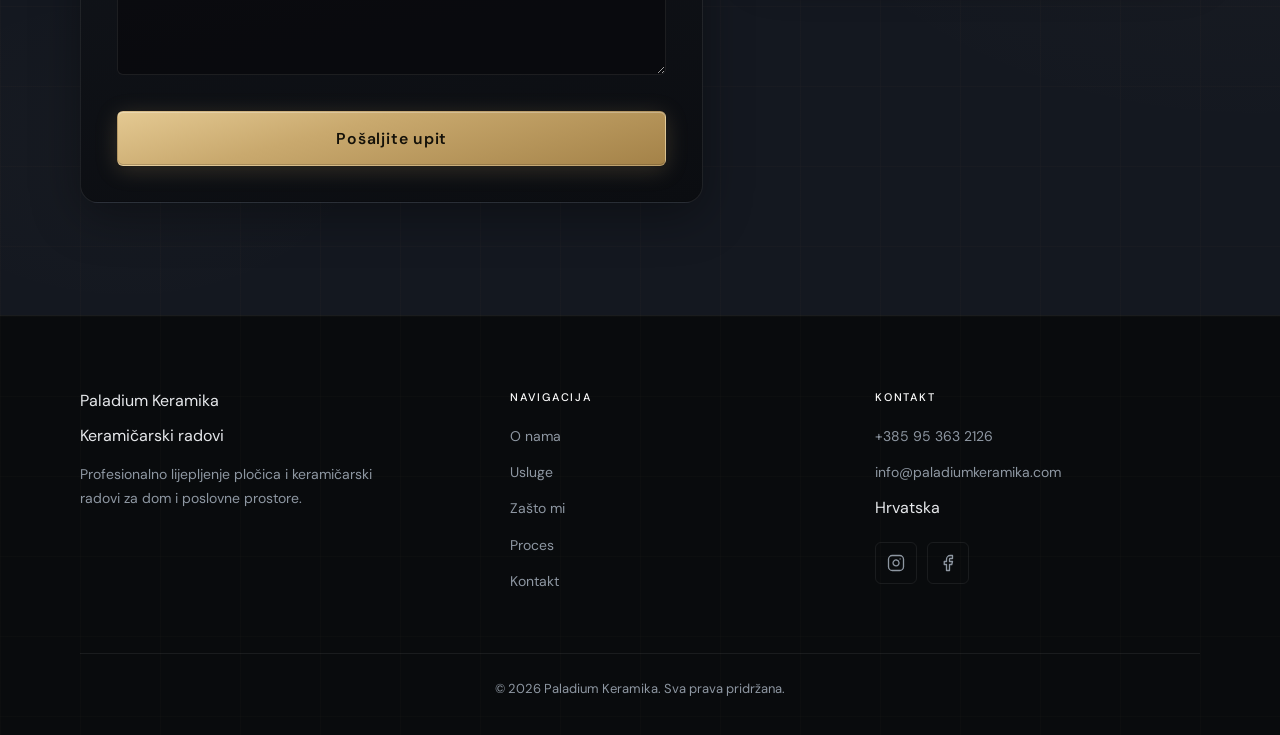
==== commit bf6e7ada: "Refactor logo: SVG simbol + HTML tekst, mobile prikazuje samo simbol Co-authored-by: Cursor <cursora" ====
--- a/index.html
+++ b/index.html
@@ -23,6 +23,19 @@
     <header class="site-header" role="banner">
       <div class="header-inner">
         <a class="logo" href="#top" aria-label="Paladium Keramika — početna">
+          <svg class="logo-symbol" width="52" height="52" viewBox="0 0 48 48" xmlns="http://www.w3.org/2000/svg" aria-hidden="true" focusable="false">
+            <defs>
+              <linearGradient id="ls-gold" x1="0" y1="0" x2="48" y2="48" gradientUnits="userSpaceOnUse">
+                <stop offset="0%"   stop-color="#f5e080"/>
+                <stop offset="40%"  stop-color="#c9a96e"/>
+                <stop offset="100%" stop-color="#6e420e"/>
+              </linearGradient>
+            </defs>
+            <polygon points="24,2  34,12 24,22 14,12" fill="url(#ls-gold)"/>
+            <polygon points="26,24 36,14 46,24 36,34" fill="url(#ls-gold)"/>
+            <polygon points="24,26 34,36 24,46 14,36" fill="url(#ls-gold)"/>
+            <polygon points="2,24  12,14 22,24 12,34" fill="url(#ls-gold)"/>
+          </svg>
           <span class="logo-text">
             <span class="logo-primary">Paladium</span>
             <span class="logo-secondary">Keramika</span>
--- a/paladium/styles.css
+++ b/paladium/styles.css
@@ -152,59 +152,76 @@
 /* ── Logo ── */
 .logo {
   display: flex;
-  flex-direction: row;
   align-items: center;
   gap: 14px;
   text-decoration: none;
   flex-shrink: 0;
-}
-
-.logo-mark {
-  display: block;
-  width: 40px;
-  height: 40px;
+  transition: opacity var(--transition);
+}
+
+.logo:hover {
+  opacity: 0.82;
+}
+
+.logo-symbol {
   flex-shrink: 0;
-  transform-origin: center;
-  transition: transform 0.4s cubic-bezier(0.4, 0, 0.2, 1), filter var(--transition);
-}
-
-.logo:hover .logo-mark {
-  transform: scale(1.04);
-}
-
-@media (prefers-reduced-motion: reduce) {
-  .logo:hover .logo-mark {
-    transform: none;
-  }
-}
-
-.logo:focus-visible .logo-mark {
-  transform: scale(1.04);
+  filter: drop-shadow(0 1px 6px rgba(201, 169, 110, 0.25));
+  transition: filter var(--transition);
+}
+
+@media (max-width: 900px) {
+  .logo-symbol {
+    width: 44px !important;
+    height: 44px !important;
+  }
+  .logo-text {
+    display: none !important;
+  }
+}
+
+.logo:hover .logo-symbol {
+  filter: drop-shadow(0 2px 12px rgba(201, 169, 110, 0.55));
 }
 
 .logo-text {
   display: flex;
   flex-direction: column;
-  gap: 3px;
-  min-width: 0;
-}
-
-.logo-primary,
+  gap: 4px;
+}
+
+.logo-primary {
+  font-family: var(--font-logo);
+  font-size: 1.5rem;
+  font-weight: 400;
+  letter-spacing: 0.3em;
+  text-transform: uppercase;
+  color: var(--color-accent);
+  line-height: 1;
+}
+
 .logo-secondary {
-  font-family: var(--font-logo);
-  font-size: 1.125rem;
+  display: flex;
+  align-items: center;
+  justify-content: center;
+  gap: 8px;
+  font-family: var(--font-sans);
+  font-size: 0.85rem;
   font-weight: 400;
-  letter-spacing: 0.2em;
+  letter-spacing: 0.45em;
   text-transform: uppercase;
-  line-height: 1.05;
-}
-
-.logo-primary {
   color: var(--color-accent);
-}
-
-.logo-secondary {
-  color: var(--color-white);
+  opacity: 0.8;
+}
+
+.logo-secondary::before,
+.logo-secondary::after {
+  content: "";
+  display: block;
+  width: 20px;
+  height: 1px;
+  background: var(--color-accent);
+  opacity: 0.6;
+  flex-shrink: 0;
 }
 
 /* ── Desktop nav ── */
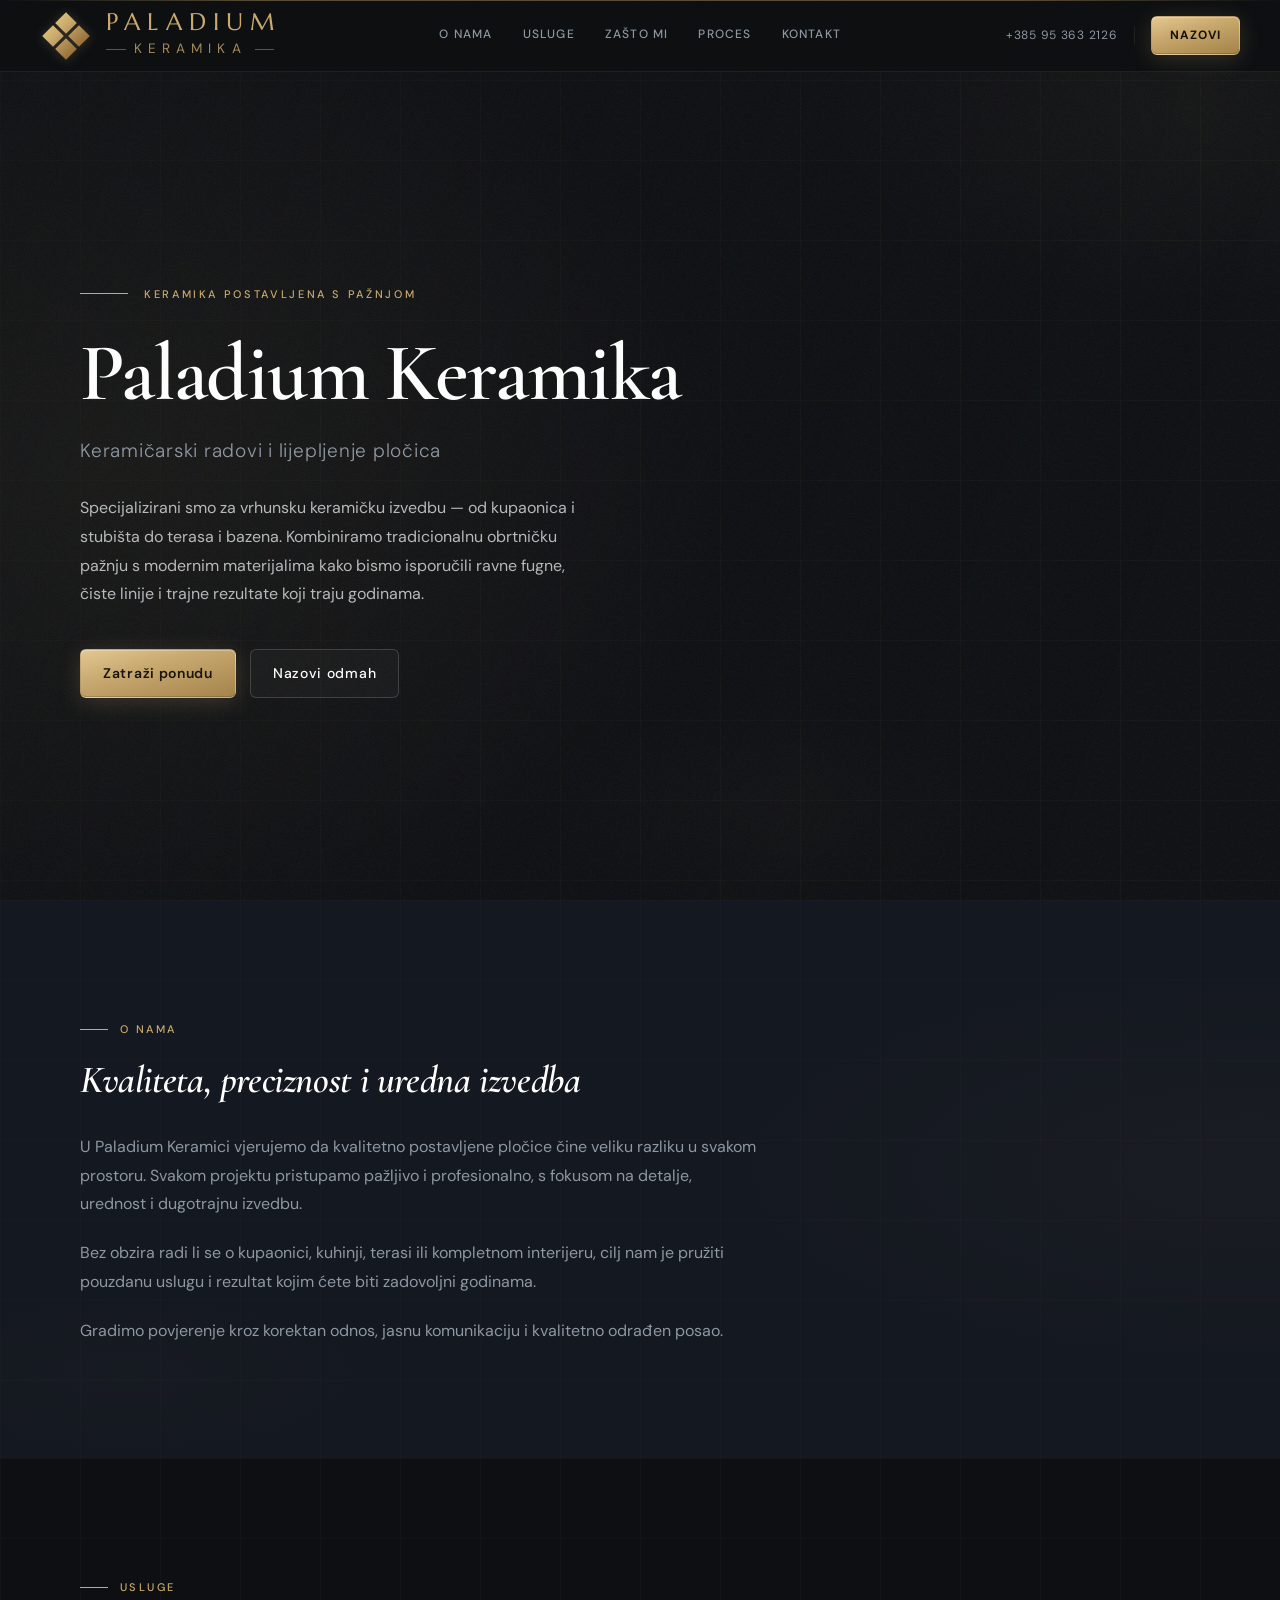
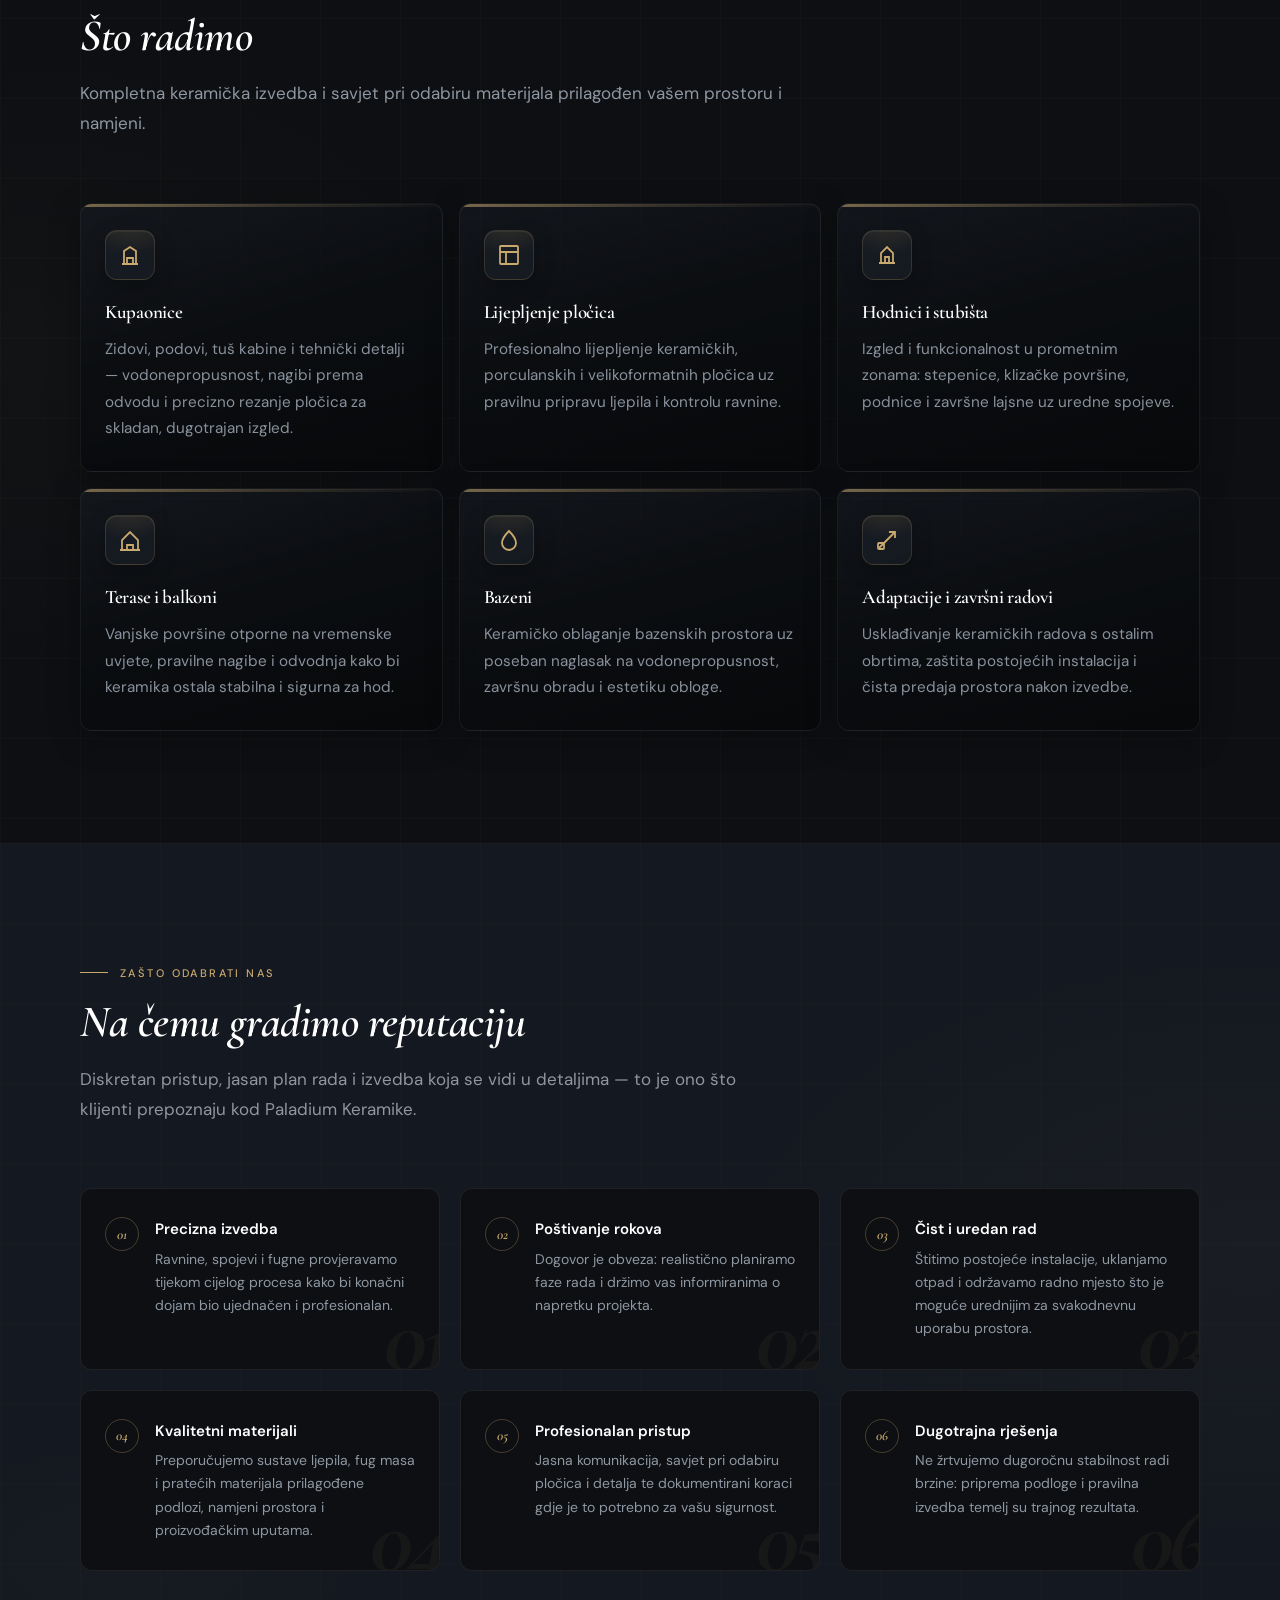
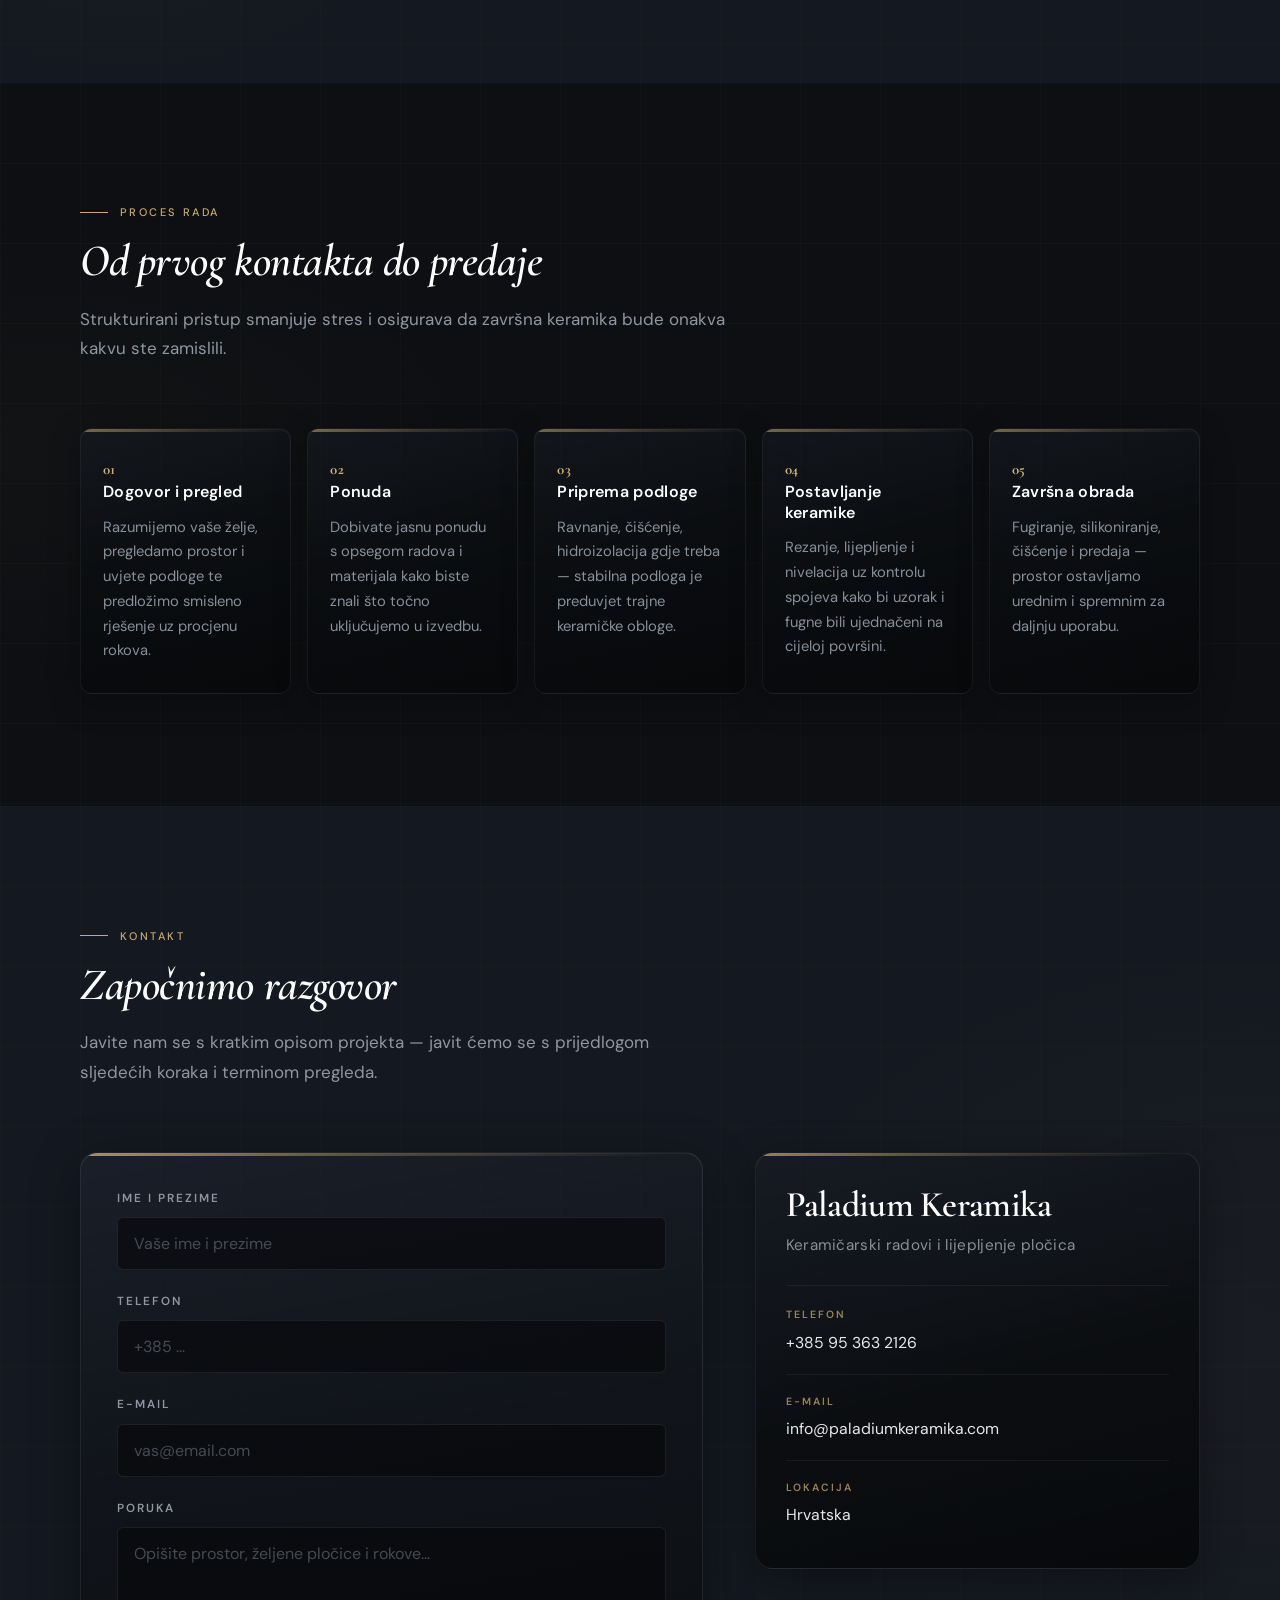
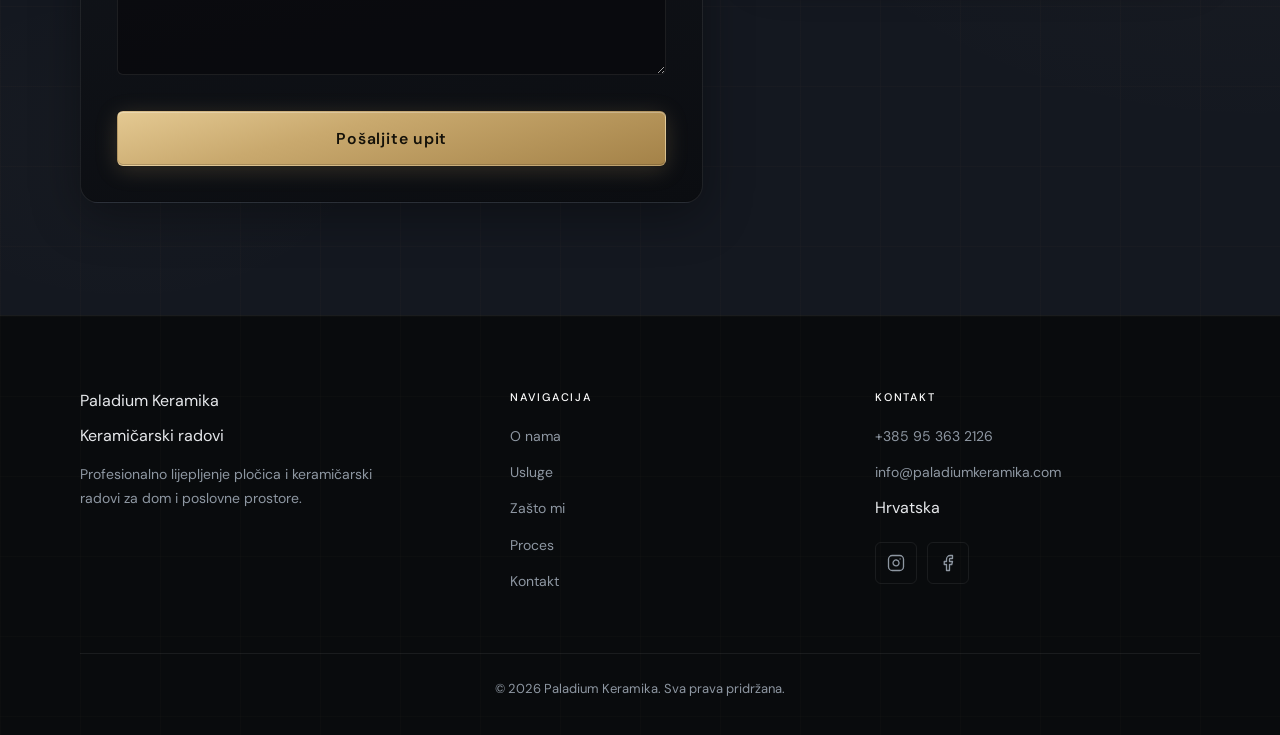
==== commit aaa214e7: "Integrate Web3Forms for contact form email submission Co-authored-by: Cursor <cursoragent@cursor.com" ====
--- a/index.html
+++ b/index.html
@@ -383,10 +383,14 @@
               <div class="form-success" role="status" aria-live="polite">
                 Hvala na upitu. Poruka je zaprimljena — javljamo se u najkraćem mogućem roku.
               </div>
-              <form id="contact-form" action="#" method="post" novalidate>
+              <form id="contact-form" novalidate>
+                <input type="hidden" name="access_key" value="ffc24fa1-7bb8-46aa-8c53-d423c19a04b4" />
+                <input type="hidden" name="subject" value="Novi upit — Paladium Keramika" />
+                <input type="hidden" name="from_name" value="Paladium Keramika — Web" />
+                <input type="checkbox" name="botcheck" style="display:none" tabindex="-1" autocomplete="off" />
                 <div class="form-row">
                   <label for="ime">Ime i prezime</label>
-                  <input id="ime" name="ime" type="text" autocomplete="name" required placeholder="Vaše ime i prezime" />
+                  <input id="ime" name="name" type="text" autocomplete="name" required placeholder="Vaše ime i prezime" />
                 </div>
                 <div class="form-row">
                   <label for="telefon">Telefon</label>
@@ -398,10 +402,10 @@
                 </div>
                 <div class="form-row">
                   <label for="poruka">Poruka</label>
-                  <textarea id="poruka" name="poruka" required placeholder="Opišite prostor, željene pločice i rokove..."></textarea>
+                  <textarea id="poruka" name="message" required placeholder="Opišite prostor, željene pločice i rokove..."></textarea>
                 </div>
                 <div class="form-actions">
-                  <button class="btn btn-primary" type="submit">Pošaljite upit</button>
+                  <button class="btn btn-primary" type="submit" id="contact-submit">Pošaljite upit</button>
                 </div>
               </form>
             </div>
--- a/paladium/styles.css
+++ b/paladium/styles.css
@@ -171,11 +171,19 @@
 
 @media (max-width: 900px) {
   .logo-symbol {
-    width: 44px !important;
-    height: 44px !important;
-  }
-  .logo-text {
-    display: none !important;
+    width: 36px !important;
+    height: 36px !important;
+  }
+  .logo {
+    gap: 10px;
+  }
+  .logo-primary {
+    font-size: 1rem !important;
+  }
+  .logo-secondary {
+    font-size: 0.6rem !important;
+    letter-spacing: 0.3em !important;
+    gap: 5px !important;
   }
 }
 
@@ -197,6 +205,7 @@
   text-transform: uppercase;
   color: var(--color-accent);
   line-height: 1;
+  margin-right: -0.3em;
 }
 
 .logo-secondary {
@@ -204,6 +213,7 @@
   align-items: center;
   justify-content: center;
   gap: 8px;
+  width: 100%;
   font-family: var(--font-sans);
   font-size: 0.85rem;
   font-weight: 400;
@@ -217,11 +227,10 @@
 .logo-secondary::after {
   content: "";
   display: block;
-  width: 20px;
+  flex: 1;
   height: 1px;
   background: var(--color-accent);
   opacity: 0.6;
-  flex-shrink: 0;
 }
 
 /* ── Desktop nav ── */
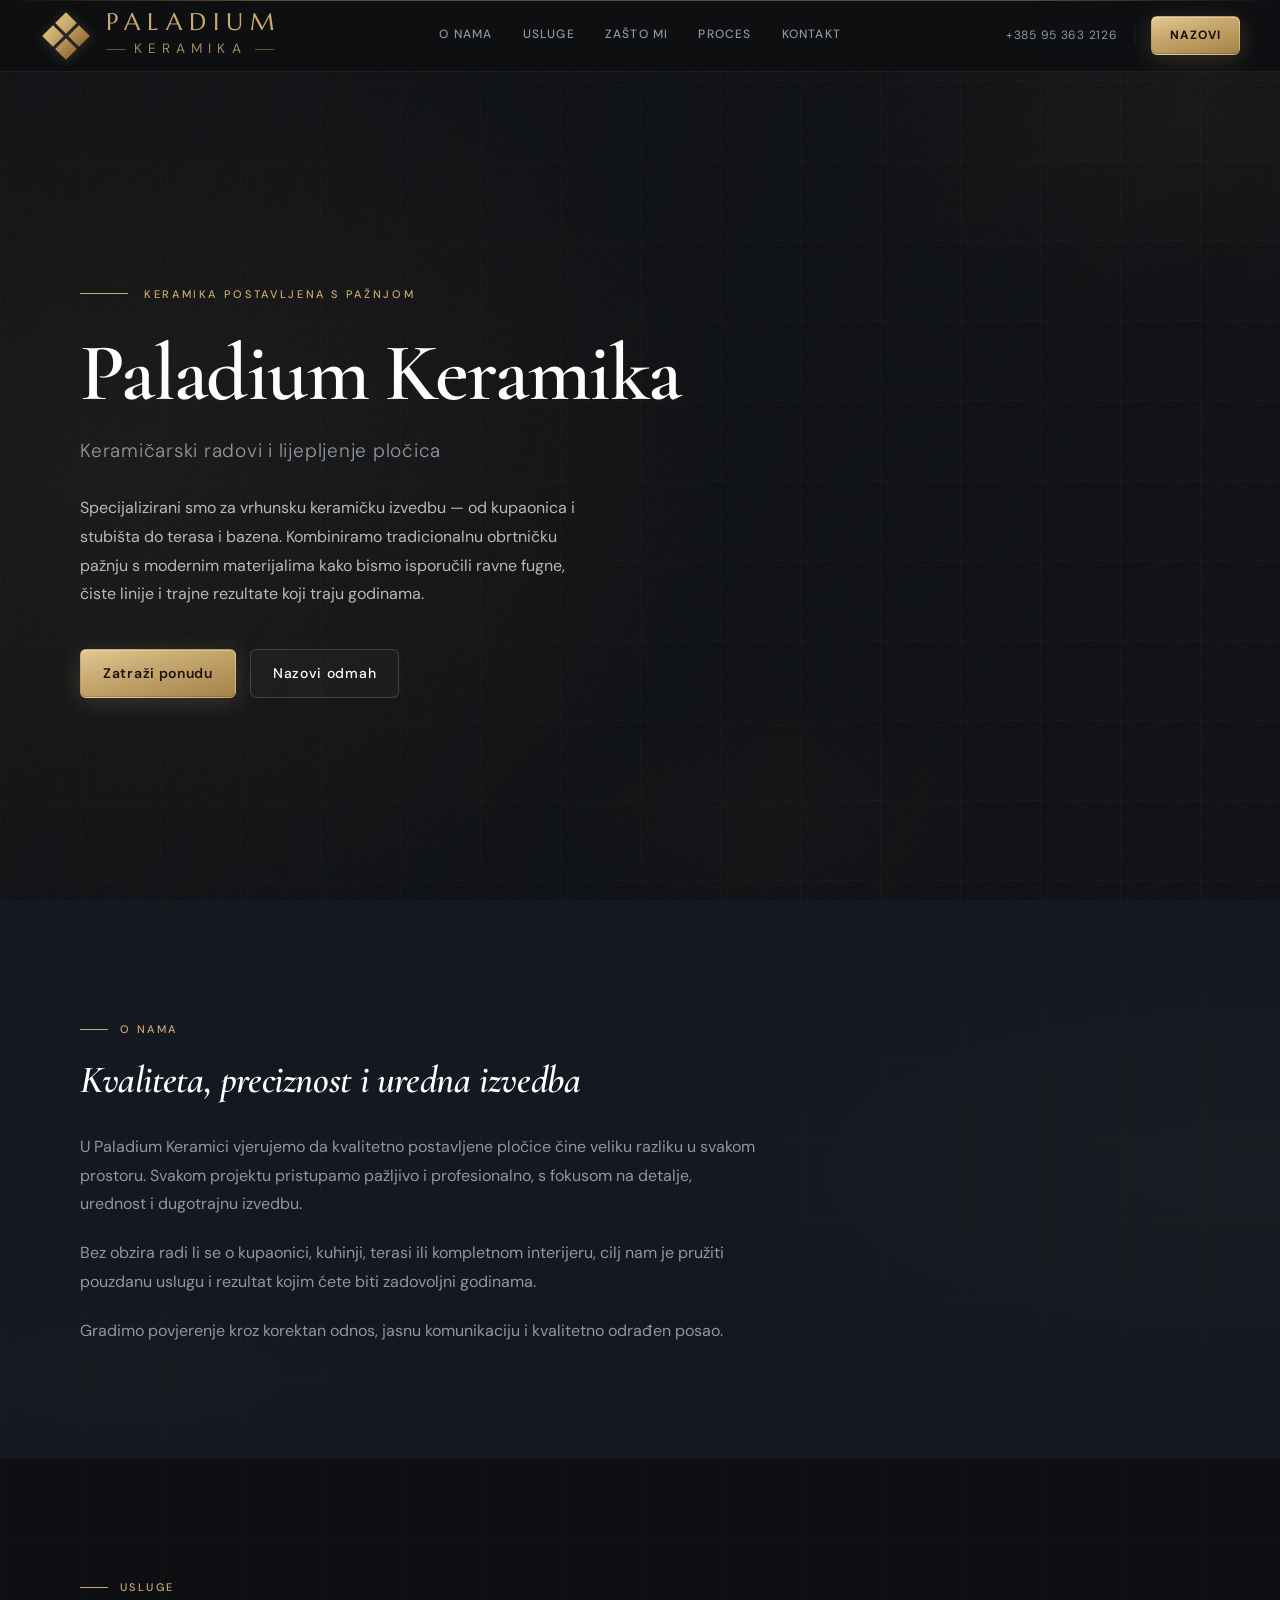
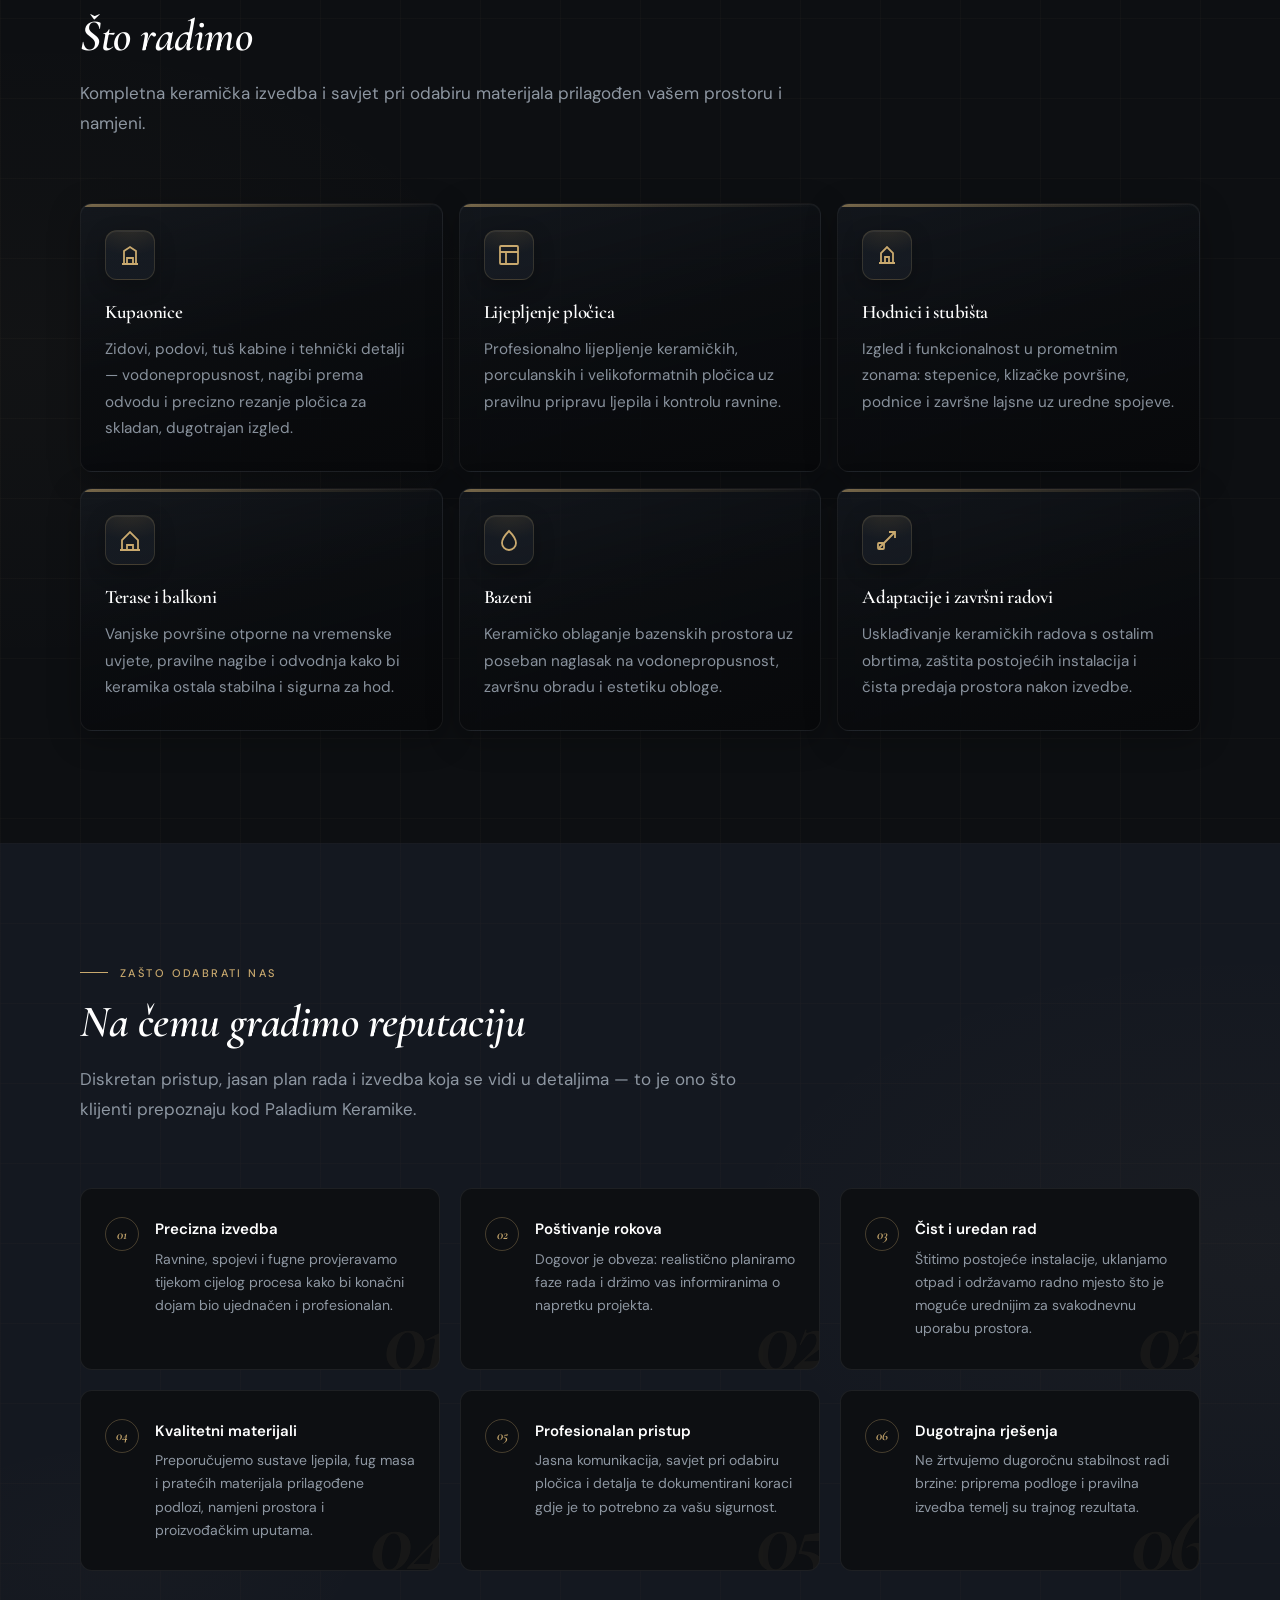
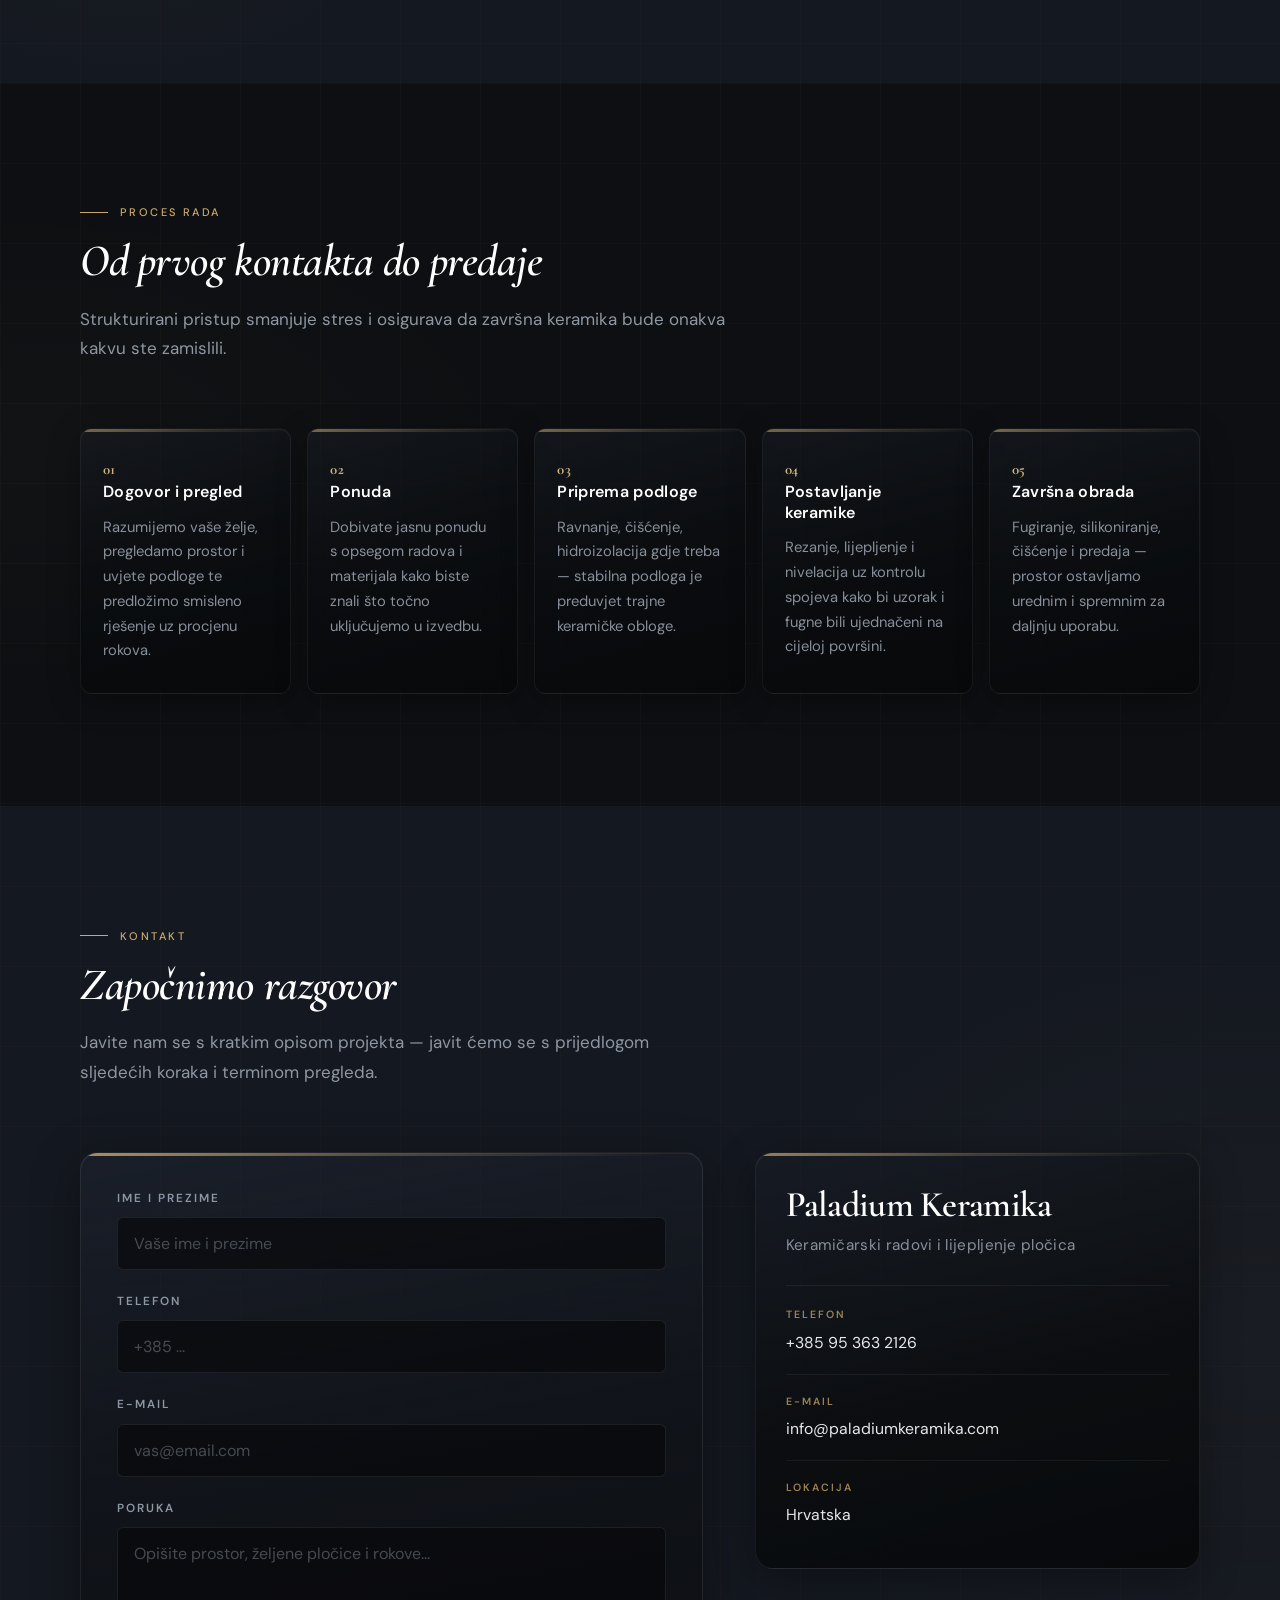
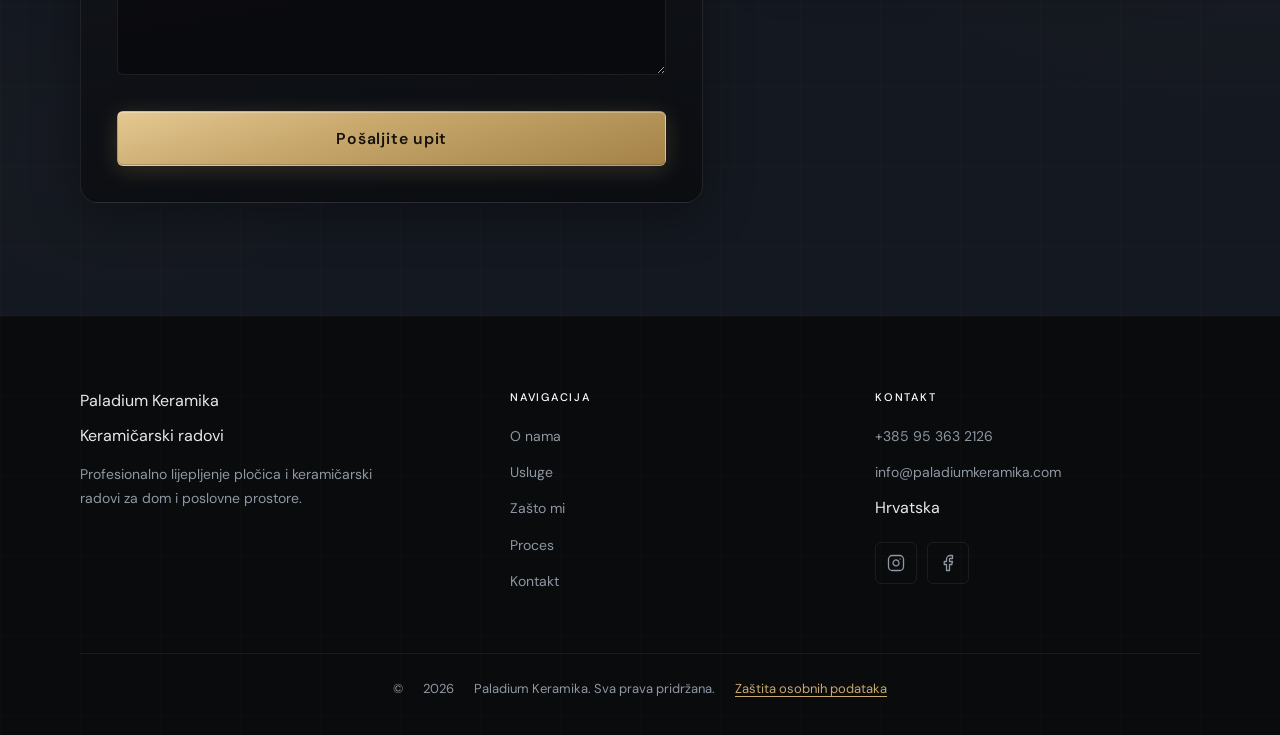
==== commit b6abeafd: "Self-host Google Fonts and add Privacy Policy modal for GDPR compliance Co-authored-by: Cursor <curs" ====
--- a/index.html
+++ b/index.html
@@ -9,12 +9,6 @@
       content="Paladium Keramika pruža profesionalne keramičarske radove, lijepljenje pločica, izradu kupaonica, bazena, hodnika i stubišta. Keramika postavljena s pažnjom."
     />
     <meta name="theme-color" content="#0f1114" />
-    <link rel="preconnect" href="https://fonts.googleapis.com" />
-    <link rel="preconnect" href="https://fonts.gstatic.com" crossorigin />
-    <link
-      href="https://fonts.googleapis.com/css2?family=Cormorant+Garamond:ital,wght@0,400;0,600;0,700;1,400;1,600;1,700&family=DM+Sans:wght@300;400;500;600;700&family=Marcellus&display=swap"
-      rel="stylesheet"
-    />
     <link rel="stylesheet" href="paladium/styles.css" />
   </head>
   <body>
@@ -457,8 +451,28 @@
       </div>
       <p class="footer-bottom">
         © <span id="year"></span> Paladium Keramika. Sva prava pridržana.
+        <button type="button" class="privacy-link" id="privacy-open">Zaštita osobnih podataka</button>
       </p>
     </footer>
+
+    <div id="privacy-modal" class="privacy-modal" role="dialog" aria-modal="true" aria-labelledby="privacy-title" aria-hidden="true">
+      <div class="privacy-modal-inner">
+        <button type="button" class="privacy-modal-close" id="privacy-close" aria-label="Zatvori">&times;</button>
+        <h2 id="privacy-title">Zaštita osobnih podataka</h2>
+        <p><strong>Voditelj obrade:</strong> Paladium Keramika, Hrvatska<br>
+        Kontakt: <a href="mailto:info@paladiumkeramika.hr">info@paladiumkeramika.hr</a></p>
+        <h3>Koje podatke prikupljamo</h3>
+        <p>Putem kontakt forme prikupljamo: ime i prezime, broj telefona te e-mail adresu koje dobrovoljno unosite pri slanju upita.</p>
+        <h3>Svrha obrade</h3>
+        <p>Podaci se koriste isključivo za odgovor na vaš upit i dogovaranje eventualne suradnje (pravna osnova: čl. 6(1)(b) GDPR — predugovorna radnja na zahtjev ispitanika).</p>
+        <h3>Primatelji podataka</h3>
+        <p>Podaci se prosljeđuju putem servisa Web3Forms (web3forms.com) na e-mail adresu <a href="mailto:info@paladiumkeramika.hr">info@paladiumkeramika.hr</a> i ne dijele se s trećim stranama u marketinške svrhe.</p>
+        <h3>Pohrana i brisanje</h3>
+        <p>Podaci se čuvaju onoliko dugo koliko je potrebno za odgovor na upit. Imate pravo u svakom trenutku zatražiti uvid, ispravak ili brisanje svojih podataka slanjem zahtjeva na <a href="mailto:info@paladiumkeramika.hr">info@paladiumkeramika.hr</a>.</p>
+        <h3>Kolačići</h3>
+        <p>Ova stranica ne koristi kolačiće za praćenje korisnika. Fontovi i svi resursi serviraju se s naših servera te ne postoje zahtjevi prema trećim stranama pri učitavanju stranice.</p>
+      </div>
+    </div>
 
     <div
       id="lightbox"
--- a/paladium/styles.css
+++ b/paladium/styles.css
@@ -1,4 +1,86 @@
 /* Paladium Keramika — ceramic craftsmanship landing */
+
+/* ── Self-hosted fonts (no Google Fonts external request) ─────────────────── */
+@font-face {
+  font-family: 'Cormorant Garamond';
+  font-style: normal;
+  font-weight: 400 700;
+  font-display: swap;
+  src: url('fonts/cg-normal-latin-ext.woff2') format('woff2');
+  unicode-range: U+0100-02BA, U+02BD-02C5, U+02C7-02CC, U+02CE-02D7, U+02DD-02FF,
+    U+0304, U+0308, U+0329, U+1D00-1DBF, U+1E00-1E9F, U+1EF2-1EFF, U+2020,
+    U+20A0-20AB, U+20AD-20C0, U+2113, U+2C60-2C7F, U+A720-A7FF;
+}
+@font-face {
+  font-family: 'Cormorant Garamond';
+  font-style: normal;
+  font-weight: 400 700;
+  font-display: swap;
+  src: url('fonts/cg-normal-latin.woff2') format('woff2');
+  unicode-range: U+0000-00FF, U+0131, U+0152-0153, U+02BB-02BC, U+02C6, U+02DA,
+    U+02DC, U+0304, U+0308, U+0329, U+2000-206F, U+20AC, U+2122, U+2191, U+2193,
+    U+2212, U+2215, U+FEFF, U+FFFD;
+}
+@font-face {
+  font-family: 'Cormorant Garamond';
+  font-style: italic;
+  font-weight: 400 700;
+  font-display: swap;
+  src: url('fonts/cg-italic-latin-ext.woff2') format('woff2');
+  unicode-range: U+0100-02BA, U+02BD-02C5, U+02C7-02CC, U+02CE-02D7, U+02DD-02FF,
+    U+0304, U+0308, U+0329, U+1D00-1DBF, U+1E00-1E9F, U+1EF2-1EFF, U+2020,
+    U+20A0-20AB, U+20AD-20C0, U+2113, U+2C60-2C7F, U+A720-A7FF;
+}
+@font-face {
+  font-family: 'Cormorant Garamond';
+  font-style: italic;
+  font-weight: 400 700;
+  font-display: swap;
+  src: url('fonts/cg-italic-latin.woff2') format('woff2');
+  unicode-range: U+0000-00FF, U+0131, U+0152-0153, U+02BB-02BC, U+02C6, U+02DA,
+    U+02DC, U+0304, U+0308, U+0329, U+2000-206F, U+20AC, U+2122, U+2191, U+2193,
+    U+2212, U+2215, U+FEFF, U+FFFD;
+}
+@font-face {
+  font-family: 'DM Sans';
+  font-style: normal;
+  font-weight: 300 700;
+  font-display: swap;
+  src: url('fonts/dm-sans-latin-ext.woff2') format('woff2');
+  unicode-range: U+0100-02BA, U+02BD-02C5, U+02C7-02CC, U+02CE-02D7, U+02DD-02FF,
+    U+0304, U+0308, U+0329, U+1D00-1DBF, U+1E00-1E9F, U+1EF2-1EFF, U+2020,
+    U+20A0-20AB, U+20AD-20C0, U+2113, U+2C60-2C7F, U+A720-A7FF;
+}
+@font-face {
+  font-family: 'DM Sans';
+  font-style: normal;
+  font-weight: 300 700;
+  font-display: swap;
+  src: url('fonts/dm-sans-latin.woff2') format('woff2');
+  unicode-range: U+0000-00FF, U+0131, U+0152-0153, U+02BB-02BC, U+02C6, U+02DA,
+    U+02DC, U+0304, U+0308, U+0329, U+2000-206F, U+20AC, U+2122, U+2191, U+2193,
+    U+2212, U+2215, U+FEFF, U+FFFD;
+}
+@font-face {
+  font-family: 'Marcellus';
+  font-style: normal;
+  font-weight: 400;
+  font-display: swap;
+  src: url('fonts/marcellus-latin-ext.woff2') format('woff2');
+  unicode-range: U+0100-02BA, U+02BD-02C5, U+02C7-02CC, U+02CE-02D7, U+02DD-02FF,
+    U+0304, U+0308, U+0329, U+1D00-1DBF, U+1E00-1E9F, U+1EF2-1EFF, U+2020,
+    U+20A0-20AB, U+20AD-20C0, U+2113, U+2C60-2C7F, U+A720-A7FF;
+}
+@font-face {
+  font-family: 'Marcellus';
+  font-style: normal;
+  font-weight: 400;
+  font-display: swap;
+  src: url('fonts/marcellus-latin.woff2') format('woff2');
+  unicode-range: U+0000-00FF, U+0131, U+0152-0153, U+02BB-02BC, U+02C6, U+02DA,
+    U+02DC, U+0304, U+0308, U+0329, U+2000-206F, U+20AC, U+2122, U+2191, U+2193,
+    U+2212, U+2215, U+FEFF, U+FFFD;
+}
 
 :root {
   --color-bg: #0d0f12;
@@ -1937,4 +2019,108 @@
   font-size: 0.8125rem;
   color: var(--color-text-muted);
   text-align: center;
-}
+  display: flex;
+  flex-wrap: wrap;
+  align-items: center;
+  justify-content: center;
+  gap: 0.5rem 1.25rem;
+}
+
+.privacy-link {
+  background: none;
+  border: none;
+  padding: 0;
+  font: inherit;
+  font-size: 0.8125rem;
+  color: var(--color-accent);
+  cursor: pointer;
+  text-decoration: underline;
+  text-underline-offset: 3px;
+  transition: color var(--transition);
+}
+
+.privacy-link:hover {
+  color: var(--color-accent-hover);
+}
+
+/* Privacy modal */
+.privacy-modal {
+  position: fixed;
+  inset: 0;
+  z-index: 900;
+  display: flex;
+  align-items: center;
+  justify-content: center;
+  padding: 1.5rem;
+  background: rgba(0, 0, 0, 0.72);
+  backdrop-filter: blur(4px);
+  opacity: 0;
+  pointer-events: none;
+  transition: opacity 0.25s ease;
+}
+
+.privacy-modal.is-open {
+  opacity: 1;
+  pointer-events: auto;
+}
+
+.privacy-modal-inner {
+  position: relative;
+  background: var(--color-surface-elevated);
+  border: 1px solid var(--color-border);
+  border-radius: var(--radius-lg);
+  padding: 2.5rem 2rem;
+  max-width: 640px;
+  width: 100%;
+  max-height: 85vh;
+  overflow-y: auto;
+  box-shadow: var(--shadow-soft);
+}
+
+.privacy-modal-inner h2 {
+  font-family: var(--font-display);
+  font-size: 1.75rem;
+  font-weight: 600;
+  color: var(--color-accent);
+  margin-bottom: 1.25rem;
+}
+
+.privacy-modal-inner h3 {
+  font-family: var(--font-sans);
+  font-size: 0.875rem;
+  font-weight: 600;
+  text-transform: uppercase;
+  letter-spacing: 0.06em;
+  color: var(--color-text);
+  margin: 1.5rem 0 0.5rem;
+}
+
+.privacy-modal-inner p {
+  font-size: 0.9375rem;
+  color: var(--color-text-muted);
+  line-height: 1.7;
+}
+
+.privacy-modal-inner a {
+  color: var(--color-accent);
+  text-decoration: underline;
+  text-underline-offset: 3px;
+}
+
+.privacy-modal-close {
+  position: absolute;
+  top: 1rem;
+  right: 1.25rem;
+  background: none;
+  border: none;
+  font-size: 1.5rem;
+  line-height: 1;
+  color: var(--color-text-muted);
+  cursor: pointer;
+  padding: 0.25rem;
+  transition: color var(--transition);
+}
+
+.privacy-modal-close:hover {
+  color: var(--color-text);
+}
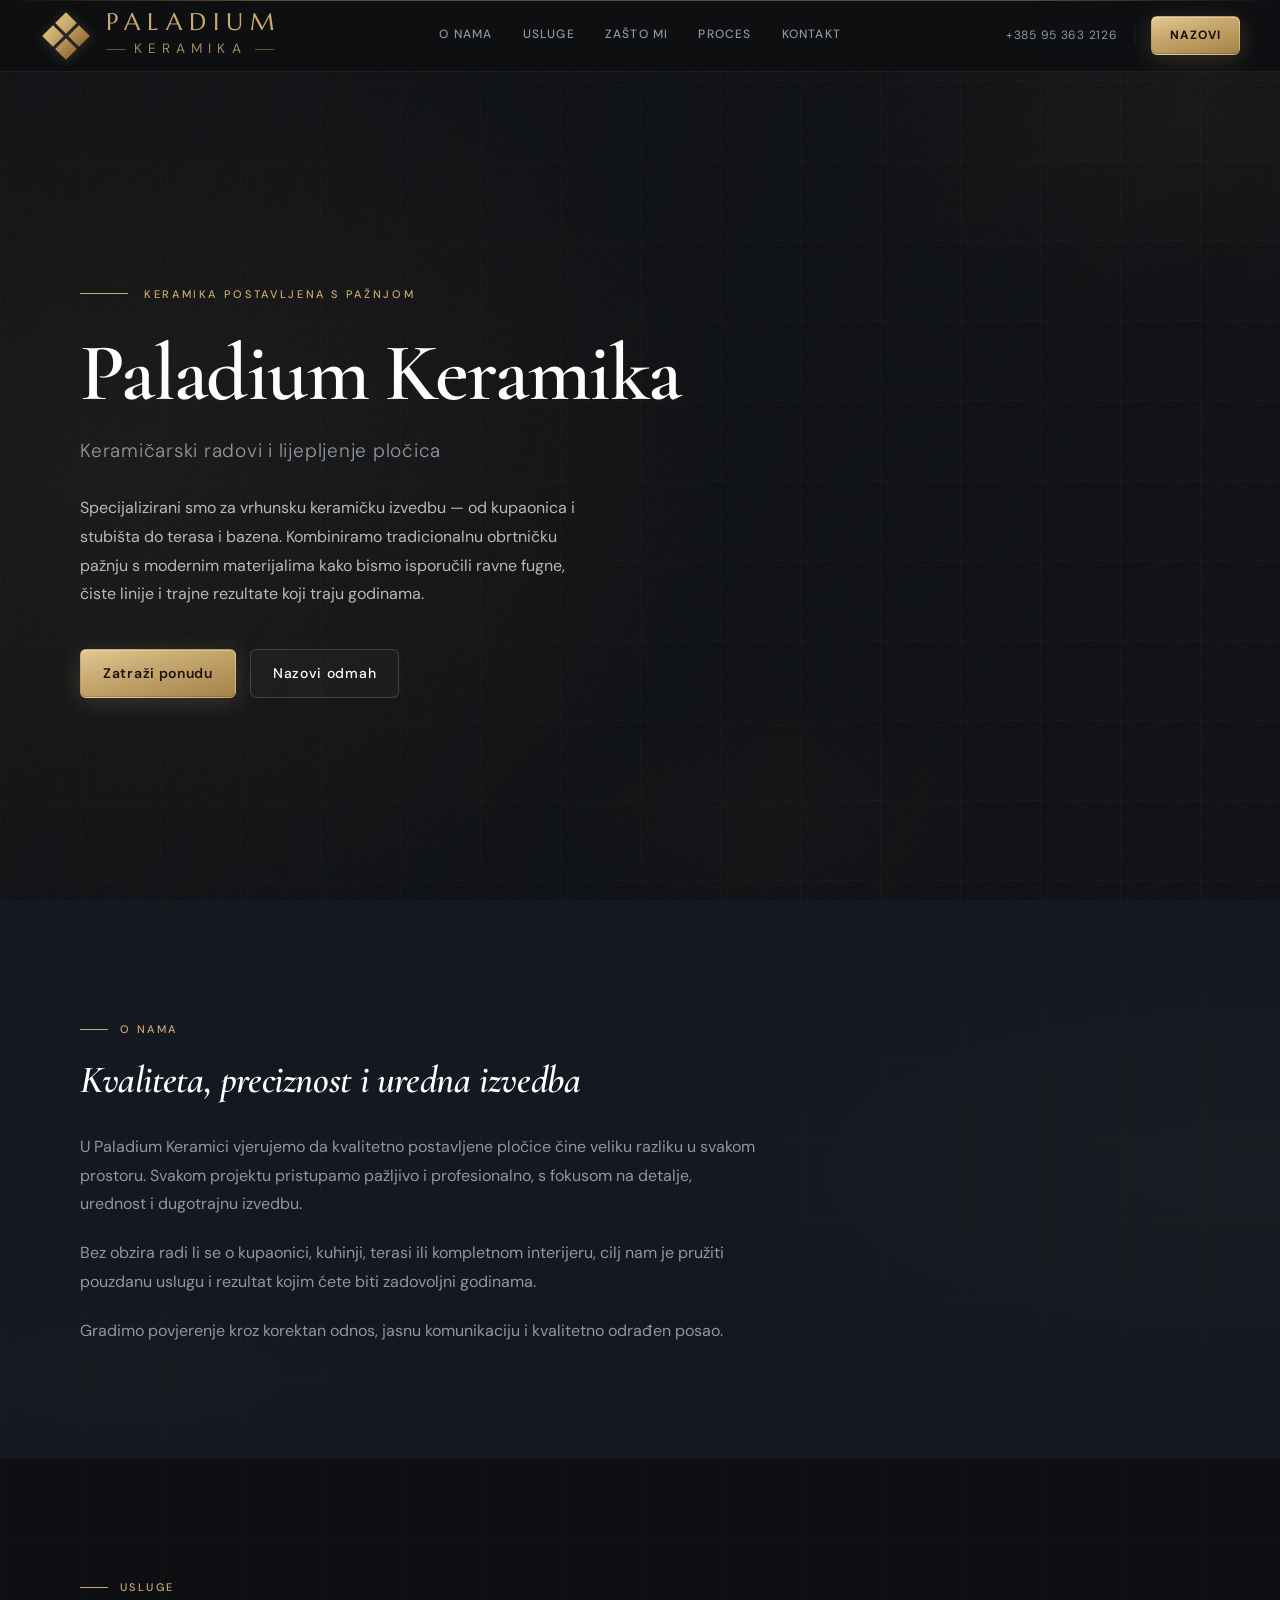
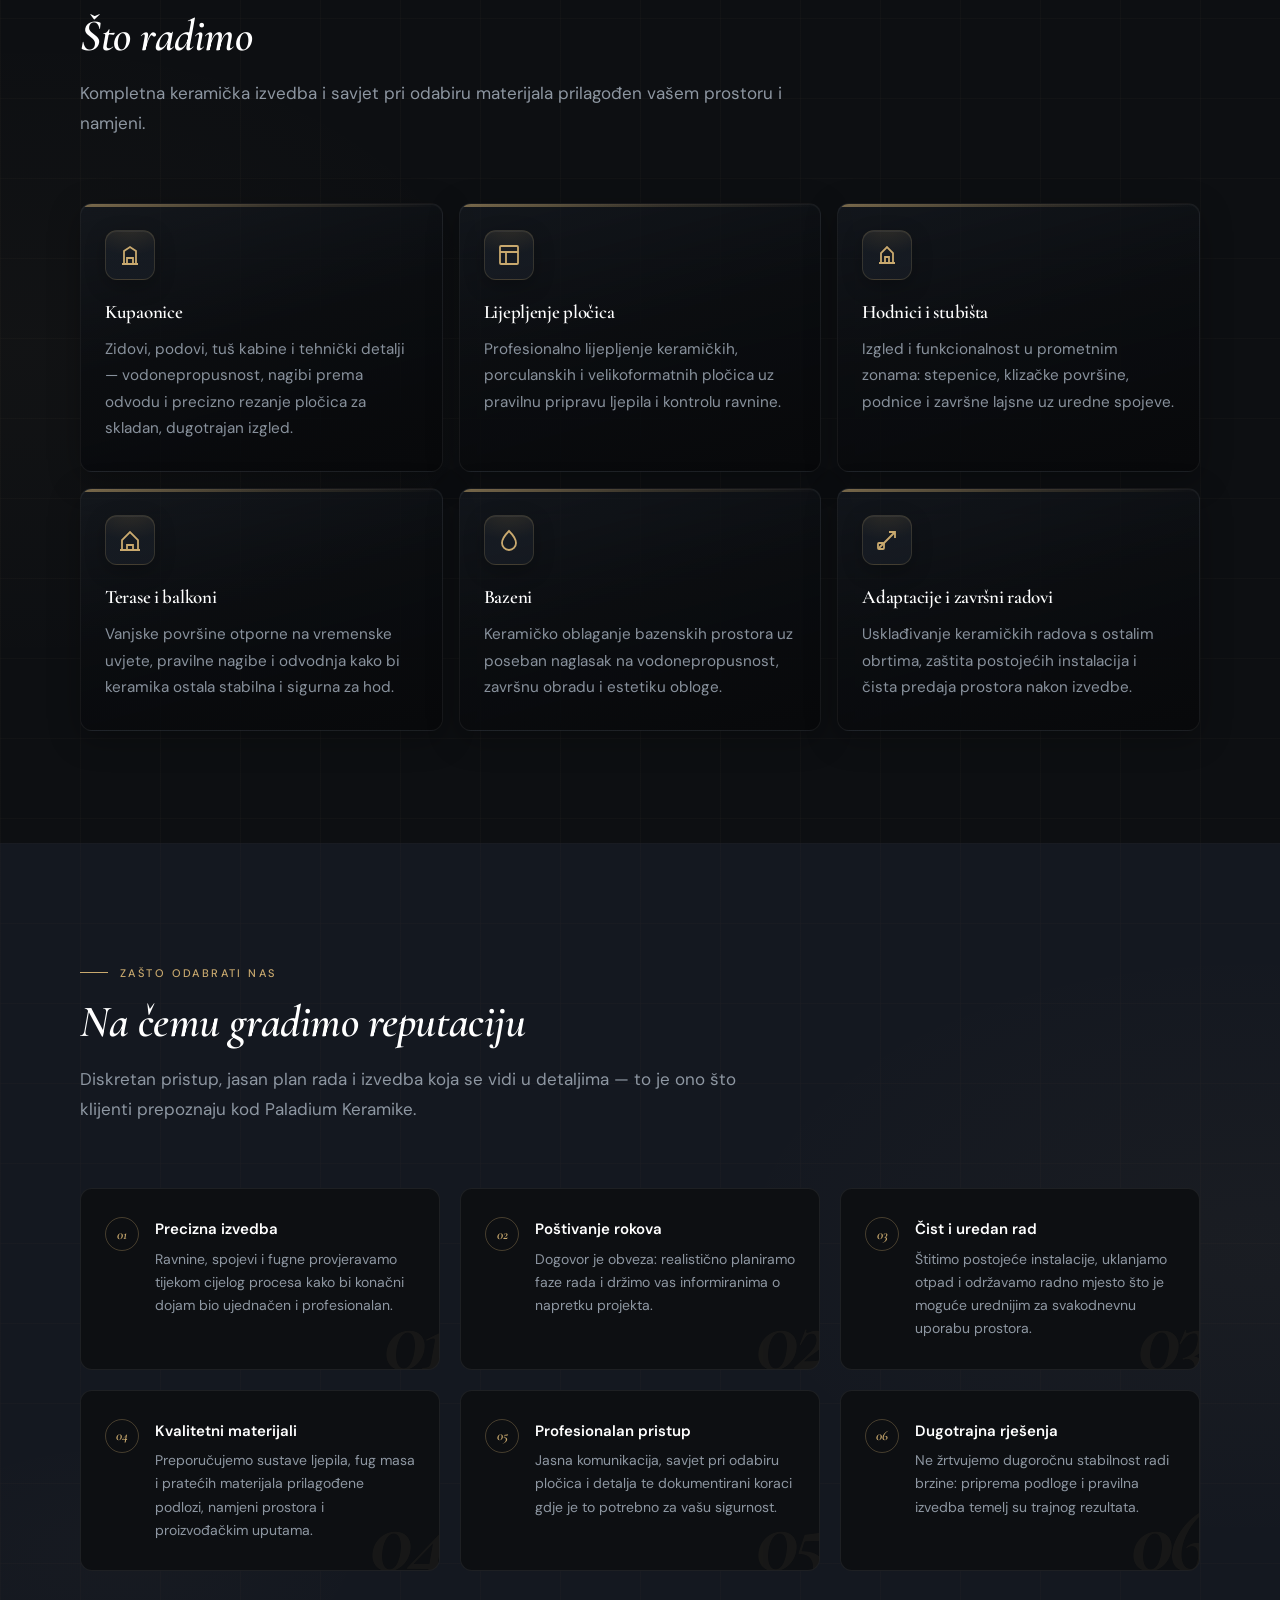
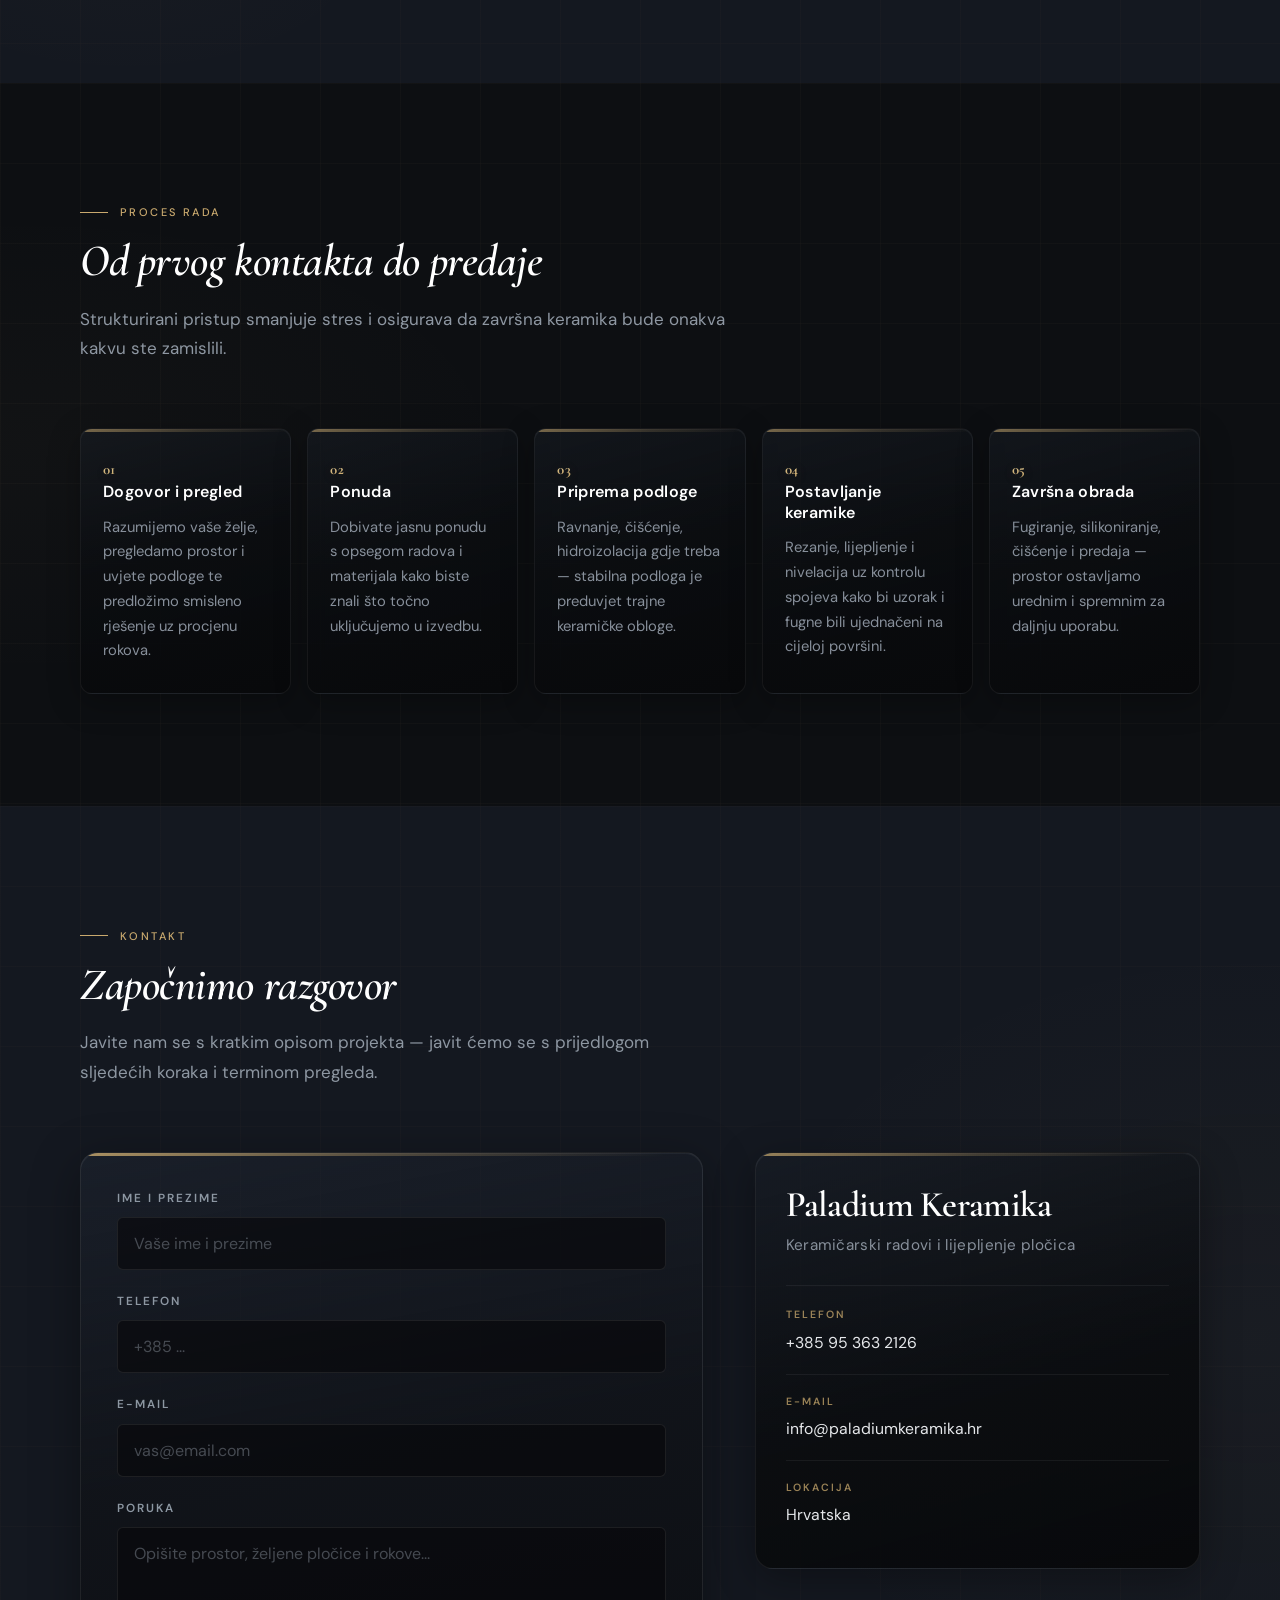
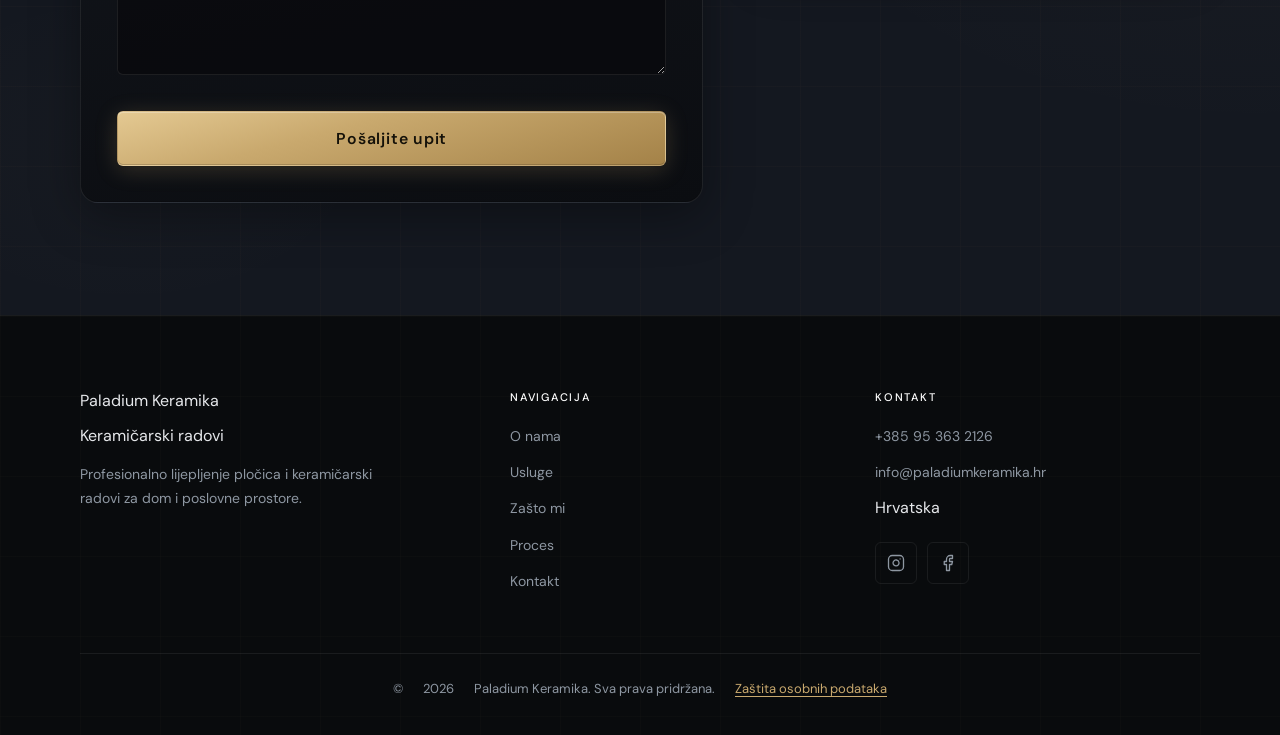
==== commit b2327d63: "Update email from .com to .hr domain across all occurrences Co-authored-by: Cursor <cursoragent@curs" ====
--- a/index.html
+++ b/index.html
@@ -70,7 +70,7 @@
       <a class="btn btn-primary" href="tel:+385953632126">Nazovi odmah</a>
       <div class="nav-mobile-footer">
         <a href="tel:+385953632126">+385 95 363 2126</a>
-        <a href="mailto:info@paladiumkeramika.com">info@paladiumkeramika.com</a>
+        <a href="mailto:info@paladiumkeramika.hr">info@paladiumkeramika.hr</a>
       </div>
     </nav>
 
@@ -365,7 +365,7 @@
                 </li>
                 <li>
                   <strong>E-mail</strong>
-                  <a href="mailto:info@paladiumkeramika.com">info@paladiumkeramika.com</a>
+                  <a href="mailto:info@paladiumkeramika.hr">info@paladiumkeramika.hr</a>
                 </li>
                 <li>
                   <strong>Lokacija</strong>
@@ -430,7 +430,7 @@
           <h4>Kontakt</h4>
           <ul class="footer-links">
             <li><a href="tel:+385953632126">+385 95 363 2126</a></li>
-            <li><a href="mailto:info@paladiumkeramika.com">info@paladiumkeramika.com</a></li>
+            <li><a href="mailto:info@paladiumkeramika.hr">info@paladiumkeramika.hr</a></li>
             <li>Hrvatska</li>
           </ul>
           <div class="social-links" aria-label="Društvene mreže">
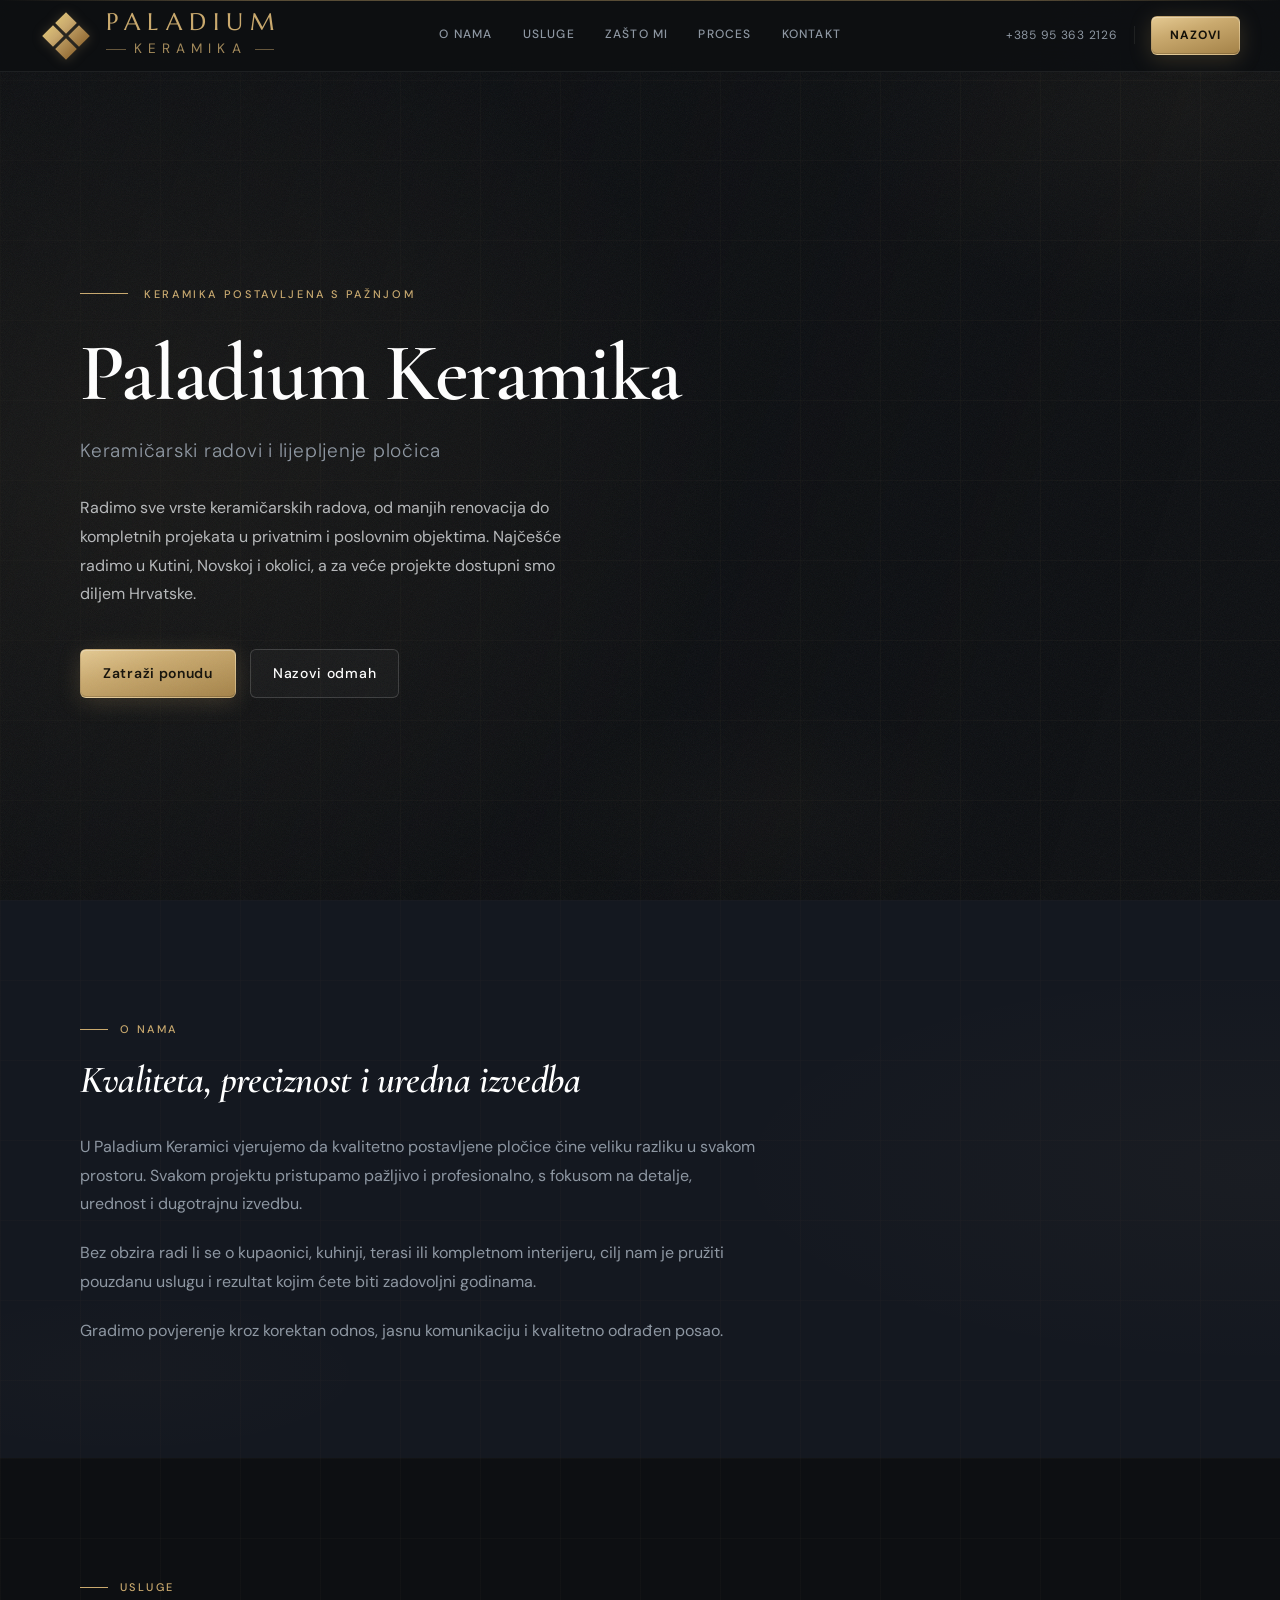
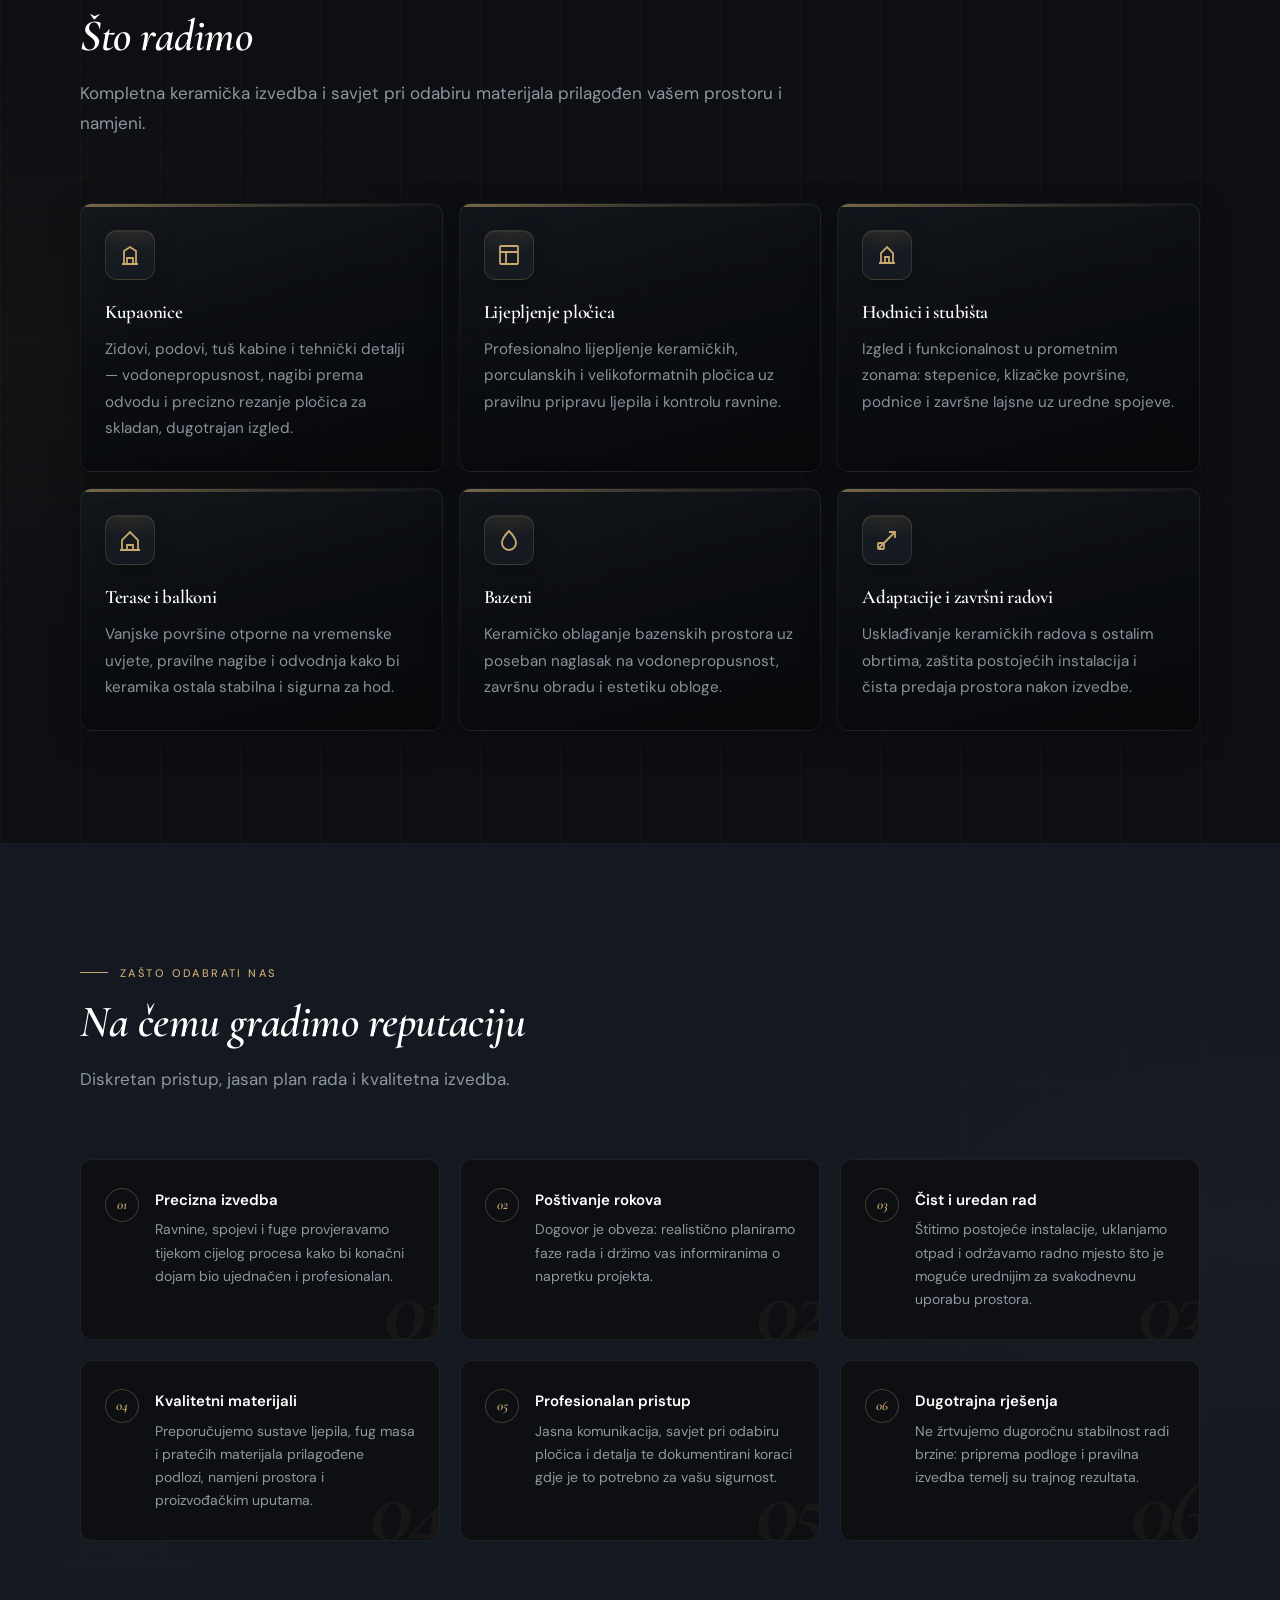
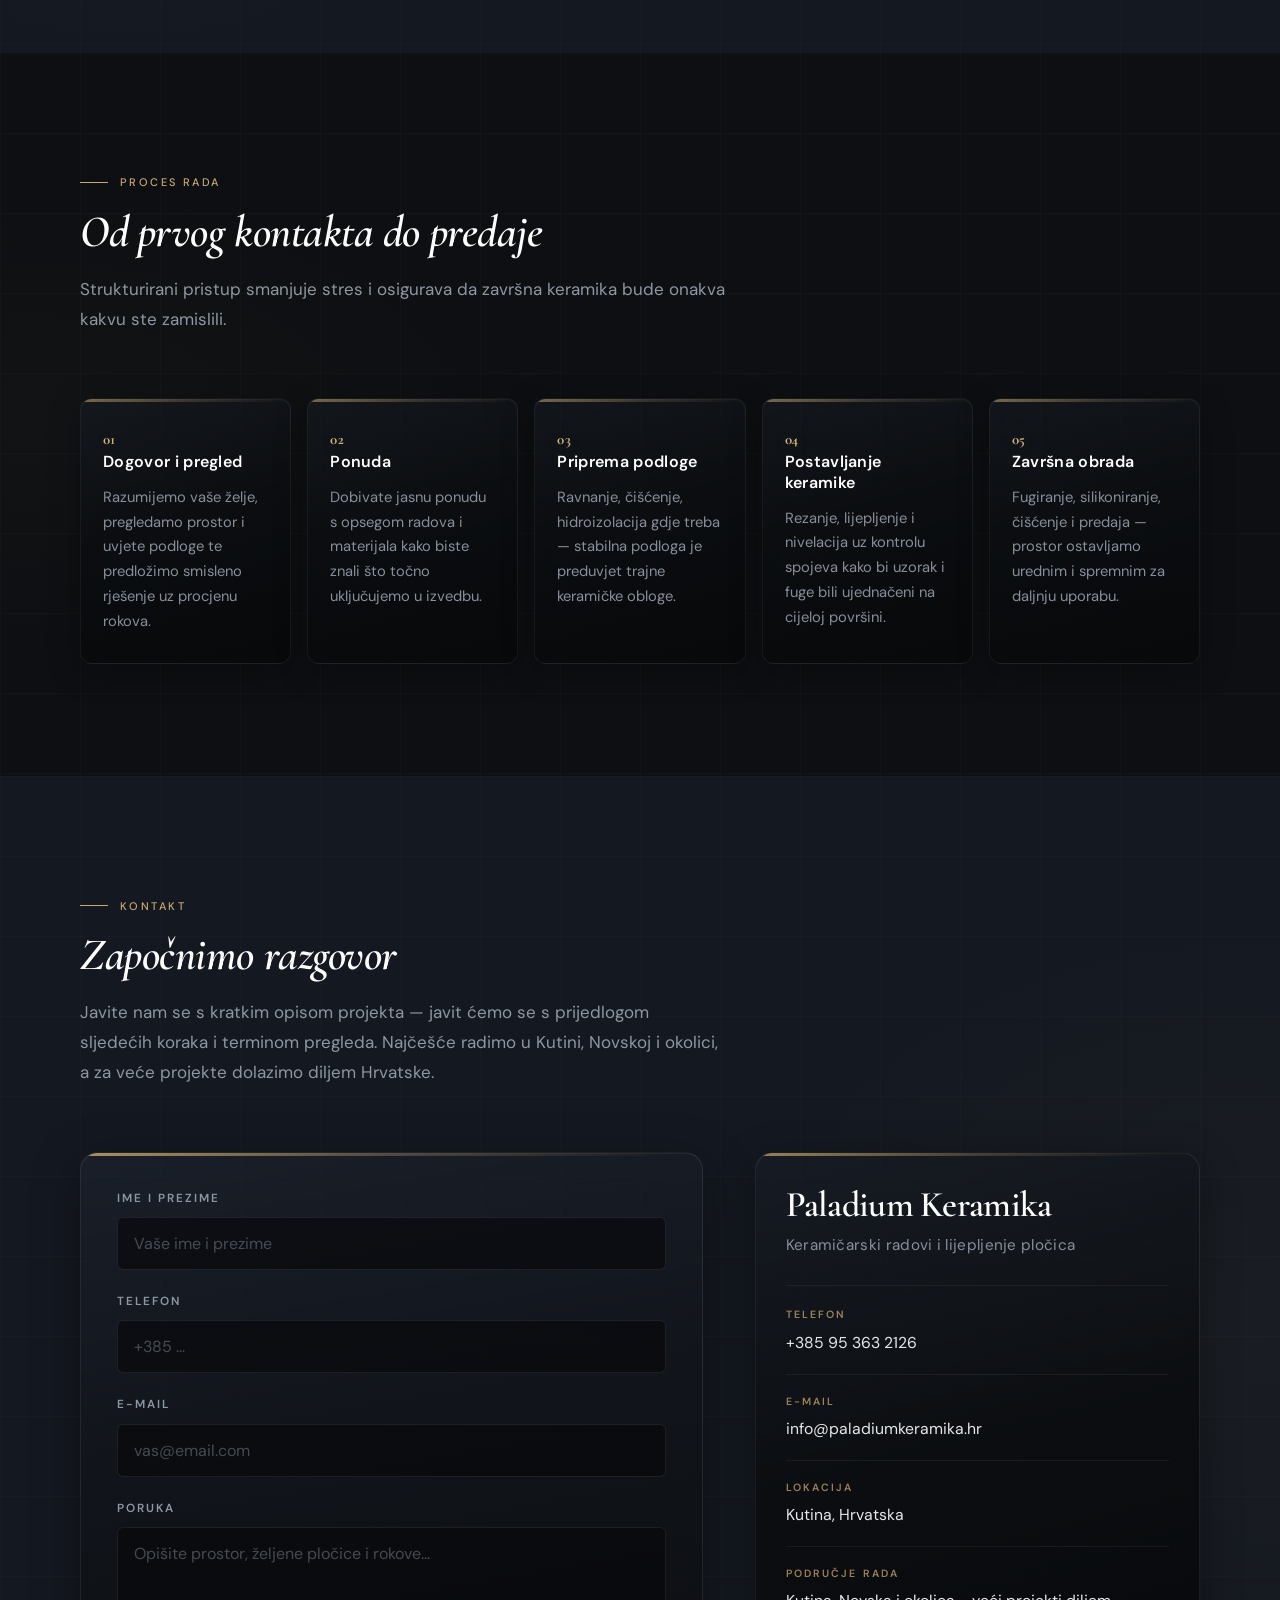
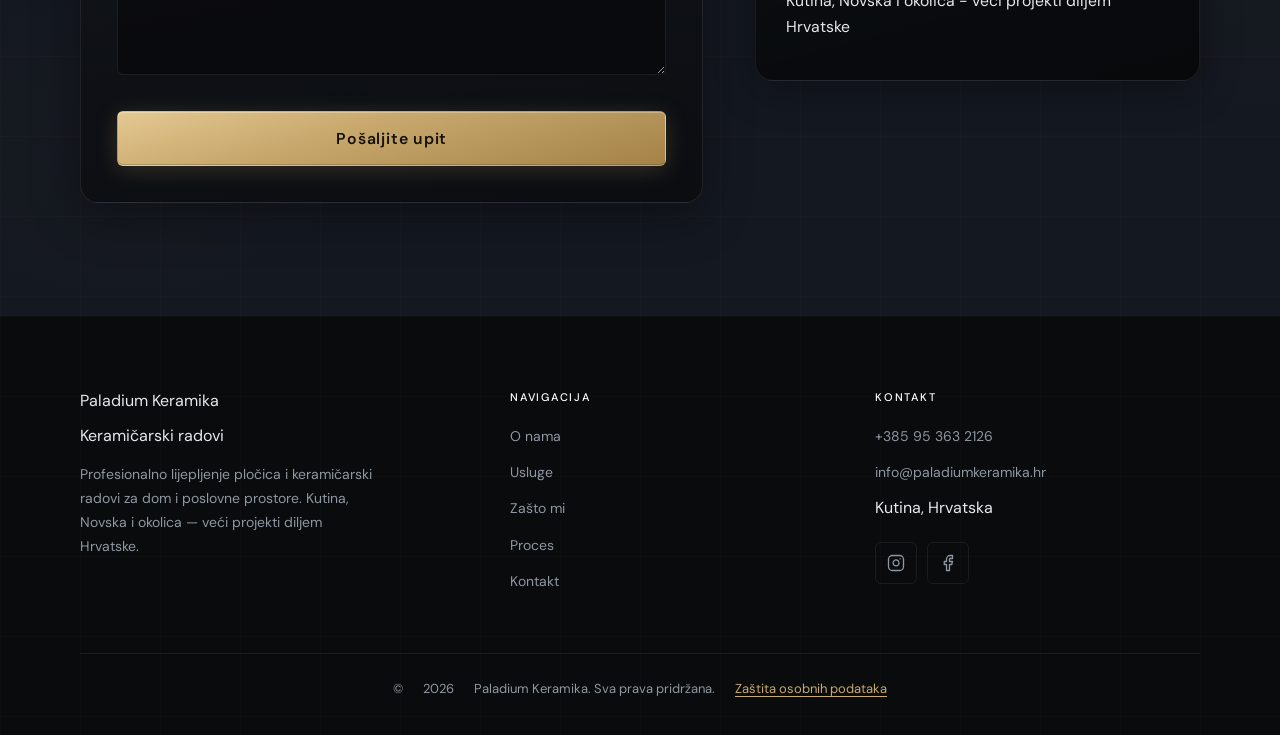
==== commit a0d22a02: "Clarify service area and refresh hero copy. Separate business location from work coverage, and updat" ====
--- a/index.html
+++ b/index.html
@@ -6,7 +6,7 @@
     <title>Paladium Keramika | Keramičarski radovi i lijepljenje pločica</title>
     <meta
       name="description"
-      content="Paladium Keramika pruža profesionalne keramičarske radove, lijepljenje pločica, izradu kupaonica, bazena, hodnika i stubišta. Keramika postavljena s pažnjom."
+      content="Paladium Keramika — keramičarski radovi i lijepljenje pločica. Kutina, Novska i okolica; veći projekti diljem Hrvatske."
     />
     <meta name="theme-color" content="#0f1114" />
     <link rel="stylesheet" href="paladium/styles.css" />
@@ -84,9 +84,7 @@
           <h1 id="hero-title">Paladium Keramika</h1>
           <p class="hero-subtitle">Keramičarski radovi i lijepljenje pločica</p>
           <p class="hero-lead">
-            Specijalizirani smo za vrhunsku keramičku izvedbu — od kupaonica i stubišta do terasa i
-            bazena. Kombiniramo tradicionalnu obrtničku pažnju s modernim materijalima kako bismo
-            isporučili ravne fugne, čiste linije i trajne rezultate koji traju godinama.
+            Radimo sve vrste keramičarskih radova, od manjih renovacija do kompletnih projekata u privatnim i poslovnim objektima. Najčešće radimo u Kutini, Novskoj i okolici, a za veće projekte dostupni smo diljem Hrvatske.
           </p>
           <div class="hero-ctas">
             <a class="btn btn-primary" href="#kontakt">Zatraži ponudu</a>
@@ -217,8 +215,7 @@
             <span class="section-label">Zašto odabrati nas</span>
             <h2 id="zasto-title">Na čemu gradimo reputaciju</h2>
             <p>
-              Diskretan pristup, jasan plan rada i izvedba koja se vidi u detaljima — to je ono što
-              klijenti prepoznaju kod Paladium Keramike.
+              Diskretan pristup, jasan plan rada i kvalitetna izvedba.
             </p>
           </header>
           <div class="why-grid">
@@ -227,7 +224,7 @@
               <div>
                 <strong>Precizna izvedba</strong>
                 <p>
-                  Ravnine, spojevi i fugne provjeravamo tijekom cijelog procesa kako bi konačni
+                  Ravnine, spojevi i fuge provjeravamo tijekom cijelog procesa kako bi konačni
                   dojam bio ujednačen i profesionalan.
                 </p>
               </div>
@@ -327,7 +324,7 @@
               <p class="process-step-num">04</p>
               <h3>Postavljanje keramike</h3>
               <p>
-                Rezanje, lijepljenje i nivelacija uz kontrolu spojeva kako bi uzorak i fugne bili
+                Rezanje, lijepljenje i nivelacija uz kontrolu spojeva kako bi uzorak i fuge bili
                 ujednačeni na cijeloj površini.
               </p>
             </article>
@@ -351,7 +348,8 @@
             <h2 id="kontakt-title">Započnimo razgovor</h2>
             <p>
               Javite nam se s kratkim opisom projekta — javit ćemo se s prijedlogom sljedećih koraka
-              i terminom pregleda.
+              i terminom pregleda. Najčešće radimo u Kutini, Novskoj i okolici, a za veće projekte
+              dolazimo diljem Hrvatske.
             </p>
           </header>
           <div class="contact-layout">
@@ -369,7 +367,11 @@
                 </li>
                 <li>
                   <strong>Lokacija</strong>
-                  <span>Hrvatska</span>
+                  <span>Kutina, Hrvatska</span>
+                </li>
+                <li>
+                  <strong>Područje rada</strong>
+                  <span>Kutina, Novska i okolica - veći projekti diljem Hrvatske</span>
                 </li>
               </ul>
             </div>
@@ -414,6 +416,7 @@
           <div class="logo">Paladium Keramika<span>Keramičarski radovi</span></div>
           <p>
             Profesionalno lijepljenje pločica i keramičarski radovi za dom i poslovne prostore.
+            Kutina, Novska i okolica — veći projekti diljem Hrvatske.
           </p>
         </div>
         <div class="footer-col">
@@ -431,7 +434,7 @@
           <ul class="footer-links">
             <li><a href="tel:+385953632126">+385 95 363 2126</a></li>
             <li><a href="mailto:info@paladiumkeramika.hr">info@paladiumkeramika.hr</a></li>
-            <li>Hrvatska</li>
+            <li>Kutina, Hrvatska</li>
           </ul>
           <div class="social-links" aria-label="Društvene mreže">
             <a href="https://www.instagram.com/paladiumkeramika" target="_blank" rel="noopener noreferrer" aria-label="Instagram">
@@ -459,7 +462,7 @@
       <div class="privacy-modal-inner">
         <button type="button" class="privacy-modal-close" id="privacy-close" aria-label="Zatvori">&times;</button>
         <h2 id="privacy-title">Zaštita osobnih podataka</h2>
-        <p><strong>Voditelj obrade:</strong> Paladium Keramika, Hrvatska<br>
+        <p><strong>Voditelj obrade:</strong> Paladium Keramika, Kutina, Hrvatska<br>
         Kontakt: <a href="mailto:info@paladiumkeramika.hr">info@paladiumkeramika.hr</a></p>
         <h3>Koje podatke prikupljamo</h3>
         <p>Putem kontakt forme prikupljamo: ime i prezime, broj telefona te e-mail adresu koje dobrovoljno unosite pri slanju upita.</p>
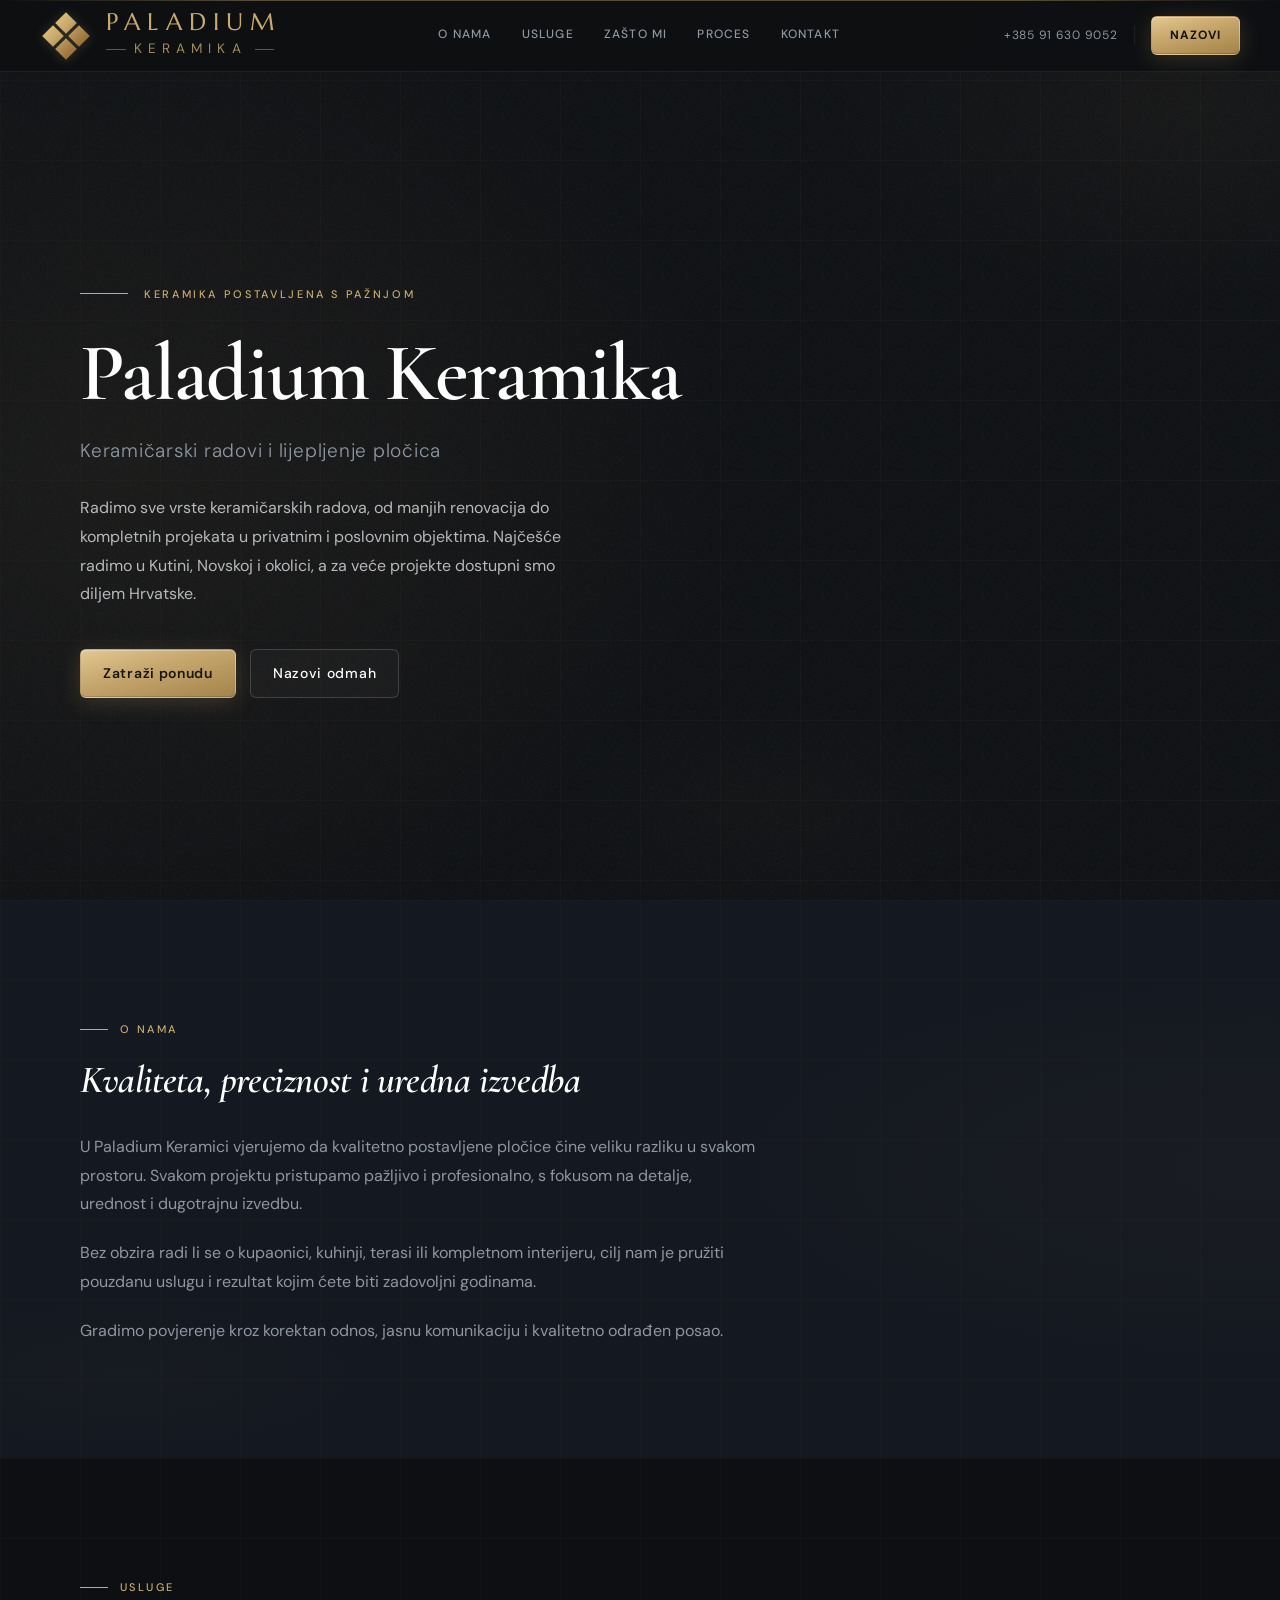
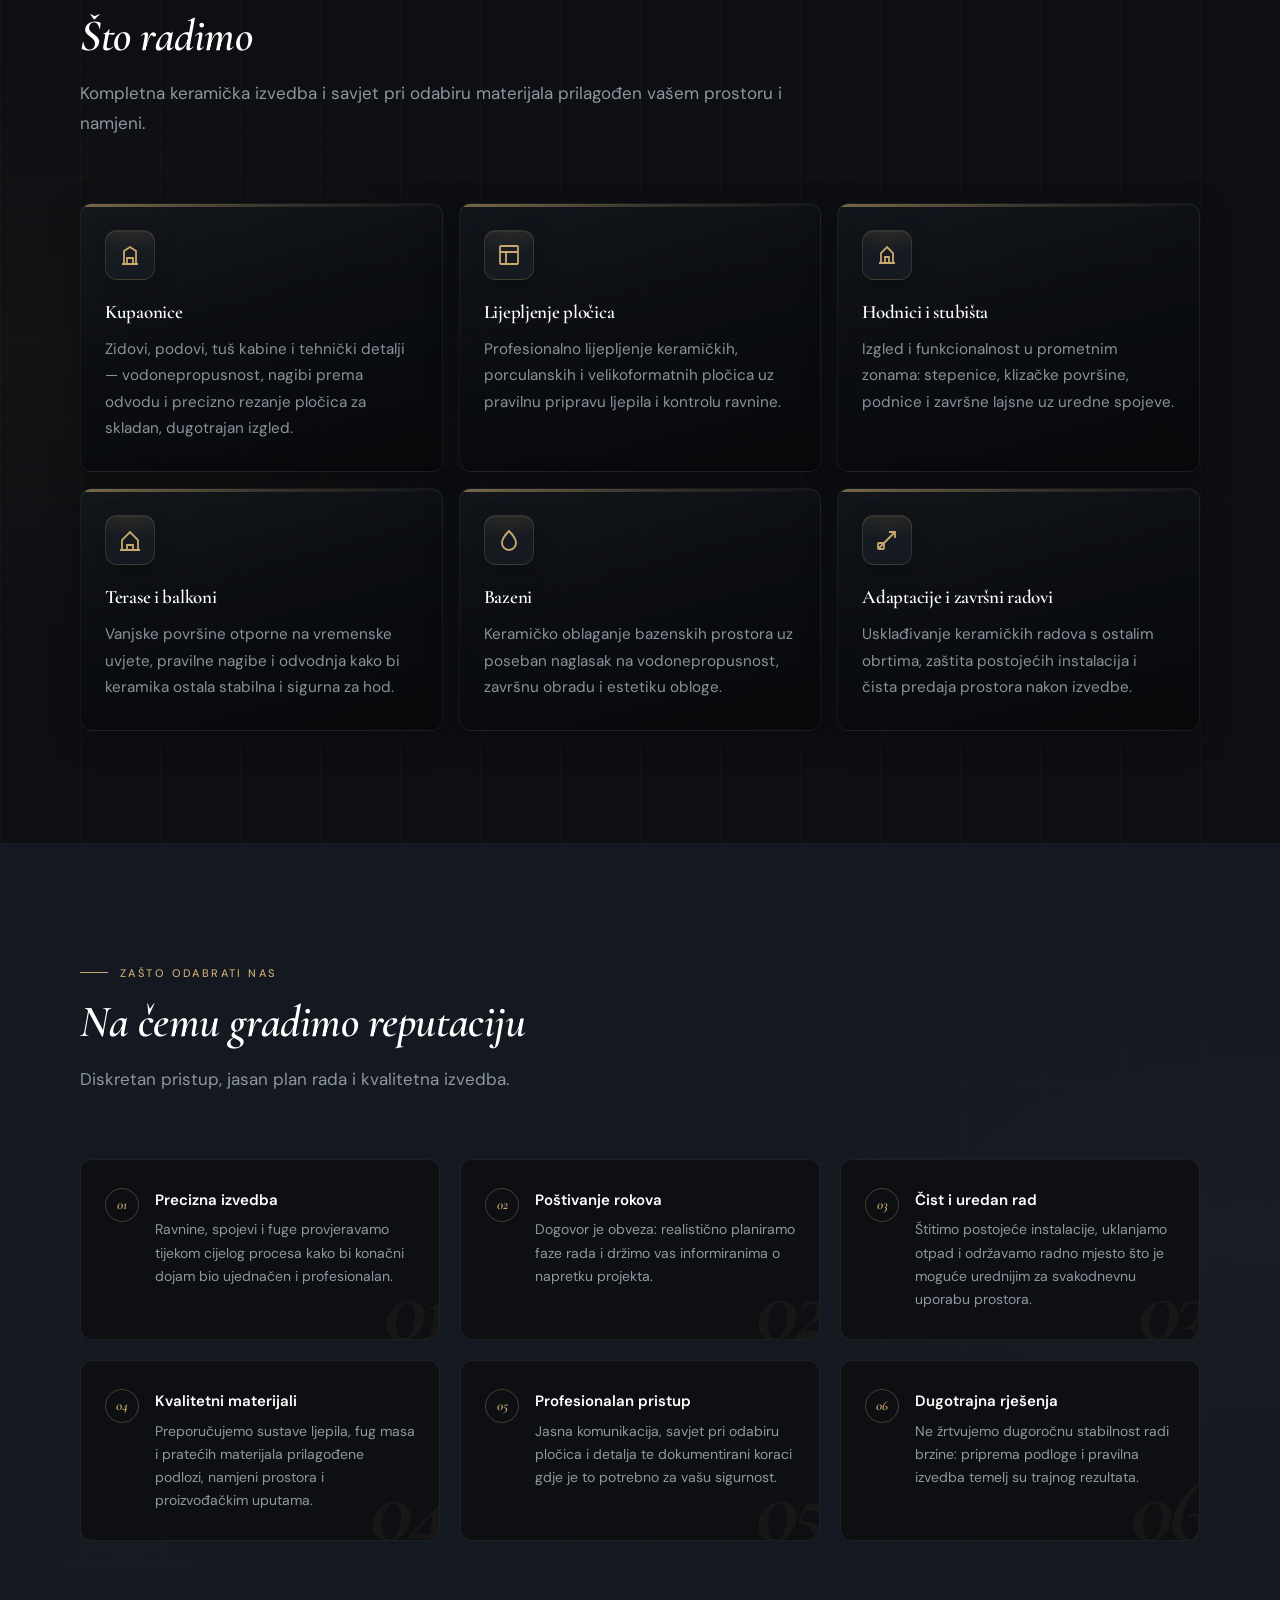
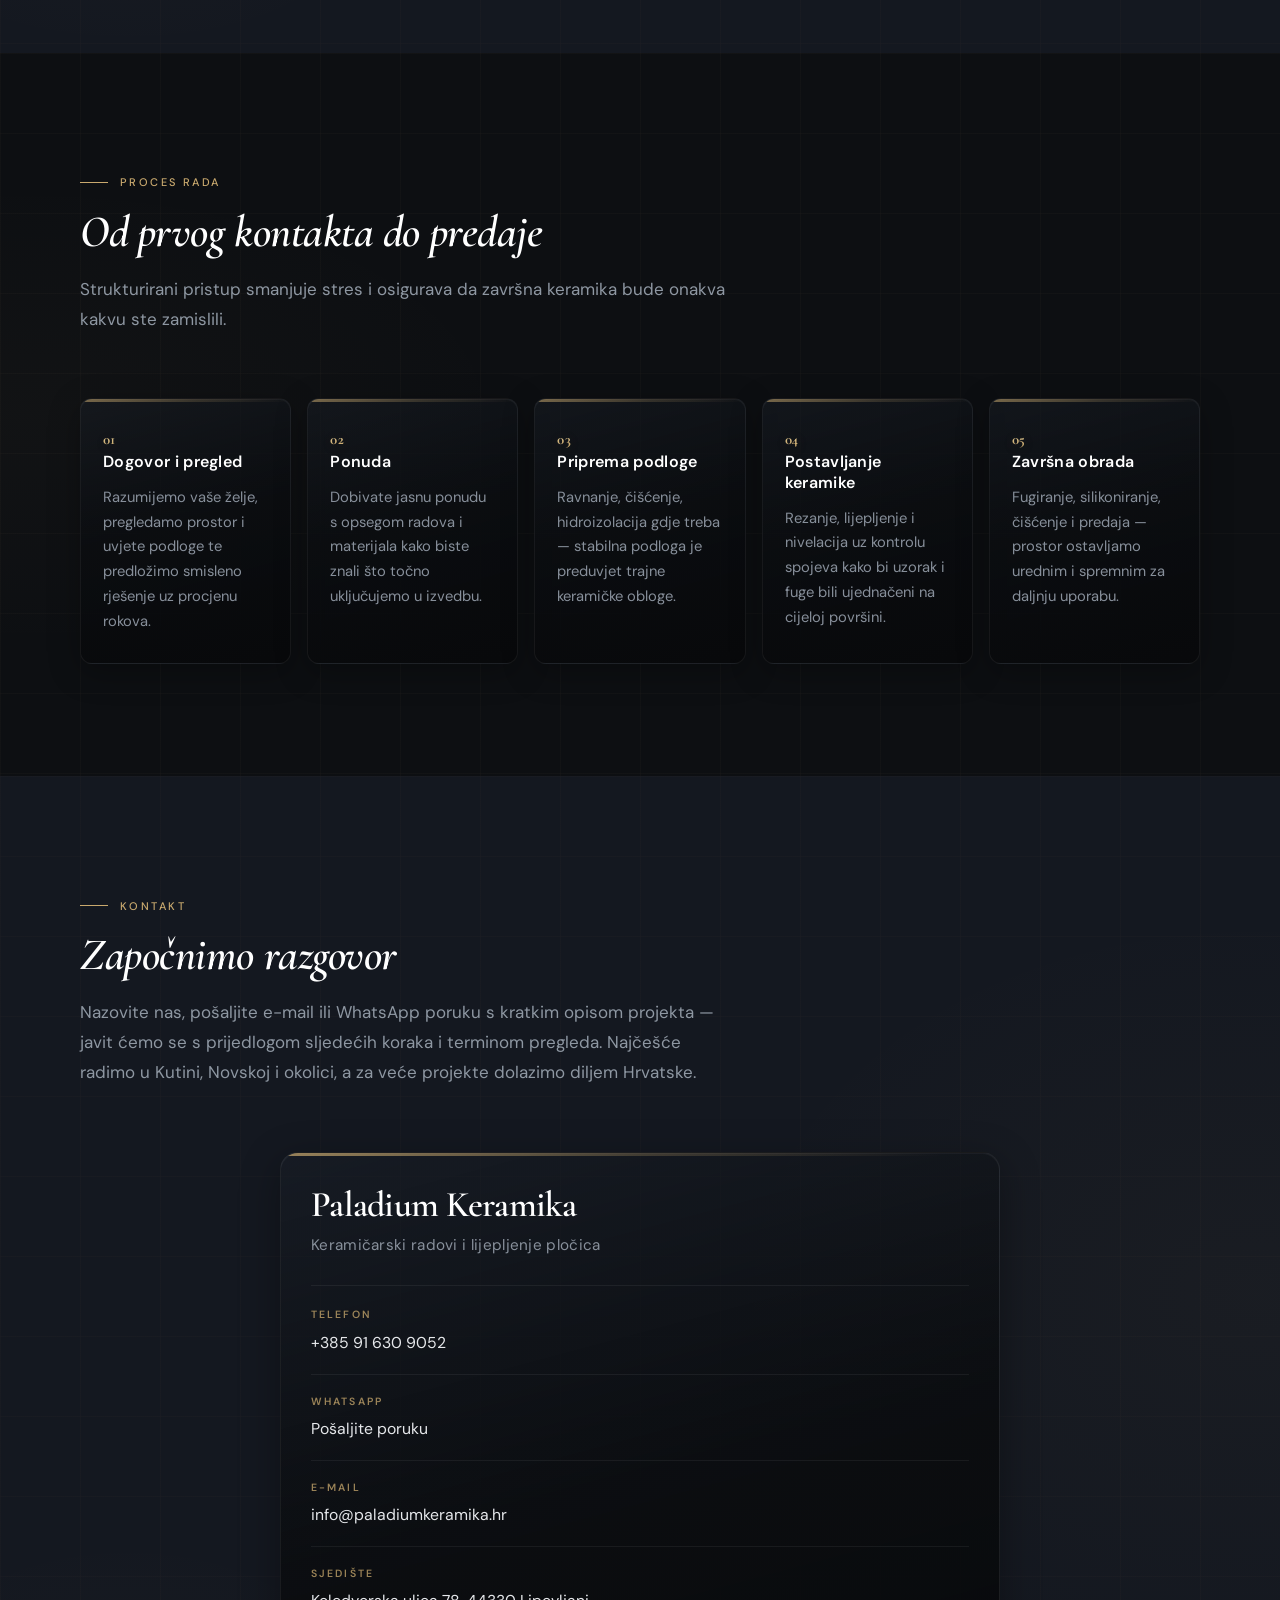
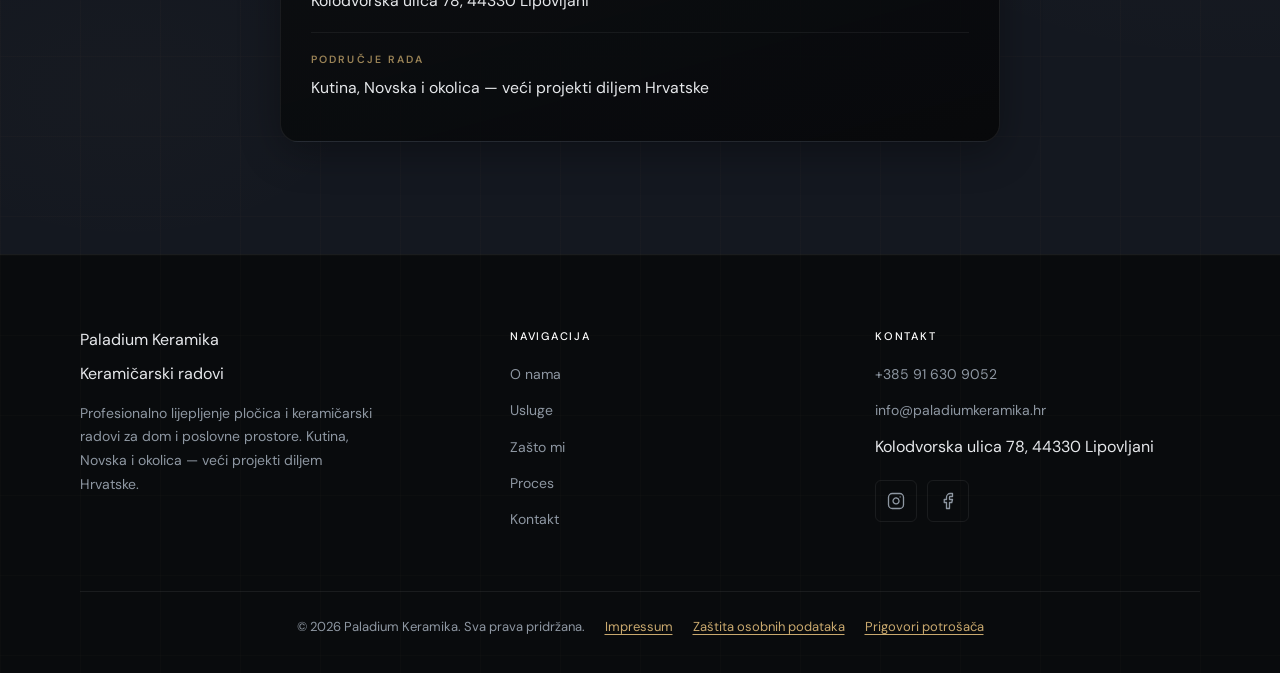
==== commit 64fd4e4b: "Add legal pages (impressum, privacy, complaints), remove contact form, update phone number - Remove " ====
--- a/index.html
+++ b/index.html
@@ -43,9 +43,9 @@
           <a href="#kontakt">Kontakt</a>
         </nav>
         <div class="nav-cta">
-          <a class="nav-phone" href="tel:+385953632126">+385 95 363 2126</a>
+          <a class="nav-phone" href="tel:+385916309052">+385 91 630 9052</a>
           <span class="nav-sep" aria-hidden="true"></span>
-          <a class="btn btn-primary btn-nav" href="tel:+385953632126">Nazovi</a>
+          <a class="btn btn-primary btn-nav" href="tel:+385916309052">Nazovi</a>
         </div>
         <button
           class="menu-toggle"
@@ -67,10 +67,12 @@
       <a href="#zasto-mi">Zašto mi</a>
       <a href="#proces">Proces</a>
       <a href="#kontakt">Kontakt</a>
-      <a class="btn btn-primary" href="tel:+385953632126">Nazovi odmah</a>
+      <a class="btn btn-primary" href="tel:+385916309052">Nazovi odmah</a>
       <div class="nav-mobile-footer">
-        <a href="tel:+385953632126">+385 95 363 2126</a>
+        <a href="tel:+385916309052">+385 91 630 9052</a>
         <a href="mailto:info@paladiumkeramika.hr">info@paladiumkeramika.hr</a>
+        <a href="impressum/">Impressum</a>
+        <a href="privatnost/">Zaštita podataka</a>
       </div>
     </nav>
 
@@ -88,7 +90,7 @@
           </p>
           <div class="hero-ctas">
             <a class="btn btn-primary" href="#kontakt">Zatraži ponudu</a>
-            <a class="btn btn-ghost" href="tel:+385953632126">Nazovi odmah</a>
+            <a class="btn btn-ghost" href="tel:+385916309052">Nazovi odmah</a>
           </div>
         </div>
       </section>
@@ -347,9 +349,9 @@
             <span class="section-label">Kontakt</span>
             <h2 id="kontakt-title">Započnimo razgovor</h2>
             <p>
-              Javite nam se s kratkim opisom projekta — javit ćemo se s prijedlogom sljedećih koraka
-              i terminom pregleda. Najčešće radimo u Kutini, Novskoj i okolici, a za veće projekte
-              dolazimo diljem Hrvatske.
+              Nazovite nas, pošaljite e-mail ili WhatsApp poruku s kratkim opisom projekta — javit
+              ćemo se s prijedlogom sljedećih koraka i terminom pregleda. Najčešće radimo u Kutini,
+              Novskoj i okolici, a za veće projekte dolazimo diljem Hrvatske.
             </p>
           </header>
           <div class="contact-layout">
@@ -359,51 +361,25 @@
               <ul class="contact-list">
                 <li>
                   <strong>Telefon</strong>
-                  <a href="tel:+385953632126">+385 95 363 2126</a>
+                  <a href="tel:+385916309052">+385 91 630 9052</a>
+                </li>
+                <li>
+                  <strong>WhatsApp</strong>
+                  <a href="https://wa.me/385916309052" target="_blank" rel="noopener noreferrer">Pošaljite poruku</a>
                 </li>
                 <li>
                   <strong>E-mail</strong>
                   <a href="mailto:info@paladiumkeramika.hr">info@paladiumkeramika.hr</a>
                 </li>
                 <li>
-                  <strong>Lokacija</strong>
-                  <span>Kutina, Hrvatska</span>
+                  <strong>Sjedište</strong>
+                  <span>Kolodvorska ulica 78, 44330 Lipovljani</span>
                 </li>
                 <li>
                   <strong>Područje rada</strong>
-                  <span>Kutina, Novska i okolica - veći projekti diljem Hrvatske</span>
+                  <span>Kutina, Novska i okolica — veći projekti diljem Hrvatske</span>
                 </li>
               </ul>
-            </div>
-            <div class="contact-form reveal">
-              <div class="form-success" role="status" aria-live="polite">
-                Hvala na upitu. Poruka je zaprimljena — javljamo se u najkraćem mogućem roku.
-              </div>
-              <form id="contact-form" novalidate>
-                <input type="hidden" name="access_key" value="ffc24fa1-7bb8-46aa-8c53-d423c19a04b4" />
-                <input type="hidden" name="subject" value="Novi upit — Paladium Keramika" />
-                <input type="hidden" name="from_name" value="Paladium Keramika — Web" />
-                <input type="checkbox" name="botcheck" style="display:none" tabindex="-1" autocomplete="off" />
-                <div class="form-row">
-                  <label for="ime">Ime i prezime</label>
-                  <input id="ime" name="name" type="text" autocomplete="name" required placeholder="Vaše ime i prezime" />
-                </div>
-                <div class="form-row">
-                  <label for="telefon">Telefon</label>
-                  <input id="telefon" name="telefon" type="tel" autocomplete="tel" required placeholder="+385 ..." />
-                </div>
-                <div class="form-row">
-                  <label for="email">E-mail</label>
-                  <input id="email" name="email" type="email" autocomplete="email" required placeholder="vas@email.com" />
-                </div>
-                <div class="form-row">
-                  <label for="poruka">Poruka</label>
-                  <textarea id="poruka" name="message" required placeholder="Opišite prostor, željene pločice i rokove..."></textarea>
-                </div>
-                <div class="form-actions">
-                  <button class="btn btn-primary" type="submit" id="contact-submit">Pošaljite upit</button>
-                </div>
-              </form>
             </div>
           </div>
         </div>
@@ -432,9 +408,9 @@
         <div class="footer-col">
           <h4>Kontakt</h4>
           <ul class="footer-links">
-            <li><a href="tel:+385953632126">+385 95 363 2126</a></li>
+            <li><a href="tel:+385916309052">+385 91 630 9052</a></li>
             <li><a href="mailto:info@paladiumkeramika.hr">info@paladiumkeramika.hr</a></li>
-            <li>Kutina, Hrvatska</li>
+            <li>Kolodvorska ulica 78, 44330 Lipovljani</li>
           </ul>
           <div class="social-links" aria-label="Društvene mreže">
             <a href="https://www.instagram.com/paladiumkeramika" target="_blank" rel="noopener noreferrer" aria-label="Instagram">
@@ -453,29 +429,14 @@
         </div>
       </div>
       <p class="footer-bottom">
-        © <span id="year"></span> Paladium Keramika. Sva prava pridržana.
-        <button type="button" class="privacy-link" id="privacy-open">Zaštita osobnih podataka</button>
+        <span>© <span id="year"></span> Paladium Keramika. Sva prava pridržana.</span>
+        <span class="footer-legal">
+          <a href="impressum/">Impressum</a>
+          <a href="privatnost/">Zaštita osobnih podataka</a>
+          <a href="prigovori/">Prigovori potrošača</a>
+        </span>
       </p>
     </footer>
-
-    <div id="privacy-modal" class="privacy-modal" role="dialog" aria-modal="true" aria-labelledby="privacy-title" aria-hidden="true">
-      <div class="privacy-modal-inner">
-        <button type="button" class="privacy-modal-close" id="privacy-close" aria-label="Zatvori">&times;</button>
-        <h2 id="privacy-title">Zaštita osobnih podataka</h2>
-        <p><strong>Voditelj obrade:</strong> Paladium Keramika, Kutina, Hrvatska<br>
-        Kontakt: <a href="mailto:info@paladiumkeramika.hr">info@paladiumkeramika.hr</a></p>
-        <h3>Koje podatke prikupljamo</h3>
-        <p>Putem kontakt forme prikupljamo: ime i prezime, broj telefona te e-mail adresu koje dobrovoljno unosite pri slanju upita.</p>
-        <h3>Svrha obrade</h3>
-        <p>Podaci se koriste isključivo za odgovor na vaš upit i dogovaranje eventualne suradnje (pravna osnova: čl. 6(1)(b) GDPR — predugovorna radnja na zahtjev ispitanika).</p>
-        <h3>Primatelji podataka</h3>
-        <p>Podaci se prosljeđuju putem servisa Web3Forms (web3forms.com) na e-mail adresu <a href="mailto:info@paladiumkeramika.hr">info@paladiumkeramika.hr</a> i ne dijele se s trećim stranama u marketinške svrhe.</p>
-        <h3>Pohrana i brisanje</h3>
-        <p>Podaci se čuvaju onoliko dugo koliko je potrebno za odgovor na upit. Imate pravo u svakom trenutku zatražiti uvid, ispravak ili brisanje svojih podataka slanjem zahtjeva na <a href="mailto:info@paladiumkeramika.hr">info@paladiumkeramika.hr</a>.</p>
-        <h3>Kolačići</h3>
-        <p>Ova stranica ne koristi kolačiće za praćenje korisnika. Fontovi i svi resursi serviraju se s naših servera te ne postoje zahtjevi prema trećim stranama pri učitavanju stranice.</p>
-      </div>
-    </div>
 
     <div
       id="lightbox"
--- a/paladium/styles.css
+++ b/paladium/styles.css
@@ -1634,26 +1634,11 @@
 /* ─── Contact ───────────────────────────────────── */
 
 .contact-layout {
-  display: grid;
-  grid-template-columns: 1.4fr 1fr;
-  gap: clamp(28px, 4vw, 56px);
-  align-items: start;
-}
-
-.contact-form {
-  order: -1;
-}
-
-@media (max-width: 900px) {
-  .contact-layout {
-    grid-template-columns: 1fr;
-    gap: 36px;
-  }
+  max-width: 720px;
+  margin: 0 auto;
 }
 
 .contact-info {
-  position: sticky;
-  top: calc(var(--header-h) + 28px);
   padding: 32px 30px 36px;
   border-radius: var(--radius-lg);
   background: linear-gradient(
@@ -1760,145 +1745,6 @@
   color: var(--color-text);
 }
 
-.contact-form {
-  position: relative;
-  padding: 36px;
-  overflow: hidden;
-  border-radius: var(--radius-lg);
-  border: 1px solid rgba(255, 255, 255, 0.08);
-  background: linear-gradient(
-    170deg,
-    rgba(36, 44, 58, 0.35) 0%,
-    rgba(17, 20, 26, 0.98) 45%,
-    rgba(11, 13, 17, 1) 100%
-  );
-  box-shadow:
-    inset 0 1px 0 rgba(255, 255, 255, 0.05),
-    inset 0 -1px 0 rgba(0, 0, 0, 0.18),
-    0 12px 48px rgba(0, 0, 0, 0.35);
-}
-
-.contact-form::before {
-  content: "";
-  position: absolute;
-  top: 0;
-  left: 0;
-  right: 0;
-  height: 3px;
-  background: linear-gradient(
-    90deg,
-    var(--color-accent) 0%,
-    rgba(201, 169, 110, 0.4) 48%,
-    transparent 94%
-  );
-  opacity: 0.82;
-}
-
-.contact-form > * {
-  position: relative;
-  z-index: 1;
-}
-
-@media (max-width: 540px) {
-  .contact-form {
-    padding: 26px 20px 30px;
-  }
-
-  .contact-info {
-    padding: 26px 22px 30px;
-  }
-}
-
-.form-row {
-  margin-bottom: 22px;
-}
-
-.form-row:last-of-type {
-  margin-bottom: 0;
-}
-
-.form-row label {
-  display: block;
-  margin-bottom: 9px;
-  font-size: 0.734375rem;
-  font-weight: 600;
-  letter-spacing: 0.17em;
-  text-transform: uppercase;
-  color: rgba(148, 158, 170, 0.95);
-}
-
-.form-row input,
-.form-row textarea {
-  width: 100%;
-  padding: 15px 16px;
-  font-family: inherit;
-  font-size: 1rem;
-  color: var(--color-text);
-  background: rgba(8, 9, 12, 0.65);
-  border: 1px solid rgba(255, 255, 255, 0.08);
-  border-radius: var(--radius-sm);
-  transition: border-color var(--transition), box-shadow var(--transition), background 0.3s ease;
-}
-
-.form-row input::placeholder,
-.form-row textarea::placeholder {
-  color: rgba(142, 151, 162, 0.45);
-}
-
-.form-row input:hover,
-.form-row textarea:hover {
-  border-color: rgba(255, 255, 255, 0.12);
-  background: rgba(10, 12, 16, 0.75);
-}
-
-.form-row input:focus,
-.form-row textarea:focus {
-  outline: none;
-  border-color: rgba(201, 169, 110, 0.45);
-  box-shadow:
-    0 0 0 3px var(--color-accent-soft),
-    0 0 0 1px rgba(201, 169, 110, 0.15);
-  background: rgba(12, 14, 18, 0.9);
-}
-
-.form-row textarea {
-  min-height: 148px;
-  resize: vertical;
-}
-
-.form-actions .btn {
-  width: 100%;
-  padding: 16px;
-  margin-top: 6px;
-  font-size: 0.984375rem;
-}
-
-.form-note {
-  margin: 18px 0 0;
-  padding-top: 18px;
-  border-top: 1px solid rgba(255, 255, 255, 0.06);
-  font-size: 0.78125rem;
-  line-height: 1.6;
-  color: rgba(142, 151, 162, 0.78);
-  text-align: center;
-}
-
-.form-success {
-  display: none;
-  margin-bottom: 22px;
-  padding: 18px 20px;
-  border-radius: var(--radius-sm);
-  border: 1px solid rgba(201, 169, 110, 0.35);
-  background: rgba(201, 169, 110, 0.08);
-  color: rgba(236, 238, 242, 0.95);
-  font-size: 0.9375rem;
-  line-height: 1.55;
-}
-
-.form-success.is-visible {
-  display: block;
-}
-
 #kontakt .section-header {
   max-width: 640px;
 }
@@ -2026,101 +1872,141 @@
   gap: 0.5rem 1.25rem;
 }
 
-.privacy-link {
-  background: none;
-  border: none;
-  padding: 0;
-  font: inherit;
+.footer-legal {
+  display: inline-flex;
+  flex-wrap: wrap;
+  justify-content: center;
+  gap: 0.5rem 1.25rem;
+}
+
+.footer-legal a {
   font-size: 0.8125rem;
   color: var(--color-accent);
-  cursor: pointer;
   text-decoration: underline;
   text-underline-offset: 3px;
   transition: color var(--transition);
 }
 
-.privacy-link:hover {
+.footer-legal a:hover {
   color: var(--color-accent-hover);
 }
 
-/* Privacy modal */
-.privacy-modal {
-  position: fixed;
-  inset: 0;
-  z-index: 900;
-  display: flex;
-  align-items: center;
-  justify-content: center;
-  padding: 1.5rem;
-  background: rgba(0, 0, 0, 0.72);
-  backdrop-filter: blur(4px);
-  opacity: 0;
-  pointer-events: none;
-  transition: opacity 0.25s ease;
-}
-
-.privacy-modal.is-open {
-  opacity: 1;
-  pointer-events: auto;
-}
-
-.privacy-modal-inner {
-  position: relative;
-  background: var(--color-surface-elevated);
-  border: 1px solid var(--color-border);
-  border-radius: var(--radius-lg);
-  padding: 2.5rem 2rem;
-  max-width: 640px;
-  width: 100%;
-  max-height: 85vh;
-  overflow-y: auto;
-  box-shadow: var(--shadow-soft);
-}
-
-.privacy-modal-inner h2 {
+/* ─── Legal pages (impressum, privatnost, prigovori) ── */
+
+.legal-page {
+  padding: calc(var(--header-h) + 64px) 24px 96px;
+}
+
+.legal-page .legal-inner {
+  max-width: 720px;
+  margin: 0 auto;
+}
+
+.legal-page h1 {
   font-family: var(--font-display);
-  font-size: 1.75rem;
+  font-size: clamp(2rem, 4vw, 2.75rem);
   font-weight: 600;
-  color: var(--color-accent);
-  margin-bottom: 1.25rem;
-}
-
-.privacy-modal-inner h3 {
+  line-height: 1.15;
+  color: var(--color-white);
+  margin-bottom: 0.75rem;
+}
+
+.legal-page .legal-updated {
+  font-size: 0.8125rem;
+  color: var(--color-text-muted);
+  margin-bottom: 2.5rem;
+}
+
+.legal-page h2 {
   font-family: var(--font-sans);
   font-size: 0.875rem;
   font-weight: 600;
   text-transform: uppercase;
   letter-spacing: 0.06em;
-  color: var(--color-text);
-  margin: 1.5rem 0 0.5rem;
-}
-
-.privacy-modal-inner p {
+  color: var(--color-accent);
+  margin: 2.25rem 0 0.75rem;
+}
+
+.legal-page p,
+.legal-page li {
   font-size: 0.9375rem;
   color: var(--color-text-muted);
-  line-height: 1.7;
-}
-
-.privacy-modal-inner a {
+  line-height: 1.75;
+}
+
+.legal-page p + p {
+  margin-top: 0.75rem;
+}
+
+.legal-page ul {
+  padding-left: 1.25rem;
+  margin: 0.5rem 0 0.75rem;
+}
+
+.legal-page li + li {
+  margin-top: 0.35rem;
+}
+
+.legal-page a {
   color: var(--color-accent);
   text-decoration: underline;
   text-underline-offset: 3px;
 }
 
-.privacy-modal-close {
-  position: absolute;
-  top: 1rem;
-  right: 1.25rem;
-  background: none;
-  border: none;
-  font-size: 1.5rem;
-  line-height: 1;
+.legal-page a:hover {
+  color: var(--color-accent-hover);
+}
+
+.legal-page dl {
+  display: grid;
+  grid-template-columns: max-content 1fr;
+  gap: 0.5rem 1.5rem;
+  margin: 1rem 0 1.5rem;
+  padding: 1.5rem;
+  border-radius: var(--radius-md);
+  border: 1px solid var(--color-border);
+  background: rgba(26, 32, 41, 0.35);
+}
+
+.legal-page dt {
+  font-size: 0.8125rem;
+  font-weight: 600;
+  letter-spacing: 0.04em;
+  text-transform: uppercase;
   color: var(--color-text-muted);
-  cursor: pointer;
-  padding: 0.25rem;
-  transition: color var(--transition);
-}
-
-.privacy-modal-close:hover {
+}
+
+.legal-page dd {
+  font-size: 0.9375rem;
   color: var(--color-text);
-}
+  margin: 0;
+}
+
+@media (max-width: 600px) {
+  .legal-page dl {
+    grid-template-columns: 1fr;
+    gap: 0.25rem;
+  }
+  .legal-page dt {
+    margin-top: 0.75rem;
+  }
+  .legal-page dt:first-child {
+    margin-top: 0;
+  }
+}
+
+.legal-page .legal-back {
+  display: inline-block;
+  margin-top: 3rem;
+  font-size: 0.875rem;
+}
+
+.site-footer--compact {
+  padding: 32px 24px 36px;
+}
+
+.site-footer--compact .footer-bottom {
+  margin-top: 0;
+  padding-top: 0;
+  border-top: none;
+}
